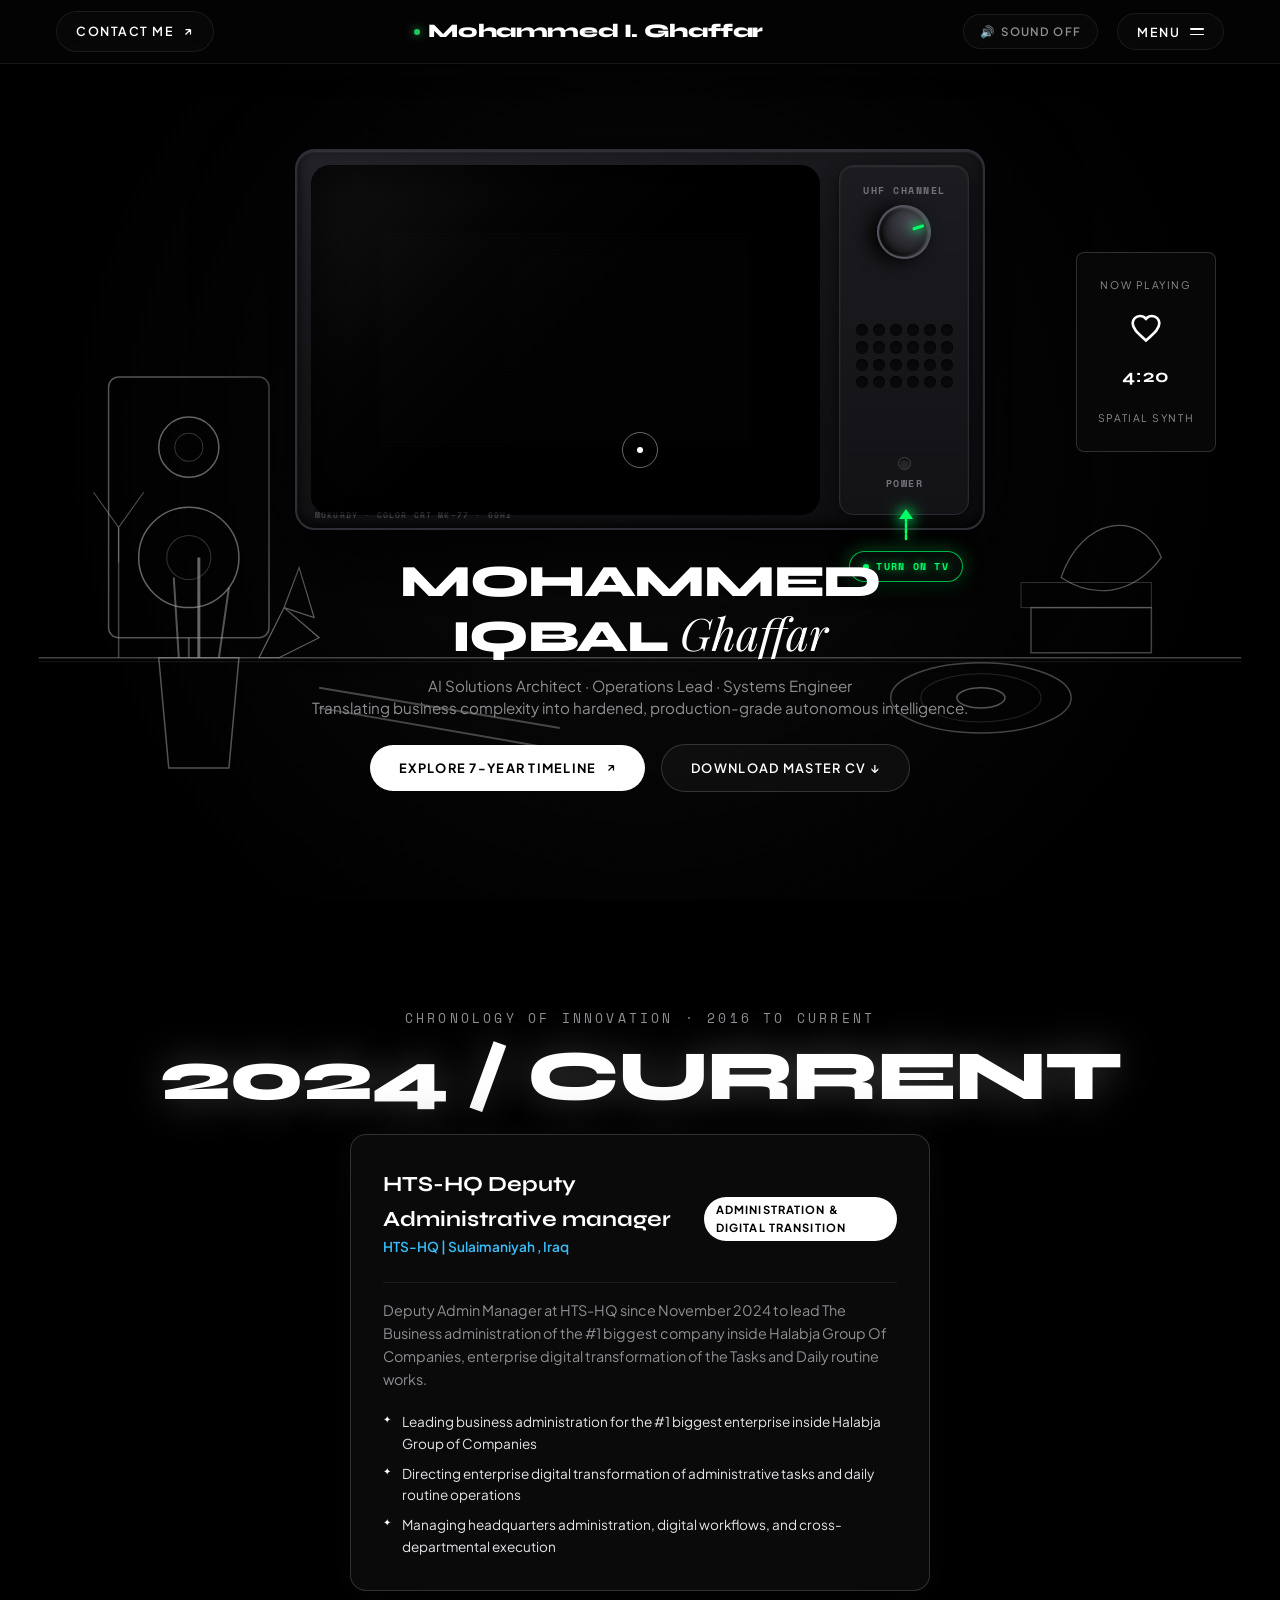
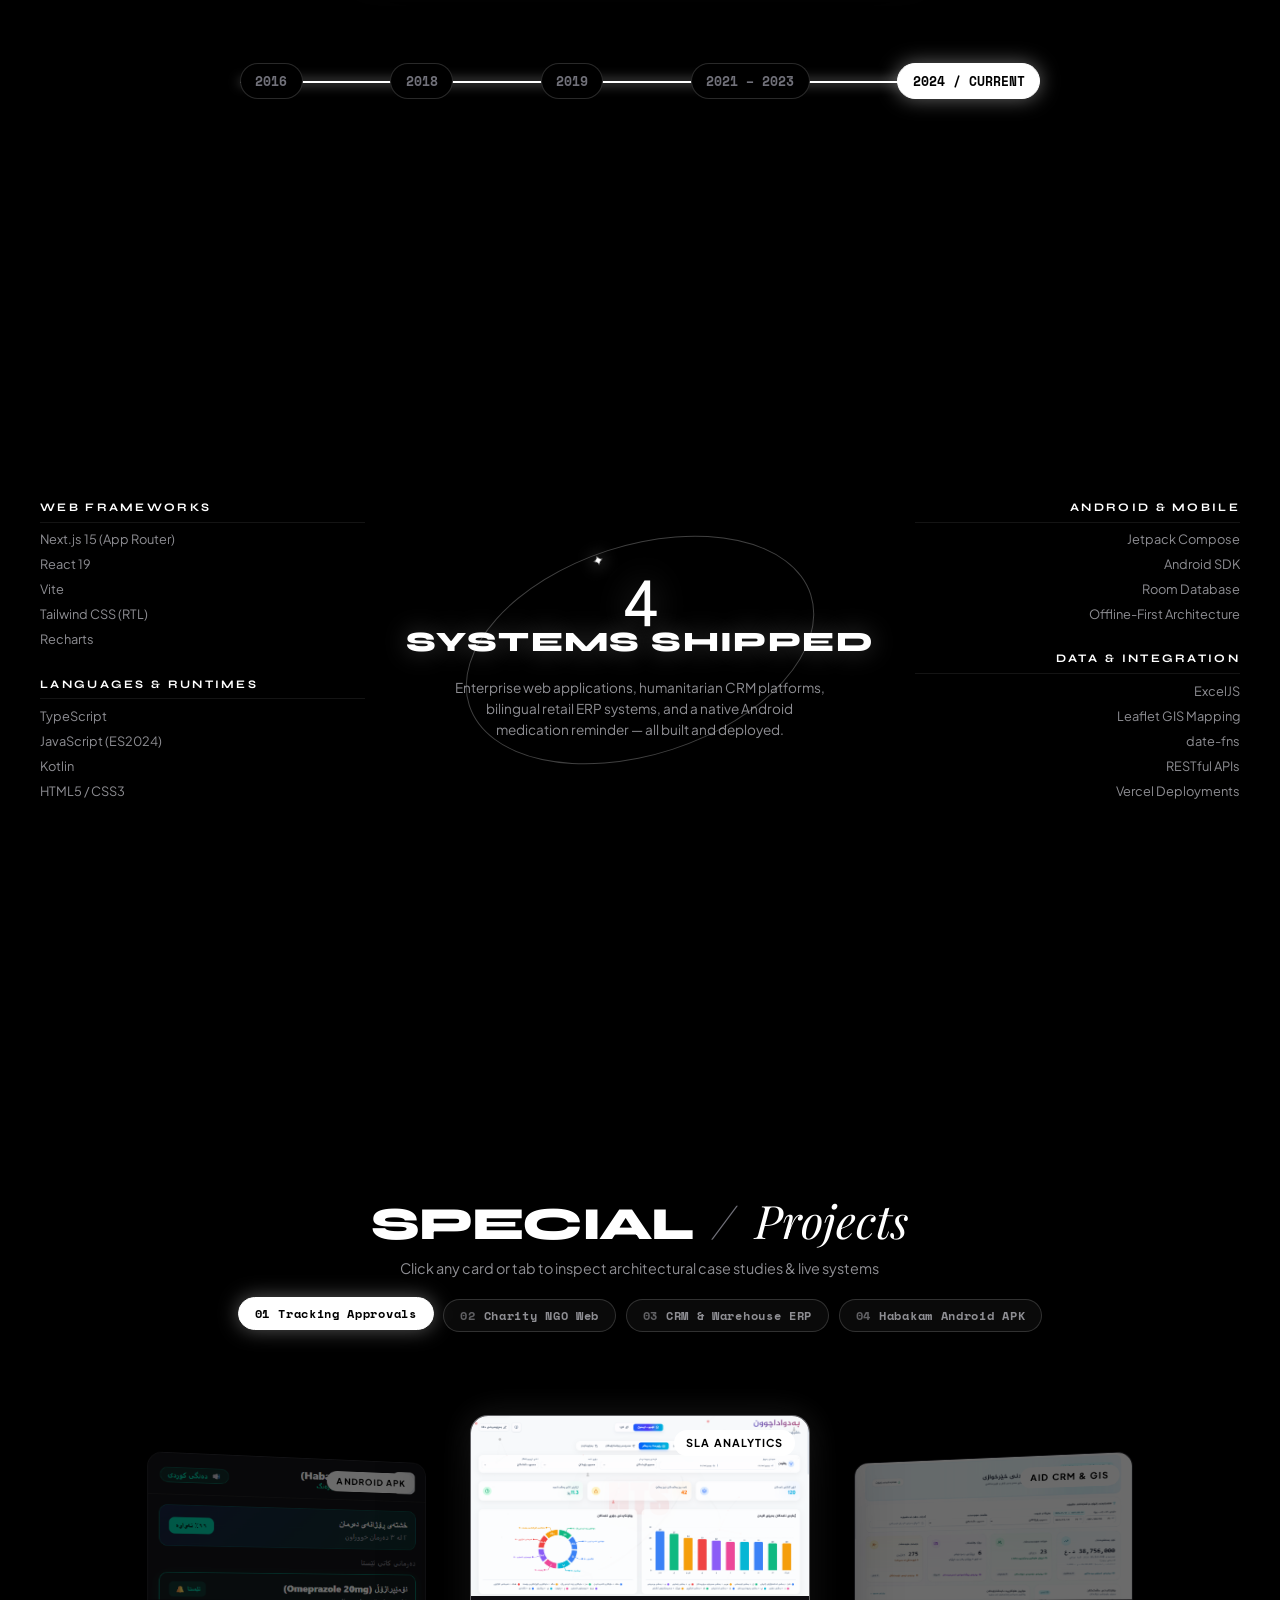
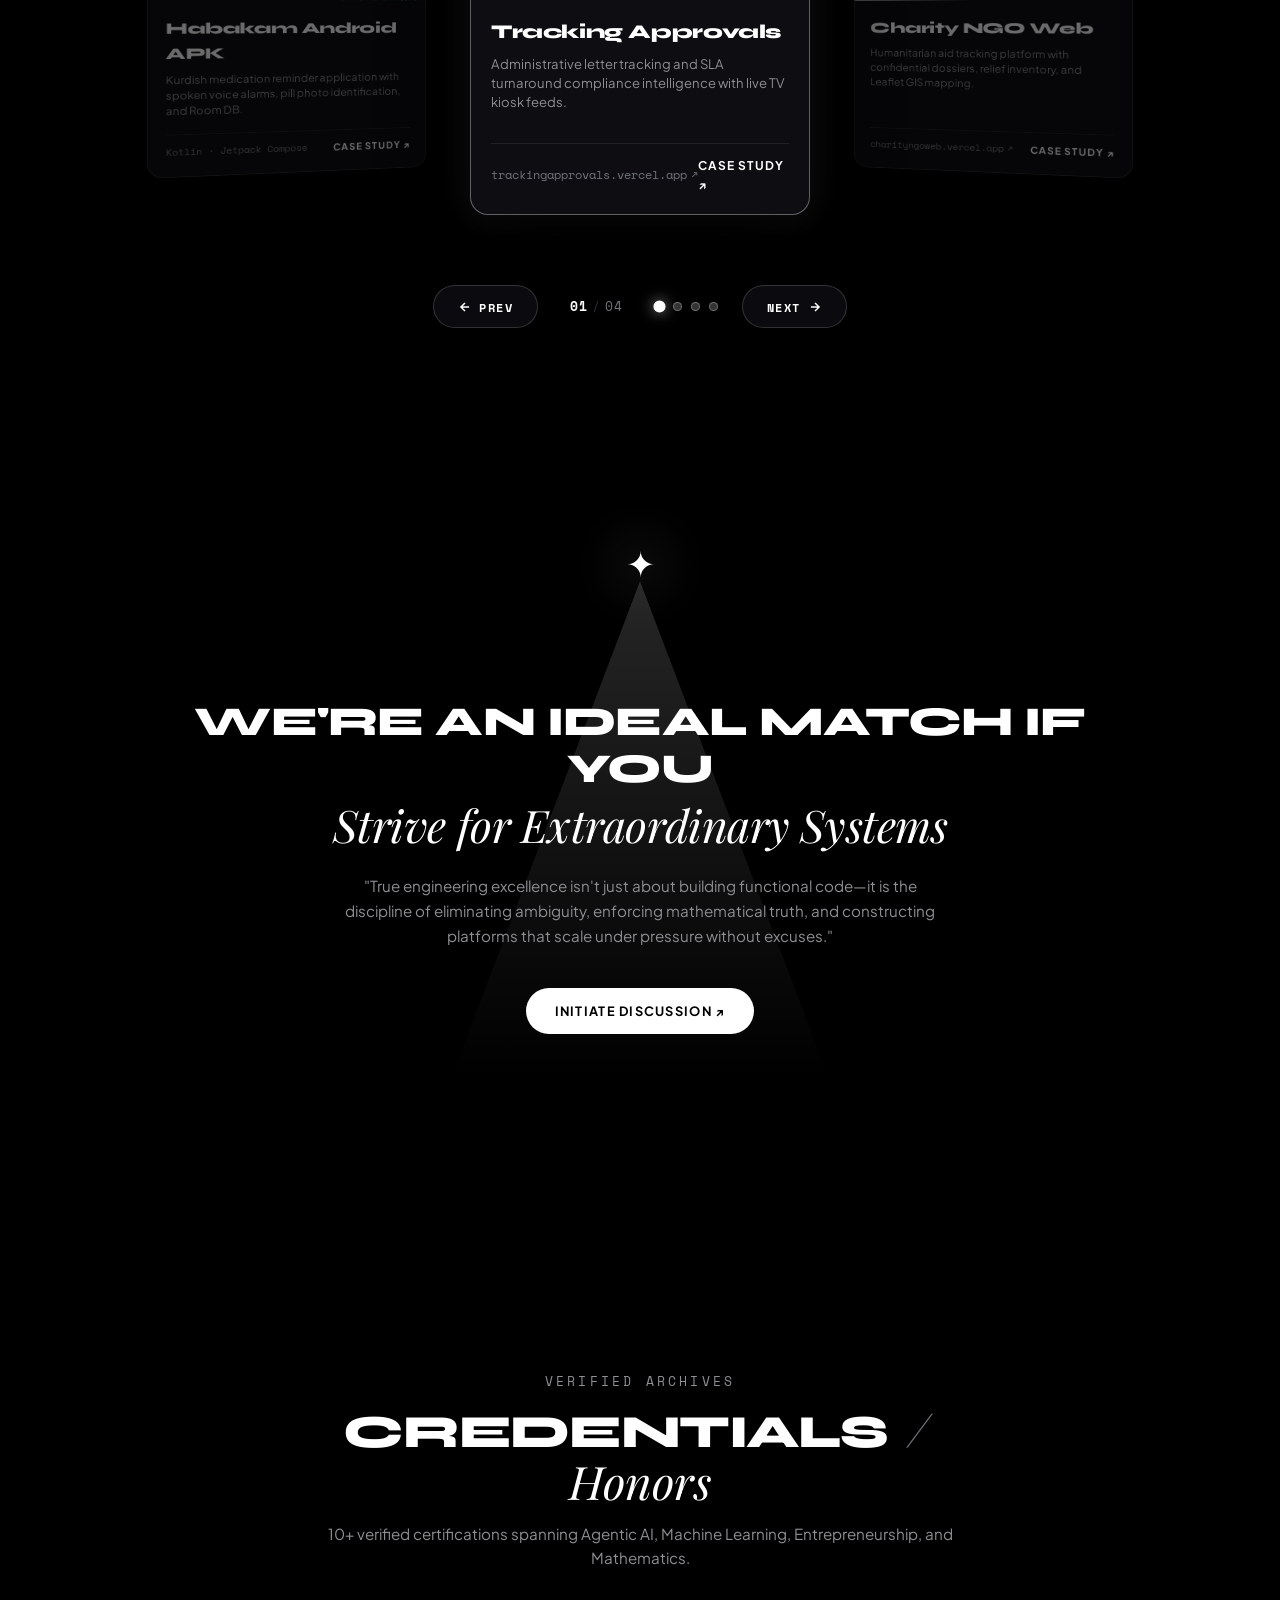
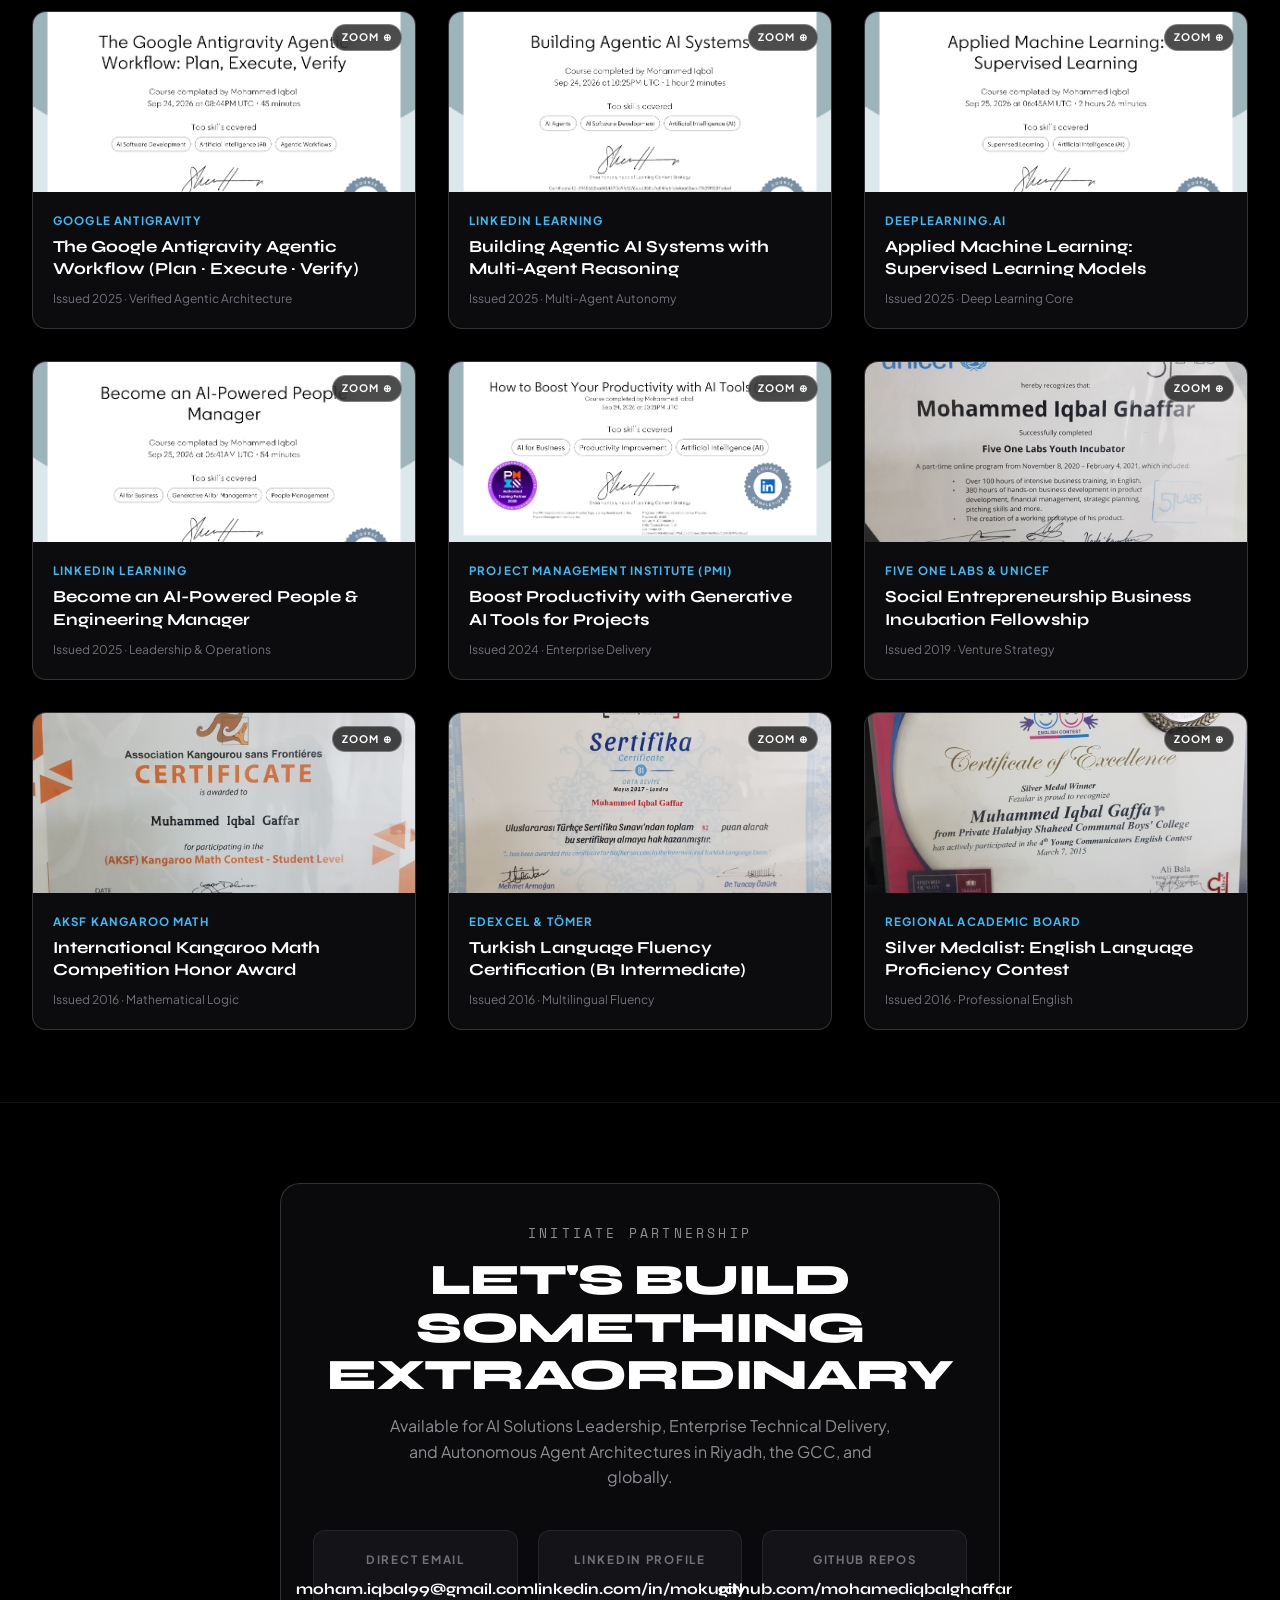
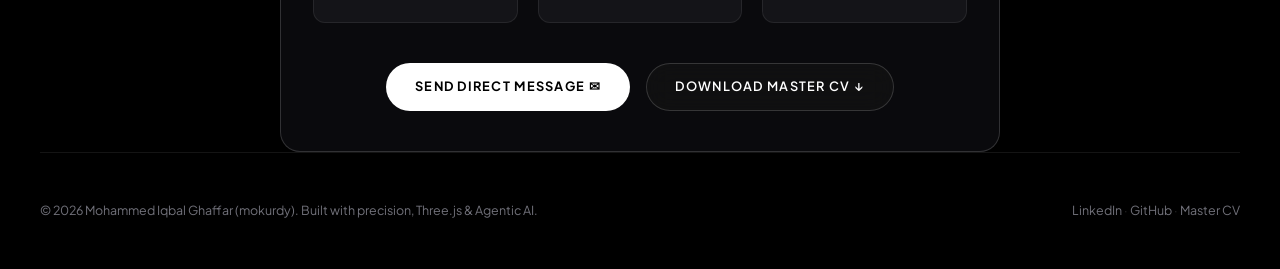
==== index.html @ 2274ead9 "feat(core): optimize WebGL performance, retro CRT feedback, accessibility and gesture ergonomics" ====
<!DOCTYPE html>
<html lang="en">
<head>
  <meta charset="UTF-8">
  <meta name="viewport" content="width=device-width, initial-scale=1.0, viewport-fit=cover">
  <title>Mohammed Iqbal Ghaffar — 7-Year Journey Portfolio</title>
  
  <!-- SEO & OpenGraph -->
  <meta name="description" content="Cinematic spatial portfolio of Mohammed Iqbal Ghaffar — AI Deployment Lead, Systems Architect & Operations Lead.">
  <meta property="og:title" content="Mohammed Iqbal Ghaffar — 7-Year Journey Portfolio">
  <meta property="og:description" content="Cinematic spatial portfolio inspired by Zajno's 7-Year Journey. Real-time 3D WebGL, Retro CRT showreel, and hyperspace timeline.">
  <meta property="og:url" content="https://mokurdy.vercel.app">
  <meta property="og:type" content="website">
  
  <!-- Google Fonts -->
  <link rel="preconnect" href="https://fonts.googleapis.com">
  <link rel="preconnect" href="https://fonts.gstatic.com" crossorigin>
  <link href="https://fonts.googleapis.com/css2?family=Cinzel:wght@400;600;700;900&family=Playfair+Display:ital,wght@0,400;0,700;1,400;1,700&family=Plus+Jakarta+Sans:wght@300;400;500;600;700;800&family=Space+Mono:wght@400;700&family=Syne:wght@400;600;700;800&display=swap" rel="stylesheet">

  <link rel="stylesheet" href="assets/css/style.css?v=4.0">
  
  <!-- Three.js & GSAP CDNs -->
  <script src="https://cdnjs.cloudflare.com/ajax/libs/three.js/r128/three.min.js"></script>
  <script src="https://cdnjs.cloudflare.com/ajax/libs/gsap/3.12.5/gsap.min.js"></script>
</head>
<body>

  <!-- Custom Fluid Magnetic Cursor -->
  <div class="cursor-dot"></div>
  <div class="cursor-follower"></div>

  <!-- Fixed 3-Point Floating Navigation Bar -->
  <nav class="site-nav" aria-label="Main Navigation">
    <div class="nav-left">
      <a href="#contact" class="contact-btn">
        <span>Contact Me</span>
        <svg width="12" height="12" viewBox="0 0 24 24" fill="none" stroke="currentColor" stroke-width="2.5"><path d="M7 17L17 7M17 7H7M17 7V17"/></svg>
      </a>
    </div>

    <div class="nav-center">
      <a href="#hero" class="brand-logo">
        <span class="brand-dot"></span>
        <span>Mohammed I. Ghaffar</span>
      </a>
    </div>

    <div class="nav-right">
      <button class="sound-toggle-btn" aria-label="Toggle Sound Effects" aria-pressed="false">
        <span class="sound-icon">🔊</span>
        <span class="sound-label">Sound Off</span>
      </button>

      <button class="menu-toggle-btn" aria-label="Open Navigation Menu" aria-haspopup="dialog" aria-expanded="false">
        <span>Menu</span>
        <div class="menu-bars">
          <div class="menu-bar"></div>
          <div class="menu-bar"></div>
        </div>
      </button>
    </div>
  </nav>

  <!-- Fullscreen Brutalist Navigation Drawer -->
  <div class="fullscreen-nav-drawer" id="nav-drawer" role="dialog" aria-modal="true" aria-label="Site Navigation Menu" aria-hidden="true">
    <div class="drawer-header">
      <div class="brand-logo">
        <span class="brand-dot"></span>
        <span>Mohammed I. Ghaffar / index</span>
      </div>
      <button class="drawer-close-btn" aria-label="Close Menu">Close ✕</button>
    </div>

    <ul class="drawer-links-list">
      <li class="drawer-link-item"><a href="#hero"><span class="num">01</span> Workspace Showreel</a></li>
      <li class="drawer-link-item"><a href="#journey"><span class="num">02</span> 7-Year Warp Timeline</a></li>
      <li class="drawer-link-item"><a href="#deployments"><span class="num">03</span> 4 Systems Shipped</a></li>
      <li class="drawer-link-item"><a href="#projects"><span class="num">04</span> Special Projects 3D</a></li>
      <li class="drawer-link-item"><a href="#philosophy"><span class="num">05</span> Architectural Philosophy</a></li>
      <li class="drawer-link-item"><a href="#certifications"><span class="num">06</span> Verified Credentials</a></li>
      <li class="drawer-link-item"><a href="#contact"><span class="num">07</span> Direct Reach</a></li>
    </ul>

    <div class="drawer-footer">
      <div>Sulaimaniyah (KRI) · Riyadh (KSA) · Global</div>
      <div class="drawer-socials">
        <a href="https://www.linkedin.com/in/mokurdy" target="_blank" rel="noopener">LinkedIn</a>
        <a href="https://github.com/mohamediqbalghaffar" target="_blank" rel="noopener">GitHub</a>
        <a href="assets/Mohammed_Iqbal_CV.pdf" download="Mohammed_Iqbal_CV.pdf">Master CV (PDF)</a>
      </div>
    </div>
  </div>


  <!-- ==========================================================================
       SCENE 1: THE RETRO CRT TV SHOWREEL WORKSPACE (HERO)
       ========================================================================== -->
  <section class="hero-scene" id="hero" data-guide-state="1">
    
    <!-- Fine White Wireframe Background Desk Line Art -->
    <svg class="desk-wireframe-svg" viewBox="0 0 1200 680" fill="none" xmlns="http://www.w3.org/2000/svg">
      <!-- Desk Horizon Line -->
      <line x1="0" y1="520" x2="1200" y2="520" stroke="rgba(255,255,255,0.4)" stroke-width="1.5"/>
      <line x1="0" y1="524" x2="1200" y2="524" stroke="rgba(255,255,255,0.15)" stroke-width="1"/>

      <!-- Studio Audio Monitor (Left) -->
      <rect x="70" y="240" width="160" height="260" rx="10" stroke="rgba(255,255,255,0.5)" stroke-width="1.5"/>
      <circle cx="150" cy="310" r="30" stroke="rgba(255,255,255,0.6)" stroke-width="1.5"/>
      <circle cx="150" cy="310" r="14" stroke="rgba(255,255,255,0.3)" stroke-width="1"/>
      <circle cx="150" cy="420" r="50" stroke="rgba(255,255,255,0.6)" stroke-width="1.5"/>
      <circle cx="150" cy="420" r="22" stroke="rgba(255,255,255,0.3)" stroke-width="1"/>
      <line x1="150" y1="500" x2="150" y2="520" stroke="rgba(255,255,255,0.4)" stroke-width="2"/>

      <!-- Pencil Cup with Rulers & Pens -->
      <path d="M120 520 L130 630 L190 630 L200 520 Z" stroke="rgba(255,255,255,0.5)" stroke-width="1.5"/>
      <line x1="140" y1="520" x2="135" y2="440" stroke="rgba(255,255,255,0.5)" stroke-width="2"/>
      <line x1="160" y1="520" x2="160" y2="420" stroke="rgba(255,255,255,0.6)" stroke-width="3"/>
      <line x1="180" y1="520" x2="190" y2="450" stroke="rgba(255,255,255,0.5)" stroke-width="2"/>

      <!-- Origami Bird (Paper Crane) -->
      <path d="M220 520 L245 470 L280 500 L240 520 Z M245 470 L260 430 L275 480 Z" stroke="rgba(255,255,255,0.6)" stroke-width="1.2"/>

      <!-- Mini Clean Wind Turbine -->
      <line x1="80" y1="520" x2="80" y2="390" stroke="rgba(255,255,255,0.4)" stroke-width="1.5"/>
      <line x1="80" y1="390" x2="55" y2="355" stroke="rgba(255,255,255,0.5)" stroke-width="1"/>
      <line x1="80" y1="390" x2="105" y2="355" stroke="rgba(255,255,255,0.5)" stroke-width="1"/>
      <line x1="80" y1="390" x2="80" y2="425" stroke="rgba(255,255,255,0.5)" stroke-width="1"/>

      <!-- Drumsticks / Precision Pencils across desk -->
      <line x1="280" y1="550" x2="520" y2="590" stroke="rgba(255,255,255,0.4)" stroke-width="2"/>
      <line x1="280" y1="570" x2="510" y2="610" stroke="rgba(255,255,255,0.4)" stroke-width="2"/>

      <!-- Vinyl Record (Right) -->
      <ellipse cx="940" cy="560" rx="90" ry="35" stroke="rgba(255,255,255,0.4)" stroke-width="1.5"/>
      <ellipse cx="940" cy="560" rx="60" ry="24" stroke="rgba(255,255,255,0.2)" stroke-width="1"/>
      <ellipse cx="940" cy="560" rx="24" ry="10" stroke="rgba(255,255,255,0.5)" stroke-width="1.5"/>

      <!-- Plant Leaves & Books -->
      <rect x="990" y="470" width="120" height="45" stroke="rgba(255,255,255,0.4)" stroke-width="1.5"/>
      <rect x="980" y="445" width="130" height="25" stroke="rgba(255,255,255,0.3)" stroke-width="1"/>
      <path d="M1020 440 C1040 380, 1100 370, 1120 420 C1090 460, 1050 460, 1020 440 Z" stroke="rgba(255,255,255,0.5)" stroke-width="1.2"/>
    </svg>

    <!-- Floating Audio Card with Heart & 4:20 Duration -->
    <div class="floating-player-card" role="button" tabindex="0" aria-label="Play spatial synth melody preview" title="Click to play synthesized audio">
      <div class="player-label">NOW PLAYING</div>
      <svg class="player-heart-icon" viewBox="0 0 24 24" stroke-width="2"><path d="M12 21.35l-1.45-1.32C5.4 15.36 2 12.28 2 8.5 2 5.42 4.42 3 7.5 3c1.74 0 3.41.81 4.5 2.09C13.09 3.81 14.76 3 16.5 3 19.58 3 22 5.42 22 8.5c0 3.78-3.4 6.86-8.55 11.54L12 21.35z"/></svg>
      <div class="player-time-tag">4:20</div>
      <div class="player-label">SPATIAL SYNTH</div>
    </div>

    <!-- Centerpiece Retro CRT Television Console -->
    <div class="crt-console-wrapper" role="region" aria-label="Retro CRT Television Showreel Console">
      
      <!-- Dedicated Guides Overlay (Positioned Absolute: zero flex layout interference) -->
      <div class="crt-guides-overlay">
        <!-- Animated Guide Arrow 1: Tell user to turn on TV -->
        <div class="crt-guide-arrow crt-guide-arrow-1 active" id="crt-guide-1" title="Click to Power On CRT TV">
          <div class="guide-badge">
            <span class="guide-pulse-dot"></span>
            <span class="guide-badge-text">TURN ON TV</span>
          </div>
          <svg class="guide-arrow-svg svg-arrow-power" width="34" height="36" viewBox="0 0 34 36" fill="none">
            <path class="arrow-stroke" d="M 17 32 L 17 8" stroke="#00ff66" stroke-width="2.5" stroke-linecap="round"/>
            <polygon class="arrow-head" points="10,12 17,2 24,12" fill="#00ff66"/>
          </svg>
        </div>

        <!-- Animated Guide Arrow 2: Tell user to change channels via UHF knob -->
        <div class="crt-guide-arrow crt-guide-arrow-2" id="crt-guide-2" title="Click to Change Channels">
          <div class="guide-badge">
            <span class="guide-pulse-dot"></span>
            <span class="guide-badge-text">CHANGE CHANNELS ↺</span>
          </div>
          <svg class="guide-arrow-svg svg-arrow-knob" width="60" height="46" viewBox="0 0 60 46" fill="none">
            <path class="arrow-stroke" d="M 10 10 C 28 8, 44 16, 44 32" stroke="#00ff66" stroke-width="2.5" stroke-linecap="round"/>
            <polygon class="arrow-head" points="37,30 44,42 51,30" fill="#00ff66"/>
          </svg>
        </div>
      </div>

      <!-- CRT Tube Screen (Initially shut down) -->
      <div class="crt-tube-container power-off">
        <div class="crt-scanlines"></div>
        <div class="crt-glare"></div>
        <div class="crt-vignette"></div>

        <div class="crt-screen-content" id="crt-content" inert aria-hidden="true">
          <!-- Initially prepared with Channel 01 (Tracking Approvals) when powered on -->
          <div class="crt-project-slide">
            <div class="crt-channel-badge"><span class="crt-live-dot"></span>CH 01</div>
            <div class="crt-tagline">Correspondence Tracking · 2024 – Present</div>
            <h2 class="crt-project-title">Tracking Approvals</h2>
            <p class="crt-project-snippet">Enterprise administrative correspondence monitoring and SLA compliance dashboard with live department comparison, presentation mode, and TV kiosk feeds.</p>
            <div class="crt-badge-row">
              <span class="crt-badge">Next.js</span>
              <span class="crt-badge">TypeScript</span>
              <span class="crt-badge">Tailwind CSS</span>
              <span class="crt-badge">Recharts</span>
            </div>
            <button class="crt-action-btn" data-project="tracking-approvals">
              <span>Inspect Architecture</span>
              <svg width="12" height="12" viewBox="0 0 24 24" fill="none" stroke="currentColor" stroke-width="3"><path d="M5 12h14M12 5l7 7-7 7"/></svg>
            </button>
          </div>
        </div>
      </div>

      <!-- CRT Side Physical Panel with Rotary Knobs & Speaker -->
      <div class="crt-side-panel">
        
        <div class="knob-section" role="button" tabindex="0" aria-disabled="true" aria-label="UHF channel dial (turn the TV on first)">
          <div class="knob-label">UHF CHANNEL</div>
          <div class="rotary-knob" title="Click to rotate knob & switch channel">
            <div class="knob-marker"></div>
          </div>
        </div>

        <div class="speaker-grille">
          <div class="speaker-hole"></div><div class="speaker-hole"></div><div class="speaker-hole"></div><div class="speaker-hole"></div><div class="speaker-hole"></div><div class="speaker-hole"></div>
          <div class="speaker-hole"></div><div class="speaker-hole"></div><div class="speaker-hole"></div><div class="speaker-hole"></div><div class="speaker-hole"></div><div class="speaker-hole"></div>
          <div class="speaker-hole"></div><div class="speaker-hole"></div><div class="speaker-hole"></div><div class="speaker-hole"></div><div class="speaker-hole"></div><div class="speaker-hole"></div>
          <div class="speaker-hole"></div><div class="speaker-hole"></div><div class="speaker-hole"></div><div class="speaker-hole"></div><div class="speaker-hole"></div><div class="speaker-hole"></div>
        </div>

        <div class="power-toggle-btn guide-pulse" role="button" tabindex="0" aria-pressed="false" aria-label="CRT TV power" title="Toggle CRT Power">
          <div class="power-switch-led off"></div>
          <div class="knob-label">POWER</div>
        </div>

      </div>

      <div class="crt-model-badge">MOKURDY · COLOR CRT MK-77 · 60Hz</div>

    </div>

    <!-- Animated Guide Arrow 3: Informs user on left side (desktop) or below TV (mobile/tablet) to explore -->
    <div class="hero-scroll-guide" id="crt-guide-3">
      <div class="scroll-guide-card">
        <div class="guide-card-header">
          <span class="guide-pulse-dot"></span>
          <span class="guide-card-tag">SYSTEM READY · CH 00</span>
        </div>
        <div class="guide-card-title">SCROLL DOWN TO EXPLORE</div>
        <div class="guide-card-desc">or choose one of the buttons below</div>
        <div class="guide-card-shortcuts">
          <a href="#journey" class="guide-pill-link">Explore Timeline ↗</a>
          <a href="assets/Mohammed_Iqbal_CV.pdf" download class="guide-pill-link">Master CV ↓</a>
        </div>
      </div>
      
      <div class="scroll-guide-arrow-container" title="Click to scroll down">
        <svg class="scroll-down-svg" width="40" height="150" viewBox="0 0 40 150" fill="none">
          <line class="flowing-arrow-line" x1="20" y1="6" x2="20" y2="124" stroke="#00ff66" stroke-width="3" stroke-linecap="round" stroke-dasharray="8 6"/>
          <polygon class="arrow-head-down" points="8,120 20,144 32,120" fill="#00ff66"/>
        </svg>
      </div>
    </div>

    <!-- Hero Bottom Typographic Statements & CTAs -->
    <div class="hero-footer-content">
      <h1 class="hero-primary-statement">
        Mohammed Iqbal <span class="editorial-serif">Ghaffar</span>
      </h1>
      <p class="hero-subtitle">
        AI Solutions Architect · Operations Lead · Systems Engineer<br>
        Translating business complexity into hardened, production-grade autonomous intelligence.
      </p>

      <div class="hero-actions-row">
        <a href="#journey" class="pill-btn-white">
          <span>Explore 7-Year Timeline</span>
          <svg width="12" height="12" viewBox="0 0 24 24" fill="none" stroke="currentColor" stroke-width="2.5"><path d="M7 17L17 7M17 7H7M17 7V17"/></svg>
        </a>
        <a href="assets/Mohammed_Iqbal_CV.pdf" download="Mohammed_Iqbal_CV.pdf" class="pill-btn-glass">
          <span>Download Master CV ↓</span>
        </a>
      </div>
    </div>

  </section>


  <!-- ==========================================================================
       SCENE 2: HYPERSPACE WARP SPEED TIMELINE (2016 -> CURRENT)
       ========================================================================== -->
  <section class="hyperspace-journey-section" id="journey">
    
    <!-- Three.js Real-Time 3D Starfield Warp Tunnel -->
    <canvas id="warp-tunnel-canvas"></canvas>

    <div class="warp-content-container">
      <div class="warp-tagline">CHRONOLOGY OF INNOVATION · 2016 TO CURRENT</div>
      
      <!-- Monumental Year Display -->
      <div class="monumental-year-display">2024 / CURRENT</div>

      <!-- Floating 3D Milestone Card -->
      <div class="milestone-3d-card">
        <div class="milestone-header-row">
          <div>
            <h3 class="milestone-role-title">HTS-HQ Deputy Administrative manager</h3>
            <div class="milestone-company-tag">HTS-HQ | Sulaimaniyah , Iraq</div>
          </div>
          <span class="milestone-category-pill">Administration & Digital Transition</span>
        </div>

        <p class="milestone-desc">
          Deputy Admin Manager at HTS-HQ since November 2024 to lead The Business administration of the #1 biggest company inside Halabja Group Of Companies, enterprise digital transformation of the Tasks and Daily routine works.
        </p>

        <ul class="milestone-highlights-list">
          <li>Leading business administration for the #1 biggest enterprise inside Halabja Group of Companies</li>
          <li>Directing enterprise digital transformation of administrative tasks and daily routine operations</li>
          <li>Managing headquarters administration, digital workflows, and cross-departmental execution</li>
        </ul>
      </div>

      <!-- Timeline Year Scrubber Bar -->
      <div class="timeline-scrubber-bar" role="tablist" aria-label="Career Milestones Timeline">
        <div class="timeline-progress-line"></div>
        <button class="year-node-btn" role="tab" aria-selected="false" aria-pressed="false" data-year="2016">2016</button>
        <button class="year-node-btn" role="tab" aria-selected="false" aria-pressed="false" data-year="2018">2018</button>
        <button class="year-node-btn" role="tab" aria-selected="false" aria-pressed="false" data-year="2019">2019</button>
        <button class="year-node-btn" role="tab" aria-selected="false" aria-pressed="false" data-year="2021-2023">2021 – 2023</button>
        <button class="year-node-btn active" role="tab" aria-selected="true" aria-pressed="true" data-year="2024/current">2024 / CURRENT</button>
      </div>

    </div>

  </section>


  <!-- ==========================================================================
       SCENE 3: "4 SYSTEMS SHIPPED" MONOLITH & ROSTER
       ========================================================================== -->
  <section class="monolith-stats-section" id="deployments">
    
    <!-- Three.js 3D Molten Obsidian Sculpture Canvas -->
    <canvas id="monolith-canvas"></canvas>

    <div class="monolith-layout-grid">
      
      <!-- Left Peripheral Skill / Architecture Columns -->
      <div class="peripheral-column left-col">
        <div>
          <div class="peripheral-sublist-title">WEB FRAMEWORKS</div>
          <ul class="peripheral-items-list">
            <li>Next.js 15 (App Router)</li>
            <li>React 19</li>
            <li>Vite</li>
            <li>Tailwind CSS (RTL)</li>
            <li>Recharts</li>
          </ul>
        </div>

        <div>
          <div class="peripheral-sublist-title">LANGUAGES & RUNTIMES</div>
          <ul class="peripheral-items-list">
            <li>TypeScript</li>
            <li>JavaScript (ES2024)</li>
            <li>Kotlin</li>
            <li>HTML5 / CSS3</li>
          </ul>
        </div>
      </div>

      <!-- Center Monolith Massive Typography & Orbital Ring -->
      <div class="monolith-center-focal">
        <div class="orbital-ring-container">
          <div class="orbital-ellipse">
            <span class="orbital-star">✦</span>
          </div>
        </div>

        <div class="monolith-number">4</div>
        <div class="monolith-label">SYSTEMS SHIPPED</div>
        <p class="monolith-caption">
          Enterprise web applications, humanitarian CRM platforms, bilingual retail ERP systems, and a native Android medication reminder — all built and deployed.
        </p>
      </div>

      <!-- Right Peripheral Enterprise & Operations Columns -->
      <div class="peripheral-column right-col">
        <div>
          <div class="peripheral-sublist-title">ANDROID & MOBILE</div>
          <ul class="peripheral-items-list">
            <li>Jetpack Compose</li>
            <li>Android SDK</li>
            <li>Room Database</li>
            <li>Offline-First Architecture</li>
          </ul>
        </div>

        <div>
          <div class="peripheral-sublist-title">DATA & INTEGRATION</div>
          <ul class="peripheral-items-list">
            <li>ExcelJS</li>
            <li>Leaflet GIS Mapping</li>
            <li>date-fns</li>
            <li>RESTful APIs</li>
            <li>Vercel Deployments</li>
          </ul>
        </div>
      </div>

    </div>

  </section>


  <!-- ==========================================================================
       SCENE 4: "SPECIAL PROJECTS" & 3D CYLINDRICAL CAROUSEL
       ========================================================================== -->
  <section class="special-projects-section" id="projects">
    
    <div class="special-projects-header">
      <h2 class="editorial-headline-split">
        SPECIAL <span class="slash">/</span> <span class="serif-italic">Projects</span>
      </h2>
      <p style="color: var(--text-secondary); margin-top: 0.5rem; font-size: 0.9rem;">
        Click any card or tab to inspect architectural case studies & live systems
      </p>

      <!-- Project Quick Selector Tabs -->
      <div class="project-pill-nav" role="tablist" aria-label="Special Projects Navigation">
        <button class="project-tab-btn active" role="tab" aria-selected="true" data-index="0">
          <span class="tab-index">01</span>
          <span class="tab-title">Tracking Approvals</span>
        </button>
        <button class="project-tab-btn" role="tab" aria-selected="false" data-index="1">
          <span class="tab-index">02</span>
          <span class="tab-title">Charity NGO Web</span>
        </button>
        <button class="project-tab-btn" role="tab" aria-selected="false" data-index="2">
          <span class="tab-index">03</span>
          <span class="tab-title">CRM & Warehouse ERP</span>
        </button>
        <button class="project-tab-btn" role="tab" aria-selected="false" data-index="3">
          <span class="tab-index">04</span>
          <span class="tab-title">Habakam Android APK</span>
        </button>
      </div>
    </div>

    <!-- 3D Stage Container -->
    <div class="carousel-stage-container">
      
      <!-- Central Morphing Fluid Sphere Canvas -->
      <canvas id="sphere-canvas"></canvas>

      <div class="carousel-rotator" role="region" aria-roledescription="carousel" aria-label="Projects 3D Coverflow">
        
        <!-- Card 1: Tracking Approvals -->
        <div class="carousel-project-card" role="group" aria-roledescription="slide" aria-label="Project 1 of 4: Tracking Approvals" data-project="tracking-approvals">
          <div class="card-image-wrap">
            <span class="card-pill-tag">SLA ANALYTICS</span>
            <img src="assets/images/projects/tracking_dashboard.png" alt="Tracking Approvals Platform">
          </div>
          <div class="card-body-content">
            <div>
              <h3 class="card-title">Tracking Approvals</h3>
              <p class="card-snippet">Administrative letter tracking and SLA turnaround compliance intelligence with live TV kiosk feeds.</p>
            </div>
            <div class="card-footer-meta">
              <a href="https://trackingapprovals.vercel.app" target="_blank" rel="noopener" class="card-link" onclick="event.stopPropagation()">
                <span>trackingapprovals.vercel.app</span>
                <span class="card-external-arrow">↗</span>
              </a>
              <span class="card-view-indicator">Case Study ↗</span>
            </div>
          </div>
        </div>

        <!-- Card 2: Charity NGO Web -->
        <div class="carousel-project-card" role="group" aria-roledescription="slide" aria-label="Project 2 of 4: Charity NGO Web" data-project="charity-ngo">
          <div class="card-image-wrap">
            <span class="card-pill-tag">AID CRM & GIS</span>
            <img src="assets/images/projects/charity_dashboard.png" alt="Charity NGO Platform">
          </div>
          <div class="card-body-content">
            <div>
              <h3 class="card-title">Charity NGO Web</h3>
              <p class="card-snippet">Humanitarian aid tracking platform with confidential dossiers, relief inventory, and Leaflet GIS mapping.</p>
            </div>
            <div class="card-footer-meta">
              <a href="https://charityngoweb.vercel.app" target="_blank" rel="noopener" class="card-link" onclick="event.stopPropagation()">
                <span>charityngoweb.vercel.app</span>
                <span class="card-external-arrow">↗</span>
              </a>
              <span class="card-view-indicator">Case Study ↗</span>
            </div>
          </div>
        </div>

        <!-- Card 3: CRM & Warehouse ERP -->
        <div class="carousel-project-card" role="group" aria-roledescription="slide" aria-label="Project 3 of 4: CRM & Warehouse ERP" data-project="crm-erp">
          <div class="card-image-wrap">
            <span class="card-pill-tag">COMMERCE ERP</span>
            <img src="assets/images/projects/crm_dashboard.png" alt="CRM & Warehouse ERP">
          </div>
          <div class="card-body-content">
            <div>
              <h3 class="card-title">CRM & Warehouse ERP</h3>
              <p class="card-snippet">Bilingual Kurdish/English bedding & retail ERP with multi-branch stock transfers and thermal POS receipts.</p>
            </div>
            <div class="card-footer-meta">
              <a href="https://crmwebapp-xi.vercel.app" target="_blank" rel="noopener" class="card-link" onclick="event.stopPropagation()">
                <span>crmwebapp-xi.vercel.app</span>
                <span class="card-external-arrow">↗</span>
              </a>
              <span class="card-view-indicator">Case Study ↗</span>
            </div>
          </div>
        </div>

        <!-- Card 4: Habakam Android APK -->
        <div class="carousel-project-card" role="group" aria-roledescription="slide" aria-label="Project 4 of 4: Habakam Android APK" data-project="habakam">
          <div class="card-image-wrap">
            <span class="card-pill-tag">ANDROID APK</span>
            <img src="assets/images/projects/habakam_app_screen.png" alt="Habakam Kurdish Medication Reminder APK" style="object-fit: cover; object-position: top center;">
          </div>
          <div class="card-body-content">
            <div>
              <h3 class="card-title">Habakam Android APK</h3>
              <p class="card-snippet">Kurdish medication reminder application with spoken voice alarms, pill photo identification, and Room DB.</p>
            </div>
            <div class="card-footer-meta">
              <span class="card-link non-link">
                <span>Kotlin · Jetpack Compose</span>
              </span>
              <span class="card-view-indicator">Case Study ↗</span>
            </div>
          </div>
        </div>

      </div>

    </div>

    <!-- Carousel Controls -->
    <div class="carousel-nav-controls">
      <button class="carousel-nav-btn prev" id="carousel-prev" aria-label="Previous Project">
        <svg width="14" height="14" viewBox="0 0 24 24" fill="none" stroke="currentColor" stroke-width="2.5"><path d="M19 12H5M12 19l-7-7 7-7"/></svg>
        <span>PREV</span>
      </button>

      <div class="carousel-counter-wrap">
        <span class="carousel-counter-current">01</span>
        <span class="carousel-counter-divider">/</span>
        <span class="carousel-counter-total">04</span>
      </div>

      <div class="carousel-dots" role="tablist" aria-label="Project slide selector dots">
        <span class="carousel-dot active" role="tab" tabindex="0" aria-label="Project 1: Tracking Approvals" data-index="0" title="Tracking Approvals"></span>
        <span class="carousel-dot" role="tab" tabindex="0" aria-label="Project 2: Charity NGO Web" data-index="1" title="Charity NGO Web"></span>
        <span class="carousel-dot" role="tab" tabindex="0" aria-label="Project 3: CRM & Warehouse ERP" data-index="2" title="CRM & Warehouse ERP"></span>
        <span class="carousel-dot" role="tab" tabindex="0" aria-label="Project 4: Habakam Android APK" data-index="3" title="Habakam Android APK"></span>
      </div>

      <button class="carousel-nav-btn next" id="carousel-next" aria-label="Next Project">
        <span>NEXT</span>
        <svg width="14" height="14" viewBox="0 0 24 24" fill="none" stroke="currentColor" stroke-width="2.5"><path d="M5 12h14M12 5l7 7-7 7"/></svg>
      </button>
    </div>

  </section>


  <!-- ==========================================================================
       SCENE 5: EDITORIAL CASE STUDY DRAWER (FULLSCREEN MODAL)
       ========================================================================== -->
  <div class="case-study-drawer" id="case-drawer" role="dialog" aria-modal="true" aria-label="Project Case Study Details">
    <div class="case-drawer-container">
      
      <button class="drawer-back-btn" onclick="window.closeProjectDrawer()" aria-label="Close case study and return to projects">
        ← Back to Projects
      </button>

      <div class="case-study-hero">
        <span class="case-pill-badge">ANDROID APK & HEALTHCARE</span>
        <h2 class="case-study-title">Habakam — Android Medication Reminder APK</h2>
        
        <div class="case-meta-grid">
          <!-- Filled dynamically via JS -->
        </div>

        <div class="case-narrative-content">
          <!-- Filled dynamically via JS -->
        </div>

        <div class="case-gallery-grid">
          <!-- Filled dynamically via JS -->
        </div>
      </div>

    </div>
  </div>


  <!-- ==========================================================================
       SCENE 6: DUNE HORIZON & EDITORIAL STATEMENTS
       ========================================================================== -->
  <section class="dune-philosophy-section" id="philosophy">
    
    <!-- Vertical Starburst Light Beams -->
    <div class="starburst-beam-origin">
      <div class="starburst-glimmer-star">✦</div>
      <div class="starburst-vertical-cone"></div>
    </div>

    <!-- 3D Dune Terrain Horizon Canvas -->
    <canvas id="terrain-canvas"></canvas>

    <div class="philosophy-typography-deck">
      <h2 class="deck-lead-sans">WE'RE AN IDEAL MATCH IF YOU</h2>
      <span class="deck-lead-serif">Strive for Extraordinary Systems</span>
      <p class="deck-body-quote">
        "True engineering excellence isn't just about building functional code—it is the discipline of eliminating ambiguity, enforcing mathematical truth, and constructing platforms that scale under pressure without excuses."
      </p>

      <div style="display: flex; justify-content: center; gap: 1rem;">
        <a href="#contact" class="pill-btn-white">Initiate Discussion ↗</a>
      </div>
    </div>

  </section>


  <!-- ==========================================================================
       SCENE 7: CERTIFICATIONS VAULT (HOLOGRAPHIC 3D TOKENS)
       ========================================================================== -->
  <section class="certifications-section" id="certifications">
    
    <div class="cert-section-header">
      <div class="warp-tagline">VERIFIED ARCHIVES</div>
      <h2 class="editorial-headline-split">
        CREDENTIALS <span class="slash">/</span> <span class="serif-italic">Honors</span>
      </h2>
      <p style="color: var(--text-secondary); margin-top: 0.8rem; font-size: 0.95rem;">
        10+ verified certifications spanning Agentic AI, Machine Learning, Entrepreneurship, and Mathematics.
      </p>
    </div>

    <div class="cert-grid-layout">
      
      <!-- Cert 1: Google Antigravity Agentic AI -->
      <div class="cert-token-card" role="button" tabindex="0" aria-label="View Google Antigravity Agentic Workflow Certificate" data-highres="assets/certificates/cert_07_google_antigravity_agentic_workflows.png">
        <div class="cert-thumbnail-box">
          <img src="assets/certificates/cert_07_google_antigravity_agentic_workflows.png" alt="Google Antigravity Agentic AI Certificate" loading="lazy">
          <span class="cert-zoom-pill">Zoom ⊕</span>
        </div>
        <div class="cert-body-box">
          <div class="cert-issuer-tag">Google Antigravity</div>
          <h3 class="cert-name">The Google Antigravity Agentic Workflow (Plan · Execute · Verify)</h3>
          <div class="cert-date-meta">Issued 2025 · Verified Agentic Architecture</div>
        </div>
      </div>

      <!-- Cert 2: Building Agentic AI Systems -->
      <div class="cert-token-card" role="button" tabindex="0" aria-label="View Building Agentic AI Systems Certificate" data-highres="assets/certificates/cert_06_building_agentic_ai_systems.png">
        <div class="cert-thumbnail-box">
          <img src="assets/certificates/cert_06_building_agentic_ai_systems.png" alt="Building Agentic AI Systems Certificate" loading="lazy">
          <span class="cert-zoom-pill">Zoom ⊕</span>
        </div>
        <div class="cert-body-box">
          <div class="cert-issuer-tag">LinkedIn Learning</div>
          <h3 class="cert-name">Building Agentic AI Systems with Multi-Agent Reasoning</h3>
          <div class="cert-date-meta">Issued 2025 · Multi-Agent Autonomy</div>
        </div>
      </div>

      <!-- Cert 3: Applied Machine Learning -->
      <div class="cert-token-card" role="button" tabindex="0" aria-label="View Applied Machine Learning Certificate" data-highres="assets/certificates/cert_08_applied_machine_learning.png">
        <div class="cert-thumbnail-box">
          <img src="assets/certificates/cert_08_applied_machine_learning.png" alt="Applied Machine Learning Certificate" loading="lazy">
          <span class="cert-zoom-pill">Zoom ⊕</span>
        </div>
        <div class="cert-body-box">
          <div class="cert-issuer-tag">DeepLearning.AI</div>
          <h3 class="cert-name">Applied Machine Learning: Supervised Learning Models</h3>
          <div class="cert-date-meta">Issued 2025 · Deep Learning Core</div>
        </div>
      </div>

      <!-- Cert 4: AI-Powered People Manager -->
      <div class="cert-token-card" role="button" tabindex="0" aria-label="View Become an AI-Powered People & Engineering Manager Certificate" data-highres="assets/certificates/cert_09_ai_powered_people_manager.png">
        <div class="cert-thumbnail-box">
          <img src="assets/certificates/cert_09_ai_powered_people_manager.png" alt="AI-Powered People Manager Certificate" loading="lazy">
          <span class="cert-zoom-pill">Zoom ⊕</span>
        </div>
        <div class="cert-body-box">
          <div class="cert-issuer-tag">LinkedIn Learning</div>
          <h3 class="cert-name">Become an AI-Powered People & Engineering Manager</h3>
          <div class="cert-date-meta">Issued 2025 · Leadership & Operations</div>
        </div>
      </div>

      <!-- Cert 5: PMI Productivity AI -->
      <div class="cert-token-card" role="button" tabindex="0" aria-label="View Boost Productivity with Generative AI Tools for Projects Certificate" data-highres="assets/certificates/cert_10_productivity_ai_tools_pmi.png">
        <div class="cert-thumbnail-box">
          <img src="assets/certificates/cert_10_productivity_ai_tools_pmi.png" alt="PMI AI Productivity Certificate" loading="lazy">
          <span class="cert-zoom-pill">Zoom ⊕</span>
        </div>
        <div class="cert-body-box">
          <div class="cert-issuer-tag">Project Management Institute (PMI)</div>
          <h3 class="cert-name">Boost Productivity with Generative AI Tools for Projects</h3>
          <div class="cert-date-meta">Issued 2024 · Enterprise Delivery</div>
        </div>
      </div>

      <!-- Cert 6: Five One Labs & UNICEF -->
      <div class="cert-token-card" role="button" tabindex="0" aria-label="View Social Entrepreneurship Business Incubation Fellowship Certificate" data-highres="assets/certificates/cert_01_entrepreneurship_51labs_unicef.jpg">
        <div class="cert-thumbnail-box">
          <img src="assets/certificates/cert_01_entrepreneurship_51labs_unicef.jpg" alt="Social Entrepreneurship Fellowship Certificate" loading="lazy">
          <span class="cert-zoom-pill">Zoom ⊕</span>
        </div>
        <div class="cert-body-box">
          <div class="cert-issuer-tag">Five One Labs & UNICEF</div>
          <h3 class="cert-name">Social Entrepreneurship Business Incubation Fellowship</h3>
          <div class="cert-date-meta">Issued 2019 · Venture Strategy</div>
        </div>
      </div>

      <!-- Cert 7: Kangaroo Math Competition -->
      <div class="cert-token-card" role="button" tabindex="0" aria-label="View International Kangaroo Math Competition Honor Award" data-highres="assets/certificates/cert_05_math_contest_aksf.jpg">
        <div class="cert-thumbnail-box">
          <img src="assets/certificates/cert_05_math_contest_aksf.jpg" alt="Math Contest Honor Award Certificate" loading="lazy">
          <span class="cert-zoom-pill">Zoom ⊕</span>
        </div>
        <div class="cert-body-box">
          <div class="cert-issuer-tag">AKSF Kangaroo Math</div>
          <h3 class="cert-name">International Kangaroo Math Competition Honor Award</h3>
          <div class="cert-date-meta">Issued 2016 · Mathematical Logic</div>
        </div>
      </div>

      <!-- Cert 8: Turkish Language Fluency -->
      <div class="cert-token-card" role="button" tabindex="0" aria-label="View Turkish Language Fluency Certification" data-highres="assets/certificates/cert_03_turkish_language_b1_edexcel.jpg">
        <div class="cert-thumbnail-box">
          <img src="assets/certificates/cert_03_turkish_language_b1_edexcel.jpg" alt="Turkish Language Fluency Certificate" loading="lazy">
          <span class="cert-zoom-pill">Zoom ⊕</span>
        </div>
        <div class="cert-body-box">
          <div class="cert-issuer-tag">Edexcel & TÖMER</div>
          <h3 class="cert-name">Turkish Language Fluency Certification (B1 Intermediate)</h3>
          <div class="cert-date-meta">Issued 2016 · Multilingual Fluency</div>
        </div>
      </div>

      <!-- Cert 9: English Contest Silver Medal -->
      <div class="cert-token-card" role="button" tabindex="0" aria-label="View English Language Proficiency Contest Silver Medal Award" data-highres="assets/certificates/cert_02_english_contest_silver_medal.jpg">
        <div class="cert-thumbnail-box">
          <img src="assets/certificates/cert_02_english_contest_silver_medal.jpg" alt="English Medal Award Certificate" loading="lazy">
          <span class="cert-zoom-pill">Zoom ⊕</span>
        </div>
        <div class="cert-body-box">
          <div class="cert-issuer-tag">Regional Academic Board</div>
          <h3 class="cert-name">Silver Medalist: English Language Proficiency Contest</h3>
          <div class="cert-date-meta">Issued 2016 · Professional English</div>
        </div>
      </div>

    </div>

  </section>

  <!-- Lightbox Zoom Modal -->
  <div class="lightbox-modal" role="dialog" aria-modal="true" aria-label="Certificate Image Zoom Modal">
    <div class="lightbox-dialog">
      <button class="lightbox-close-btn" aria-label="Close certificate preview">Close ✕</button>
      <div class="lightbox-img-wrap">
        <img src="" alt="Certificate Preview">
      </div>
      <div class="lightbox-caption-text"></div>
    </div>
  </div>


  <!-- ==========================================================================
       SCENE 8: CONTACT TERMINAL & FOOTER
       ========================================================================== -->
  <section class="contact-footer-section" id="contact">
    
    <div class="contact-card-box">
      <div class="warp-tagline">INITIATE PARTNERSHIP</div>
      <h2 class="contact-title-monument">Let's Build Something Extraordinary</h2>
      <p style="color: var(--text-secondary); max-width: 500px; margin: 0 auto; line-height: 1.6;">
        Available for AI Solutions Leadership, Enterprise Technical Delivery, and Autonomous Agent Architectures in Riyadh, the GCC, and globally.
      </p>

      <div class="contact-channels-grid">
        <a href="mailto:moham.iqbal99@gmail.com" class="channel-link-card">
          <div class="channel-label">Direct Email</div>
          <div class="channel-val">moham.iqbal99@gmail.com</div>
        </a>

        <a href="https://www.linkedin.com/in/mokurdy" target="_blank" rel="noopener" class="channel-link-card">
          <div class="channel-label">LinkedIn Profile</div>
          <div class="channel-val">linkedin.com/in/mokurdy</div>
        </a>

        <a href="https://github.com/mohamediqbalghaffar" target="_blank" rel="noopener" class="channel-link-card">
          <div class="channel-label">GitHub Repos</div>
          <div class="channel-val">github.com/mohamediqbalghaffar</div>
        </a>
      </div>

      <div style="display: flex; justify-content: center; gap: 1rem; flex-wrap: wrap;">
        <a href="mailto:moham.iqbal99@gmail.com?subject=Executive%20Opportunity%20-%20Mohammed%20Iqbal" class="pill-btn-white">
          <span>Send Direct Message ✉</span>
        </a>
        <a href="assets/Mohammed_Iqbal_CV.pdf" download="Mohammed_Iqbal_CV.pdf" class="pill-btn-glass">
          <span>Download Master CV ↓</span>
        </a>
      </div>
    </div>

    <footer class="site-bottom-footer">
      <div>
        © 2026 Mohammed Iqbal Ghaffar (mokurdy). Built with precision, Three.js & Agentic AI.
      </div>
      <div class="footer-socials">
        <a href="https://www.linkedin.com/in/mokurdy" target="_blank" rel="noopener">LinkedIn</a>
        <span style="color: var(--border-medium);">·</span>
        <a href="https://github.com/mohamediqbalghaffar" target="_blank" rel="noopener">GitHub</a>
        <span style="color: var(--border-medium);">·</span>
        <a href="assets/Mohammed_Iqbal_CV.pdf" download="Mohammed_Iqbal_CV.pdf">Master CV</a>
      </div>
    </footer>

  </section>

  <!-- Core Interactive Script -->
  <script src="assets/js/main.js?v=4.0"></script>

</body>
</html>
---- assets/css/style.css ----
/* ==========================================================================
   MOKURDY PORTFOLIO — ZAJNO "7-YEAR JOURNEY" INSPIRED DESIGN SYSTEM
   Visual Philosophy: Cinematic Spatial Storytelling · OLED Pitch Black Void
   Wireframe Skeuomorphism · Retro CRT Showreel · Hyperspace Warp Speed
   ========================================================================== */

/* --- CSS Variables & Design Tokens --- */
:root {
  --bg-void: #000000;
  --bg-deep: #050505;
  --bg-surface: #0a0a0a;
  --bg-card: rgba(18, 18, 18, 0.7);
  --bg-glass: rgba(25, 25, 25, 0.45);
  
  --text-primary: #ffffff;
  --text-secondary: #8e8e93;
  --text-muted: #71717a;
  --text-dim: #3f3f46;

  --accent-star: #ffffff;
  --accent-glow: rgba(255, 255, 255, 0.2);
  --accent-phosphor: #00ff66;
  --accent-cyan: #38bdf8;
  --accent-amber: #f59e0b;

  --border-subtle: rgba(255, 255, 255, 0.08);
  --border-medium: rgba(255, 255, 255, 0.16);
  --border-wire: rgba(255, 255, 255, 0.35);
  --border-bright: rgba(255, 255, 255, 0.85);

  --font-sans: 'Plus Jakarta Sans', -apple-system, BlinkMacSystemFont, sans-serif;
  --font-display: 'Syne', sans-serif;
  --font-serif: 'Playfair Display', Georgia, serif;
  --font-classic: 'Cinzel', serif;
  --font-mono: 'Space Mono', monospace, monospace;

  --ease-cinematic: cubic-bezier(0.16, 1, 0.3, 1);
  --ease-expo: cubic-bezier(0.87, 0, 0.13, 1);
  --ease-bounce: cubic-bezier(0.34, 1.56, 0.64, 1);

  /* --- Screen Ratio & Adaptive Layout Tokens --- */
  --app-aspect-ratio: 1.7778;
  --hero-scale-factor: 1;
  --screen-w: 100vw;
  --screen-h: 100vh;
  --dvh-100: 100dvh;
  --dvw-100: 100dvw;
}

/* --- Base & Reset --- */
*, *::before, *::after {
  box-sizing: border-box;
  margin: 0;
  padding: 0;
}

html {
  font-size: 16px;
  background-color: var(--bg-void);
  color: var(--text-primary);
  font-family: var(--font-sans);
  scroll-behavior: smooth;
  overflow-x: clip;
  -webkit-font-smoothing: antialiased;
  -moz-osx-font-smoothing: grayscale;
}

body {
  background-color: var(--bg-void);
  color: var(--text-primary);
  min-height: 100vh;
  min-height: 100dvh;
  overflow-x: clip;
  position: relative;
  line-height: 1.6;
}

::selection {
  background: #ffffff;
  color: #000000;
}

a {
  color: inherit;
  text-decoration: none;
  transition: opacity 0.25s ease, color 0.25s ease;
  touch-action: manipulation;
  -webkit-tap-highlight-color: transparent;
}

button {
  background: none;
  border: none;
  color: inherit;
  font-family: inherit;
  cursor: pointer;
  outline: none;
  touch-action: manipulation;
  -webkit-tap-highlight-color: transparent;
}

:focus-visible {
  outline: 2px solid var(--accent-phosphor);
  outline-offset: 3px;
}

button:focus-visible,
a:focus-visible,
[role="button"]:focus-visible,
.rotary-knob:focus-visible,
.year-node-btn:focus-visible,
.project-tab-btn:focus-visible,
.cert-token-card:focus-visible,
.carousel-dot:focus-visible {
  outline: 2px solid var(--accent-phosphor);
  outline-offset: 3px;
}

.project-tab-btn, .year-node-btn, .crt-action-btn, .power-toggle-btn, .rotary-knob, .carousel-nav-btn, .carousel-dot {
  touch-action: manipulation;
  -webkit-tap-highlight-color: transparent;
}

img, video {
  max-width: 100%;
  display: block;
}

/* --- Custom Magnetic Cursor --- */
.cursor-dot {
  position: fixed;
  top: 0;
  left: 0;
  width: 6px;
  height: 6px;
  background-color: #ffffff;
  border-radius: 50%;
  pointer-events: none;
  z-index: 99999;
  transform: translate(-50%, -50%);
  transition: width 0.2s ease, height 0.2s ease, background 0.2s ease, opacity 0.2s ease;
  mix-blend-mode: difference;
}

.cursor-follower {
  position: fixed;
  top: 0;
  left: 0;
  width: 36px;
  height: 36px;
  border: 1px solid rgba(255, 255, 255, 0.4);
  border-radius: 50%;
  pointer-events: none;
  z-index: 99998;
  transform: translate(-50%, -50%);
  transition: width 0.3s var(--ease-cinematic), height 0.3s var(--ease-cinematic), border-color 0.3s ease, background 0.3s ease;
  display: flex;
  align-items: center;
  justify-content: center;
  font-size: 9px;
  font-family: var(--font-display);
  font-weight: 700;
  letter-spacing: 0.1em;
  color: #000000;
}

.cursor-follower.hover-link {
  width: 54px;
  height: 54px;
  background: rgba(255, 255, 255, 0.95);
  border-color: transparent;
}

.cursor-follower.hover-view {
  width: 72px;
  height: 72px;
  background: #ffffff;
  color: #000000;
  border-color: transparent;
  box-shadow: 0 0 30px rgba(255, 255, 255, 0.4);
}

.cursor-follower.hover-view::after {
  content: 'VIEW ↗';
}

.cursor-follower.hover-drag {
  width: 76px;
  height: 76px;
  background: #ffffff;
  color: #000000;
  border-color: transparent;
}

.cursor-follower.hover-drag::after {
  content: 'DRAG';
}

@media (pointer: coarse), (max-width: 900px) {
  .cursor-dot, .cursor-follower {
    display: none !important;
  }
}

/* --- Fixed 3-Point Floating Navigation Bar --- */
.site-nav {
  position: fixed;
  top: 0;
  left: 0;
  width: 100%;
  height: 64px;
  padding: 0 3.5rem;
  display: flex;
  align-items: center;
  justify-content: space-between;
  z-index: 1000;
  pointer-events: auto;
  mix-blend-mode: normal;
  background: rgba(4, 4, 4, 0.94);
  backdrop-filter: blur(16px);
  -webkit-backdrop-filter: blur(16px);
  border-bottom: 1px solid rgba(255, 255, 255, 0.07);
  box-shadow: 0 4px 20px rgba(0, 0, 0, 0.7);
  transition: background 0.3s ease, border-color 0.3s ease, box-shadow 0.3s ease, height 0.3s ease;
}

.site-nav.scrolled {
  background: rgba(0, 0, 0, 0.98);
  border-bottom: 1px solid rgba(255, 255, 255, 0.1);
  box-shadow: 0 8px 30px rgba(0, 0, 0, 0.85);
}

.site-nav > * {
  pointer-events: auto;
}

.nav-left .contact-btn {
  font-family: var(--font-sans);
  font-size: 0.78rem;
  font-weight: 600;
  letter-spacing: 0.12em;
  text-transform: uppercase;
  color: var(--text-primary);
  display: flex;
  align-items: center;
  gap: 0.5rem;
  padding: 0.6rem 1.2rem;
  border-radius: 9999px;
  border: 1px solid var(--border-subtle);
  background: rgba(10, 10, 10, 0.6);
  backdrop-filter: blur(12px);
  transition: all 0.3s var(--ease-cinematic);
}

.nav-left .contact-btn:hover {
  border-color: var(--border-bright);
  background: #ffffff;
  color: #000000;
  box-shadow: 0 0 20px rgba(255, 255, 255, 0.3);
}

.nav-center .brand-logo {
  font-family: var(--font-display);
  font-size: 1.2rem;
  font-weight: 800;
  letter-spacing: -0.02em;
  color: #ffffff;
  display: flex;
  align-items: center;
  gap: 0.5rem;
  text-transform: none;
}

.brand-dot {
  width: 6px;
  height: 6px;
  background: #22c55e;
  border-radius: 50%;
  box-shadow: 0 0 10px #22c55e;
  animation: pulse-dot 2.5s infinite;
}

@keyframes pulse-dot {
  0%, 100% { opacity: 1; transform: scale(1); }
  50% { opacity: 0.4; transform: scale(0.8); }
}

.nav-right {
  display: flex;
  align-items: center;
  gap: 1.2rem;
  pointer-events: auto !important;
  z-index: 1005;
}

.sound-toggle-btn {
  font-size: 0.72rem;
  font-weight: 600;
  letter-spacing: 0.1em;
  text-transform: uppercase;
  color: var(--text-secondary);
  display: flex;
  align-items: center;
  gap: 0.4rem;
  padding: 0.55rem 1rem;
  border-radius: 9999px;
  border: 1px solid var(--border-subtle);
  background: rgba(10, 10, 10, 0.75);
  backdrop-filter: blur(12px);
  cursor: pointer !important;
  pointer-events: auto !important;
  transition: all 0.3s ease;
  user-select: none;
}

.sound-toggle-btn:hover {
  color: #ffffff;
  border-color: var(--border-medium);
}

.sound-toggle-btn.active {
  color: var(--accent-phosphor);
  border-color: rgba(0, 255, 102, 0.4);
}

.menu-toggle-btn {
  font-family: var(--font-sans);
  font-size: 0.78rem;
  font-weight: 600;
  letter-spacing: 0.12em;
  text-transform: uppercase;
  color: var(--text-primary);
  display: flex;
  align-items: center;
  gap: 0.6rem;
  padding: 0.6rem 1.2rem;
  border-radius: 9999px;
  border: 1px solid var(--border-subtle);
  background: rgba(10, 10, 10, 0.75);
  backdrop-filter: blur(12px);
  cursor: pointer !important;
  pointer-events: auto !important;
  transition: all 0.3s var(--ease-cinematic);
  user-select: none;
}

.menu-toggle-btn:hover {
  border-color: var(--border-bright);
  background: #ffffff;
  color: #000000;
}

.menu-bars {
  display: flex;
  flex-direction: column;
  gap: 4px;
  width: 14px;
  pointer-events: none;
}

.menu-bar {
  height: 1.5px;
  background: currentColor;
  width: 100%;
  border-radius: 2px;
  transition: transform 0.3s ease;
}

/* --- Fullscreen Brutalist Navigation Drawer --- */
.fullscreen-nav-drawer {
  position: fixed;
  top: 0;
  left: 0;
  width: 100%;
  height: 100vh;
  background: rgba(5, 5, 5, 0.98);
  backdrop-filter: blur(24px);
  z-index: 10000;
  display: flex;
  flex-direction: column;
  justify-content: space-between;
  padding: 4rem 6rem;
  opacity: 0;
  pointer-events: none;
  transform: translateY(-20px);
  transition: opacity 0.4s var(--ease-cinematic), transform 0.4s var(--ease-cinematic);
}

.fullscreen-nav-drawer.open {
  opacity: 1;
  pointer-events: auto;
  transform: translateY(0);
}

.drawer-header {
  display: flex;
  justify-content: space-between;
  align-items: center;
}

.drawer-close-btn {
  font-size: 0.85rem;
  font-weight: 700;
  letter-spacing: 0.15em;
  text-transform: uppercase;
  padding: 0.8rem 1.8rem;
  background: #ffffff;
  color: #000000;
  border-radius: 9999px;
  cursor: pointer !important;
  pointer-events: auto !important;
  transition: transform 0.3s ease, box-shadow 0.3s ease;
}

.drawer-close-btn:hover {
  transform: scale(1.05);
  box-shadow: 0 0 25px rgba(255, 255, 255, 0.5);
}

.drawer-links-list {
  list-style: none;
  display: flex;
  flex-direction: column;
  gap: 1rem;
}

.drawer-link-item a {
  font-family: var(--font-display);
  font-size: clamp(1.6rem, 3.8vw, 3.2rem);
  font-weight: 800;
  text-transform: uppercase;
  letter-spacing: -0.02em;
  color: var(--text-secondary);
  display: flex;
  align-items: baseline;
  gap: 1.5rem;
  transition: all 0.4s var(--ease-cinematic);
}

.drawer-link-item a span.num {
  font-family: var(--font-mono);
  font-size: 1.1rem;
  font-weight: 400;
  color: var(--text-muted);
}

.drawer-link-item a:hover {
  color: #ffffff;
  transform: translateX(25px);
}

.drawer-footer {
  display: flex;
  justify-content: space-between;
  border-top: 1px solid var(--border-subtle);
  padding-top: 2rem;
  font-size: 0.85rem;
  color: var(--text-secondary);
}

.drawer-socials {
  display: flex;
  gap: 2rem;
}

.drawer-socials a:hover {
  color: #ffffff;
}

/* ==========================================================================
   SCENE 1: THE RETRO CRT TV SHOWREEL WORKSPACE (HERO)
   ========================================================================== */
.hero-scene {
  position: relative;
  min-height: 100vh;
  min-height: 100dvh;
  width: 100%;
  display: flex;
  flex-direction: column;
  align-items: center;
  justify-content: center;
  padding: clamp(3.2rem, 5vh, 4.8rem) clamp(1rem, 2.5vw, 1.5rem) clamp(0.75rem, 2vh, 1.8rem);
  overflow-x: clip;
  background: radial-gradient(circle at 50% 50%, rgba(20, 20, 20, 0.6) 0%, rgba(0, 0, 0, 1) 75%);
}

/* SVG Line Art Background Desk */
.desk-wireframe-svg {
  position: absolute;
  top: 50%;
  left: 50%;
  transform: translate(-50%, -46%);
  width: min(1300px, 94vw);
  height: auto;
  pointer-events: none;
  z-index: 1;
  opacity: 0.65;
  stroke: rgba(255, 255, 255, 0.4);
}

/* Floating Audio Player Card (Right of Desk) */
.floating-player-card {
  position: absolute;
  right: max(4vw, 5%);
  top: 28%;
  width: 140px;
  height: 200px;
  border: 1px solid var(--border-medium);
  border-radius: 8px;
  background: rgba(10, 10, 10, 0.7);
  backdrop-filter: blur(12px);
  display: flex;
  flex-direction: column;
  align-items: center;
  justify-content: space-between;
  padding: 1.5rem 1rem;
  z-index: 10;
  transition: all 0.4s var(--ease-cinematic);
  cursor: pointer;
}

.floating-player-card:hover {
  border-color: var(--border-bright);
  transform: translateY(-6px);
  box-shadow: 0 10px 30px rgba(0, 0, 0, 0.8), 0 0 20px rgba(255, 255, 255, 0.1);
}

.player-heart-icon {
  width: 32px;
  height: 32px;
  stroke: #ffffff;
  fill: transparent;
  transition: all 0.3s ease;
}

.floating-player-card:hover .player-heart-icon {
  fill: #ef4444;
  stroke: #ef4444;
  transform: scale(1.15);
}

.floating-player-card.playing {
  border-color: #00ff66;
  box-shadow: 0 10px 30px rgba(0, 0, 0, 0.8), 0 0 25px rgba(0, 255, 102, 0.45);
}

.floating-player-card.playing .player-heart-icon {
  fill: #ef4444;
  stroke: #ef4444;
  animation: player-heart-pulse 0.65s ease-in-out infinite;
}

@keyframes player-heart-pulse {
  0%, 100% { transform: scale(1); }
  50% { transform: scale(1.3); }
}

.player-time-tag {
  font-family: var(--font-display);
  font-size: 1.15rem;
  font-weight: 700;
  letter-spacing: 0.05em;
  color: #ffffff;
}

.player-label {
  font-size: 0.65rem;
  letter-spacing: 0.15em;
  text-transform: uppercase;
  color: var(--text-secondary);
}

/* ==========================================================================
   RETRO CRT TELEVISION CONSOLE & PHYSICAL CONTROLS
   ========================================================================== */

/* Retro CRT Monitor Main Container */
.crt-console-wrapper {
  position: relative;
  z-index: 5;
  width: min(690px, 90vw);
  background: linear-gradient(165deg, #222228 0%, #151518 40%, #0d0d10 100%);
  border-radius: 20px;
  padding: clamp(0.85rem, 1.5vh, 1.25rem);
  border: 2px solid #2e2e36;
  box-shadow: 
    0 35px 90px rgba(0, 0, 0, 0.95),
    inset 0 1px 2px rgba(255, 255, 255, 0.15),
    inset 0 -4px 12px rgba(0, 0, 0, 0.9);
  display: flex;
  gap: clamp(0.75rem, 1.5vw, 1.2rem);
  margin-top: clamp(0.25rem, 1vh, 0.5rem);
  margin-bottom: clamp(0.6rem, 1.5vh, 1.25rem);
  transform: scale(var(--hero-scale-factor, 1));
  transform-origin: center center;
  transition: transform 0.3s var(--ease-cinematic);
}

/* Dedicated Guides Overlay (Zero impact on flex layout) */
.crt-guides-overlay {
  position: absolute;
  inset: 0;
  pointer-events: none;
  z-index: 85;
}

/* CRT Model Plate / Vintage Brand Tag */
.crt-model-badge {
  position: absolute;
  bottom: 6px;
  left: 18px;
  font-family: var(--font-mono);
  font-size: 0.52rem;
  font-weight: 700;
  color: #404048;
  letter-spacing: 0.14em;
  pointer-events: none;
  user-select: none;
}

/* CRT Screen Frame & Glass Tube */
.crt-tube-container {
  flex: 1 1 auto;
  min-width: 0;
  position: relative;
  background: radial-gradient(ellipse at 40% 20%, rgba(255, 255, 255, 0.04) 0%, transparent 60%), #040406;
  border-radius: 20px;
  overflow: hidden;
  box-shadow: 
    inset 0 0 50px rgba(0, 0, 0, 0.98),
    inset 0 1px 3px rgba(255, 255, 255, 0.12),
    0 0 20px rgba(0, 0, 0, 0.5);
  aspect-ratio: 4 / 3;
  max-height: min(350px, 40vh);
  display: flex;
  align-items: center;
  justify-content: center;
}

/* CRT Curved Glass Glare & Scanlines */
.crt-scanlines {
  position: absolute;
  inset: 0;
  background: linear-gradient(
    rgba(18, 16, 16, 0) 50%, 
    rgba(0, 0, 0, 0.35) 50%
  ), linear-gradient(
    90deg,
    rgba(255, 0, 0, 0.03),
    rgba(0, 255, 0, 0.01),
    rgba(0, 0, 255, 0.03)
  );
  background-size: 100% 4px, 6px 100%;
  pointer-events: none;
  z-index: 8;
  opacity: 0.85;
}

.crt-glare {
  position: absolute;
  inset: 0;
  background: linear-gradient(
    135deg,
    rgba(255, 255, 255, 0.08) 0%,
    rgba(255, 255, 255, 0.02) 28%,
    transparent 50%,
    rgba(0, 0, 0, 0.25) 100%
  );
  pointer-events: none;
  z-index: 9;
  border-radius: inherit;
}

.crt-vignette {
  position: absolute;
  inset: 0;
  box-shadow: inset 0 0 60px rgba(0, 0, 0, 0.92);
  pointer-events: none;
  z-index: 10;
  border-radius: inherit;
}

.crt-screen-content {
  position: relative;
  width: 100%;
  height: 100%;
  display: flex;
  flex-direction: column;
  align-items: center;
  justify-content: center;
  padding: 1rem 1.25rem;
  text-align: center;
  transition: opacity 0.25s ease, transform 0.35s cubic-bezier(0.16, 1, 0.3, 1), filter 0.2s ease;
  z-index: 12;
}

/* CRT Channel Glitch / Static State */
.crt-tube-container.static-burst .crt-screen-content {
  filter: contrast(200%) brightness(150%) blur(1px);
  background: repeating-radial-gradient(#fff, #000 10%, #fff 20%);
  background-size: 10px 10px;
  animation: static-flicker 0.15s steps(2) infinite;
}

@keyframes static-flicker {
  0% { opacity: 0.9; transform: translate(1px, -1px); }
  50% { opacity: 0.6; transform: translate(-2px, 2px); }
  100% { opacity: 1; transform: translate(0, 0); }
}

/* Enhanced CRT Tube Screen Power-Off State */
.crt-tube-container.power-off {
  background: #020203;
  box-shadow: inset 0 0 55px rgba(0, 0, 0, 1), inset 0 0 15px rgba(0, 0, 0, 0.9);
}

.crt-tube-container.power-off .crt-scanlines {
  opacity: 0.08;
}

.crt-tube-container.power-off .crt-screen-content {
  transform: scaleY(0.005) scaleX(0.01);
  opacity: 0;
  pointer-events: none;
  transition: transform 0.35s cubic-bezier(0.4, 0, 0.2, 1), opacity 0.3s ease;
}

/* Phosphor beam line & point collapse / bloom */
.crt-tube-container::after {
  content: '';
  position: absolute;
  top: 50%;
  left: 50%;
  width: 100%;
  height: 2px;
  background: #ffffff;
  box-shadow: 0 0 16px #00ff66, 0 0 35px #ffffff;
  transform: translate(-50%, -50%) scale(0);
  opacity: 0;
  pointer-events: none;
  z-index: 25;
}

.crt-tube-container.powering-off::after {
  animation: crt-beam-collapse 0.55s cubic-bezier(0.2, 0.8, 0.25, 1) forwards;
}

.crt-tube-container.powering-on::after {
  animation: crt-beam-bloom 0.65s cubic-bezier(0.16, 1, 0.3, 1) forwards;
}

@keyframes crt-beam-collapse {
  0% {
    opacity: 0;
    transform: translate(-50%, -50%) scaleX(1) scaleY(140);
  }
  25% {
    opacity: 1;
    transform: translate(-50%, -50%) scaleX(1) scaleY(1);
    background: #ffffff;
  }
  65% {
    opacity: 1;
    transform: translate(-50%, -50%) scaleX(0.03) scaleY(2.5);
    box-shadow: 0 0 18px #00ff66, 0 0 30px #ffffff;
  }
  100% {
    opacity: 0;
    transform: translate(-50%, -50%) scale(0);
  }
}

@keyframes crt-beam-bloom {
  0% {
    opacity: 1;
    transform: translate(-50%, -50%) scale(0);
  }
  30% {
    opacity: 1;
    transform: translate(-50%, -50%) scaleX(0.04) scaleY(3);
    box-shadow: 0 0 25px #00ff66, 0 0 45px #ffffff;
  }
  60% {
    opacity: 0.95;
    transform: translate(-50%, -50%) scaleX(1) scaleY(1.2);
  }
  100% {
    opacity: 0;
    transform: translate(-50%, -50%) scaleX(1) scaleY(120);
  }
}

/* Content Elements Inside CRT */
.crt-channel-badge {
  position: absolute;
  top: 1rem;
  left: 1.25rem;
  font-family: var(--font-mono);
  font-size: 0.68rem;
  font-weight: 700;
  color: var(--accent-phosphor);
  letter-spacing: 0.12em;
  text-shadow: 0 0 10px rgba(0, 255, 102, 0.7);
  z-index: 15;
  display: flex;
  align-items: center;
  gap: 0.4rem;
}

.crt-channel-badge .crt-live-dot {
  width: 6px;
  height: 6px;
  border-radius: 50%;
  background: #00ff66;
  box-shadow: 0 0 8px #00ff66;
  display: inline-block;
  animation: guide-dot-beacon 1.1s ease-in-out infinite;
}

.crt-tagline {
  font-family: var(--font-display);
  font-size: 0.76rem;
  font-weight: 600;
  letter-spacing: 0.18em;
  text-transform: uppercase;
  color: #71717a;
  margin-bottom: 0.45rem;
  margin-top: 0.5rem;
}

.crt-project-title {
  font-family: var(--font-display);
  font-size: clamp(1.25rem, 2.2vw, 1.85rem);
  font-weight: 800;
  letter-spacing: -0.02em;
  color: #ffffff;
  line-height: 1.15;
  margin-bottom: 0.5rem;
  text-shadow: 0 0 16px rgba(255, 255, 255, 0.25);
  word-break: break-word;
}

.crt-project-snippet {
  font-size: clamp(0.72rem, 1.1vw, 0.82rem);
  color: #a1a1aa;
  max-width: 400px;
  line-height: 1.42;
  margin-bottom: 0.75rem;
}

.crt-badge-row {
  display: flex;
  gap: 0.4rem;
  flex-wrap: wrap;
  justify-content: center;
  margin-bottom: 0.85rem;
  max-width: 420px;
}

.crt-badge {
  font-family: var(--font-mono);
  font-size: 0.62rem;
  font-weight: 600;
  letter-spacing: 0.06em;
  text-transform: uppercase;
  padding: 0.22rem 0.55rem;
  background: rgba(255, 255, 255, 0.08);
  border: 1px solid rgba(255, 255, 255, 0.12);
  border-radius: 4px;
  color: #e4e4e7;
}

.crt-action-btn {
  display: inline-flex;
  align-items: center;
  gap: 0.45rem;
  font-family: var(--font-sans);
  font-size: 0.72rem;
  font-weight: 700;
  letter-spacing: 0.1em;
  text-transform: uppercase;
  background: #ffffff;
  color: #000000;
  padding: 0.48rem 1.15rem;
  border-radius: 9999px;
  transition: all 0.25s ease;
  cursor: pointer;
  box-shadow: 0 2px 10px rgba(0, 0, 0, 0.5);
}

.crt-action-btn:hover {
  transform: translateY(-2px) scale(1.04);
  box-shadow: 0 0 20px rgba(255, 255, 255, 0.7);
  background: #00ff66;
  color: #000000;
}

/* CRT Showreel Profile Slide (Channel 00) */
.crt-profile-slide {
  display: flex;
  align-items: center;
  justify-content: center;
  gap: 1.25rem;
  width: 100%;
  height: 100%;
  padding: 0.9rem 1.3rem;
  text-align: left;
  z-index: 12;
}

.crt-avatar-wrapper {
  position: relative;
  width: 110px;
  height: 152px;
  flex-shrink: 0;
  border-radius: 10px;
  overflow: hidden;
  background: #08080c;
  border: 1.5px solid rgba(0, 255, 102, 0.5);
  box-shadow: 0 0 20px rgba(0, 255, 102, 0.25), inset 0 0 12px rgba(0, 0, 0, 0.9);
}

.crt-avatar-img {
  width: 100%;
  height: 100%;
  object-fit: cover;
  object-position: center 10%;
  display: block;
}

.crt-avatar-scanline {
  position: absolute;
  top: 0;
  left: 0;
  width: 100%;
  height: 2px;
  background: rgba(0, 255, 102, 0.85);
  box-shadow: 0 0 8px #00ff66;
  opacity: 0.7;
  animation: crt-avatar-scan 2.6s linear infinite;
}

@keyframes crt-avatar-scan {
  0% { transform: translateY(0); opacity: 0.8; }
  50% { opacity: 0.2; }
  100% { transform: translateY(152px); opacity: 0.8; }
}

.crt-avatar-corner {
  position: absolute;
  width: 8px;
  height: 8px;
  border-color: #00ff66;
  pointer-events: none;
}
.crt-avatar-corner.tl { top: 3px; left: 3px; border-top: 1.5px solid #00ff66; border-left: 1.5px solid #00ff66; }
.crt-avatar-corner.tr { top: 3px; right: 3px; border-top: 1.5px solid #00ff66; border-right: 1.5px solid #00ff66; }
.crt-avatar-corner.bl { bottom: 3px; left: 3px; border-bottom: 1.5px solid #00ff66; border-left: 1.5px solid #00ff66; }
.crt-avatar-corner.br { bottom: 3px; right: 3px; border-bottom: 1.5px solid #00ff66; border-right: 1.5px solid #00ff66; }

.crt-profile-details {
  display: flex;
  flex-direction: column;
  align-items: flex-start;
  max-width: 280px;
}

.crt-profile-details .crt-tagline {
  margin-top: 0;
  margin-bottom: 0.25rem;
}

.crt-profile-title {
  font-family: var(--font-display);
  font-size: clamp(1.15rem, 1.8vw, 1.45rem);
  font-weight: 800;
  letter-spacing: -0.02em;
  color: #ffffff;
  line-height: 1.18;
  margin-bottom: 0.35rem;
}

.crt-profile-desc {
  font-size: 0.74rem;
  color: #a1a1aa;
  line-height: 1.38;
  margin-bottom: 0.65rem;
}

.crt-profile-details .crt-badge-row {
  justify-content: flex-start;
  margin-bottom: 0.75rem;
  gap: 0.3rem;
}

.crt-profile-details .crt-badge {
  font-size: 0.58rem;
  padding: 0.18rem 0.45rem;
}

.crt-project-slide {
  display: flex;
  flex-direction: column;
  align-items: center;
  justify-content: center;
  width: 100%;
  height: 100%;
  padding: 0.9rem 1.4rem;
  text-align: center;
  z-index: 12;
}

/* CRT Side Physical Panel with Rotary Knobs & Speaker */
.crt-side-panel {
  width: 130px;
  flex-shrink: 0;
  background: linear-gradient(180deg, #1b1b20 0%, #131316 100%);
  border-radius: 14px;
  padding: 1.1rem 0.75rem;
  border: 1px solid #2a2a32;
  box-shadow: inset 0 1px 2px rgba(255, 255, 255, 0.1), 0 4px 15px rgba(0, 0, 0, 0.6);
  display: flex;
  flex-direction: column;
  align-items: center;
  justify-content: space-between;
}

.knob-section {
  display: flex;
  flex-direction: column;
  align-items: center;
  gap: 0.35rem;
}

.knob-label {
  font-family: var(--font-mono);
  font-size: 0.62rem;
  font-weight: 700;
  letter-spacing: 0.15em;
  color: #71717a;
  text-transform: uppercase;
}

/* Rotary Dial Knob */
.rotary-knob {
  width: 54px;
  height: 54px;
  border-radius: 50%;
  background: radial-gradient(circle at 35% 30%, #484852, #18181b 75%);
  border: 2px solid #555562;
  box-shadow: 
    0 8px 18px rgba(0, 0, 0, 0.95), 
    inset 0 1px 3px rgba(255, 255, 255, 0.35),
    inset 0 -3px 6px rgba(0, 0, 0, 0.9);
  position: relative;
  cursor: pointer;
  transition: transform 0.3s cubic-bezier(0.34, 1.56, 0.64, 1);
}

.knob-marker {
  position: absolute;
  top: 4px;
  left: 50%;
  transform: translateX(-50%);
  width: 3px;
  height: 12px;
  background: #00ff66;
  border-radius: 2px;
  box-shadow: 0 0 8px #00ff66, 0 0 14px rgba(0, 255, 102, 0.8);
}

.rotary-knob.guide-pulse {
  border-color: #00ff66;
  animation: knob-guide-pulse 1.3s ease-in-out infinite;
}

@keyframes knob-guide-pulse {
  0%, 100% {
    box-shadow: 0 6px 14px rgba(0, 0, 0, 0.9), 0 0 12px rgba(0, 255, 102, 0.5);
    border-color: rgba(0, 255, 102, 0.7);
  }
  50% {
    box-shadow: 0 6px 14px rgba(0, 0, 0, 0.9), 0 0 26px rgba(0, 255, 102, 1), 0 0 40px rgba(0, 255, 102, 0.45);
    border-color: #00ff66;
  }
}

.speaker-grille {
  width: 100%;
  display: grid;
  grid-template-columns: repeat(6, 1fr);
  gap: 5px;
  padding: 0.6rem 0.2rem;
}

.speaker-hole {
  aspect-ratio: 1;
  background: #09090b;
  border-radius: 50%;
  box-shadow: inset 0 1px 2px rgba(0, 0, 0, 0.95);
}

.power-toggle-btn {
  display: flex;
  flex-direction: column;
  align-items: center;
  gap: 0.35rem;
  cursor: pointer;
  padding: 0.25rem 0.5rem;
  border-radius: 8px;
  transition: background 0.2s ease;
}

.power-toggle-btn:hover {
  background: rgba(255, 255, 255, 0.05);
}

.power-switch-led {
  width: 13px;
  height: 13px;
  border-radius: 50%;
  background: #00ff66;
  box-shadow: 0 0 12px #00ff66, 0 0 20px rgba(0, 255, 102, 0.6);
  border: 1.5px solid rgba(255, 255, 255, 0.2);
  transition: all 0.3s ease;
}

.power-switch-led.off {
  background: #27272a;
  border-color: #3f3f46;
  box-shadow: inset 0 1.5px 3px rgba(0, 0, 0, 0.9);
}

.power-toggle-btn.guide-pulse .power-switch-led {
  animation: power-beacon 1.2s ease-in-out infinite;
}

@keyframes power-beacon {
  0%, 100% {
    box-shadow: 0 0 6px #00ff66, 0 0 12px rgba(0, 255, 102, 0.4);
    transform: scale(1);
    background: #22c55e;
  }
  50% {
    box-shadow: 0 0 22px #00ff66, 0 0 35px rgba(0, 255, 102, 0.85);
    transform: scale(1.35);
    background: #00ff66;
  }
}

/* ==========================================================================
   ANIMATIONAL CRT INTERACTION GUIDES (STEPS 1, 2, 3)
   STRICT MUTUAL EXCLUSIVITY ENFORCED VIA [data-guide-state]
   ========================================================================== */

/* Base Guide Arrow Container */
.crt-guide-arrow {
  position: absolute;
  display: flex;
  align-items: center;
  gap: 0.5rem;
  z-index: 95;
  opacity: 0;
  visibility: hidden;
  pointer-events: none;
  transition: opacity 0.35s var(--ease-cinematic), transform 0.35s var(--ease-cinematic), visibility 0.35s;
}

.crt-guide-arrow.active {
  opacity: 1;
  visibility: visible;
  pointer-events: auto;
  cursor: pointer;
}

/* Guide 1: Points UP into Power Switch on Bottom-Right */
.crt-guide-arrow-1 {
  right: 20px;
  bottom: -54px;
  flex-direction: column-reverse;
  align-items: center;
}

.crt-guide-arrow-1.active {
  animation: guide-bounce-power 1.4s ease-in-out infinite;
}

@keyframes guide-bounce-power {
  0%, 100% { transform: translateY(0); }
  50% { transform: translateY(-7px); }
}

/* Guide 2: Points DOWN into UHF Rotary Knob on Top-Right */
.crt-guide-arrow-2 {
  right: 18px;
  top: -56px;
  flex-direction: column-reverse;
  align-items: flex-end;
}

.crt-guide-arrow-2.active {
  animation: guide-bounce-knob 1.4s ease-in-out infinite;
}

@keyframes guide-bounce-knob {
  0%, 100% { transform: translateY(0); }
  50% { transform: translateY(6px); }
}

/* Tooltip Badges */
.guide-badge {
  display: inline-flex;
  align-items: center;
  gap: 0.45rem;
  background: rgba(8, 14, 10, 0.95);
  border: 1px solid rgba(0, 255, 102, 0.7);
  border-radius: 9999px;
  padding: 0.38rem 0.82rem;
  box-shadow: 0 4px 20px rgba(0, 0, 0, 0.85), 0 0 18px rgba(0, 255, 102, 0.35);
  backdrop-filter: blur(12px);
  white-space: nowrap;
  user-select: none;
}

.guide-badge-text {
  font-family: var(--font-mono);
  font-size: 0.65rem;
  font-weight: 700;
  letter-spacing: 0.12em;
  color: #00ff66;
  text-shadow: 0 0 8px rgba(0, 255, 102, 0.75);
}

.guide-pulse-dot {
  width: 6px;
  height: 6px;
  border-radius: 50%;
  background: #00ff66;
  box-shadow: 0 0 8px #00ff66;
  animation: guide-dot-beacon 1.1s ease-in-out infinite;
}

@keyframes guide-dot-beacon {
  0%, 100% { transform: scale(1); opacity: 1; }
  50% { transform: scale(1.4); opacity: 0.5; }
}

/* SVG Arrows Glowing Path & Head */
.guide-arrow-svg {
  filter: drop-shadow(0 0 8px rgba(0, 255, 102, 0.8));
  overflow: visible;
}

.guide-arrow-svg .arrow-stroke {
  stroke-dasharray: 4 2;
  animation: guide-stroke-flow 0.8s linear infinite;
}

@keyframes guide-stroke-flow {
  to { stroke-dashoffset: -12; }
}

.guide-arrow-svg .arrow-head {
  filter: drop-shadow(0 0 6px rgba(0, 255, 102, 0.9));
}

/* ==========================================================================
   GUIDE 3: SCROLL DOWN & CTA NAVIGATOR (ADAPTIVE DESKTOP & MOBILE)
   ========================================================================== */
.hero-scroll-guide {
  position: absolute;
  left: max(1.5rem, calc(50% - 345px - 245px));
  top: 48%;
  transform: translateY(-50%);
  display: flex;
  flex-direction: column;
  align-items: center;
  gap: 0.85rem;
  z-index: 60;
  opacity: 0;
  visibility: hidden;
  pointer-events: none;
  transition: opacity 0.5s var(--ease-cinematic), transform 0.5s var(--ease-cinematic), visibility 0.5s;
}

.hero-scroll-guide.active {
  opacity: 1;
  visibility: visible;
  pointer-events: auto;
  transform: translateY(-50%);
  animation: guide-float-card 3.2s ease-in-out infinite alternate;
}

@keyframes guide-float-card {
  0% { transform: translateY(-50%) translate3d(0, 0, 0); }
  100% { transform: translateY(-50%) translate3d(0, -8px, 0); }
}

.hero-scroll-guide.scrolled-hidden {
  opacity: 0 !important;
  visibility: hidden !important;
  pointer-events: none !important;
  transform: translateY(-60%) !important;
}

.scroll-guide-card {
  width: 220px;
  background: rgba(10, 14, 12, 0.94);
  border: 1px solid rgba(0, 255, 102, 0.5);
  border-radius: 14px;
  padding: 1rem 1.15rem;
  backdrop-filter: blur(16px);
  box-shadow: 0 18px 40px rgba(0, 0, 0, 0.9), 0 0 25px rgba(0, 255, 102, 0.2);
  display: flex;
  flex-direction: column;
  gap: 0.4rem;
  text-align: left;
}

.guide-card-header {
  display: flex;
  align-items: center;
  gap: 0.45rem;
}

.guide-card-tag {
  font-family: var(--font-mono);
  font-size: 0.62rem;
  font-weight: 700;
  letter-spacing: 0.14em;
  color: #00ff66;
  text-transform: uppercase;
  text-shadow: 0 0 6px rgba(0, 255, 102, 0.5);
}

.guide-card-title {
  font-family: var(--font-display);
  font-size: 0.96rem;
  font-weight: 800;
  letter-spacing: -0.01em;
  color: #ffffff;
  line-height: 1.25;
}

.guide-card-desc {
  font-size: 0.74rem;
  color: #a1a1aa;
  line-height: 1.35;
}

.guide-card-shortcuts {
  display: flex;
  gap: 0.5rem;
  margin-top: 0.35rem;
}

.guide-pill-link {
  font-family: var(--font-mono);
  font-size: 0.65rem;
  font-weight: 600;
  color: #ffffff;
  background: rgba(255, 255, 255, 0.08);
  border: 1px solid rgba(255, 255, 255, 0.2);
  border-radius: 9999px;
  padding: 0.28rem 0.65rem;
  text-decoration: none;
  transition: all 0.25s ease;
}

.guide-pill-link:hover {
  background: rgba(0, 255, 102, 0.25);
  border-color: #00ff66;
  color: #00ff66;
  box-shadow: 0 0 10px rgba(0, 255, 102, 0.4);
}

.scroll-guide-arrow-container {
  cursor: pointer;
  display: flex;
  flex-direction: column;
  align-items: center;
  animation: scroll-arrow-float 1.8s ease-in-out infinite;
}

@keyframes scroll-arrow-float {
  0%, 100% { transform: translateY(0); }
  50% { transform: translateY(12px); }
}

.scroll-down-svg {
  height: clamp(55px, 11vh, 110px);
  width: auto;
  filter: drop-shadow(0 0 10px rgba(0, 255, 102, 0.8));
  overflow: visible;
}

.scroll-down-svg .flowing-arrow-line {
  animation: arrow-dash-flow 1s linear infinite;
}

@keyframes arrow-dash-flow {
  to { stroke-dashoffset: -28; }
}

.scroll-down-svg .arrow-head-down {
  filter: drop-shadow(0 0 12px rgba(0, 255, 102, 0.95));
}

/* Strict Mutual Exclusivity via Parent [data-guide-state] */
.hero-scene[data-guide-state="1"] #crt-guide-1 {
  display: flex !important;
  opacity: 1 !important;
  visibility: visible !important;
  pointer-events: auto !important;
}
.hero-scene[data-guide-state="1"] #crt-guide-2,
.hero-scene[data-guide-state="1"] #crt-guide-3 {
  display: none !important;
  opacity: 0 !important;
  visibility: hidden !important;
  pointer-events: none !important;
}

.hero-scene[data-guide-state="2"] #crt-guide-2 {
  display: flex !important;
  opacity: 1 !important;
  visibility: visible !important;
  pointer-events: auto !important;
}
.hero-scene[data-guide-state="2"] #crt-guide-1,
.hero-scene[data-guide-state="2"] #crt-guide-3 {
  display: none !important;
  opacity: 0 !important;
  visibility: hidden !important;
  pointer-events: none !important;
}

.hero-scene[data-guide-state="3"] #crt-guide-3 {
  display: flex !important;
  opacity: 1 !important;
  visibility: visible !important;
  pointer-events: auto !important;
}
.hero-scene[data-guide-state="3"] #crt-guide-1,
.hero-scene[data-guide-state="3"] #crt-guide-2 {
  display: none !important;
  opacity: 0 !important;
  visibility: hidden !important;
  pointer-events: none !important;
}

.hero-scene[data-guide-state="0"] #crt-guide-1,
.hero-scene[data-guide-state="0"] #crt-guide-2,
.hero-scene[data-guide-state="0"] #crt-guide-3 {
  display: none !important;
  opacity: 0 !important;
  visibility: hidden !important;
  pointer-events: none !important;
}

/* Step 3 CTA Button Pulse Highlight */
.hero-scene[data-guide-state="3"] .hero-actions-row .pill-btn-white {
  box-shadow: 0 0 25px rgba(255, 255, 255, 0.7), 0 0 40px rgba(0, 255, 102, 0.35);
  animation: cta-attention 2s infinite ease-in-out;
}

@keyframes cta-attention {
  0%, 100% { transform: scale(1); }
  50% { transform: scale(1.035); }
}

/* Responsive Overrides for CRT Console and Guides (Laptop: 1024px - 1240px) */
@media (max-width: 1240px) and (min-width: 1024px) {
  .crt-console-wrapper {
    width: 580px;
  }
  .crt-tube-container {
    max-height: 310px;
  }
  .crt-side-panel {
    width: 110px;
    padding: 0.9rem 0.65rem;
  }
  .hero-scroll-guide {
    left: 1.25rem;
    top: 48%;
    transform: translateY(-50%) scale(0.9);
    transform-origin: left center;
  }
  .scroll-guide-card {
    width: 195px;
    padding: 0.85rem 0.95rem;
  }
}

/* Responsive Overrides for CRT Console and Guides (Tablet: 681px - 1023px) */
@media (max-width: 1023px) and (min-width: 681px) {
  .crt-console-wrapper {
    width: min(580px, 90vw);
  }
  .crt-tube-container {
    max-height: 295px;
  }
  .floating-player-card {
    display: none;
  }
  .hero-scroll-guide {
    position: static;
    left: auto;
    top: auto;
    transform: none;
    margin: 0.6rem auto 0;
    z-index: 50;
  }
  .hero-scroll-guide.active {
    transform: none;
    animation: none;
  }
  .scroll-guide-card {
    width: min(380px, 90vw);
    padding: 0.75rem 1.1rem;
    align-items: center;
    text-align: center;
    border-radius: 12px;
  }
  .guide-card-shortcuts {
    justify-content: center;
  }
  .scroll-down-svg {
    height: 44px;
    width: 24px;
  }
}

/* Hero Headline & CTA Actions below CRT */
.hero-footer-content {
  position: relative;
  z-index: 10;
  text-align: center;
  margin-top: clamp(0.4rem, 1.4vh, 0.75rem);
  max-width: 680px;
  transform: scale(var(--hero-scale-factor, 1));
  transform-origin: center top;
  transition: transform 0.3s var(--ease-cinematic);
}

.hero-primary-statement {
  font-family: var(--font-display);
  font-size: clamp(1.8rem, 3.5vw, 2.8rem);
  font-weight: 800;
  letter-spacing: -0.03em;
  text-transform: uppercase;
  color: #ffffff;
  line-height: 1.15;
  margin-bottom: 0.75rem;
}

.hero-primary-statement span.editorial-serif {
  font-family: var(--font-serif);
  font-style: italic;
  font-weight: 400;
  text-transform: capitalize;
  letter-spacing: 0;
  color: #ffffff;
}

.hero-subtitle {
  font-size: 0.95rem;
  color: var(--text-secondary);
  line-height: 1.5;
  margin-bottom: 1.5rem;
}

.hero-actions-row {
  display: flex;
  align-items: center;
  justify-content: center;
  gap: 1rem;
  flex-wrap: wrap;
}

.pill-btn-white {
  display: inline-flex;
  align-items: center;
  gap: 0.5rem;
  font-family: var(--font-sans);
  font-size: 0.8rem;
  font-weight: 700;
  letter-spacing: 0.1em;
  text-transform: uppercase;
  background: #ffffff;
  color: #000000;
  padding: 0.8rem 1.8rem;
  border-radius: 9999px;
  transition: all 0.3s var(--ease-cinematic);
}

.pill-btn-white:hover {
  transform: scale(1.05);
  box-shadow: 0 0 30px rgba(255, 255, 255, 0.4);
}

.pill-btn-glass {
  display: inline-flex;
  align-items: center;
  gap: 0.5rem;
  font-family: var(--font-sans);
  font-size: 0.8rem;
  font-weight: 600;
  letter-spacing: 0.1em;
  text-transform: uppercase;
  background: rgba(20, 20, 20, 0.6);
  color: #ffffff;
  border: 1px solid var(--border-medium);
  padding: 0.8rem 1.8rem;
  border-radius: 9999px;
  backdrop-filter: blur(12px);
  transition: all 0.3s var(--ease-cinematic);
}

.pill-btn-glass:hover {
  border-color: #ffffff;
  background: rgba(40, 40, 40, 0.8);
}

/* ==========================================================================
   SCENE 2: HYPERSPACE WARP SPEED TIMELINE (2016 -> 2026)
   ========================================================================== */
.hyperspace-journey-section {
  position: relative;
  min-height: 100vh;
  width: 100%;
  background: #000000;
  overflow: hidden;
  padding: 4rem 2rem 2.5rem;
  display: flex;
  flex-direction: column;
  align-items: center;
  justify-content: center;
  touch-action: pan-y;
}

/* Canvas for Real-Time 3D Starfield Warp Tunnel */
#warp-tunnel-canvas {
  position: absolute;
  inset: 0;
  width: 100%;
  height: 100%;
  pointer-events: none;
  z-index: 1;
}

.warp-content-container {
  position: relative;
  z-index: 10;
  width: 100%;
  max-width: 1100px;
  display: flex;
  flex-direction: column;
  align-items: center;
  text-align: center;
}

.warp-tagline {
  font-family: var(--font-mono);
  font-size: 0.8rem;
  letter-spacing: 0.25em;
  text-transform: uppercase;
  color: var(--text-secondary);
  margin-bottom: 0.75rem;
}

/* Monumental Year Typography */
.monumental-year-display {
  font-family: var(--font-display);
  font-size: clamp(2.4rem, 5.5vw, 4.8rem);
  font-weight: 800;
  letter-spacing: -0.03em;
  line-height: 1;
  color: #ffffff;
  text-shadow: 0 0 40px rgba(255, 255, 255, 0.25);
  margin-bottom: 1.4rem;
  transition: transform 0.5s var(--ease-cinematic), opacity 0.5s ease;
  user-select: none;
  white-space: nowrap;
}

/* Floating 3D Milestone Card */
.milestone-3d-card {
  width: min(580px, 90vw);
  background: rgba(12, 12, 14, 0.85);
  border: 1px solid var(--border-medium);
  border-radius: 16px;
  padding: 2rem;
  backdrop-filter: blur(20px);
  box-shadow: 0 20px 60px rgba(0, 0, 0, 0.9), 0 0 30px rgba(255, 255, 255, 0.05);
  text-align: left;
  transform-style: preserve-3d;
  transition: transform 0.4s var(--ease-cinematic), opacity 0.22s ease, border-color 0.3s ease, box-shadow 0.3s ease;
  touch-action: pan-y;
}

.milestone-3d-card.is-updating {
  opacity: 0.32;
  transform: scale(0.985);
}

.milestone-header-row {
  display: flex;
  justify-content: space-between;
  align-items: center;
  margin-bottom: 1rem;
  border-bottom: 1px solid var(--border-subtle);
  padding-bottom: 0.75rem;
}

.milestone-role-title {
  font-family: var(--font-display);
  font-size: 1.35rem;
  font-weight: 700;
  color: #ffffff;
}

.milestone-category-pill {
  font-size: 0.7rem;
  font-weight: 700;
  letter-spacing: 0.1em;
  text-transform: uppercase;
  background: #ffffff;
  color: #000000;
  padding: 0.25rem 0.75rem;
  border-radius: 9999px;
}

.milestone-company-tag {
  font-size: 0.85rem;
  color: var(--accent-cyan);
  font-weight: 600;
  margin-bottom: 0.75rem;
}

.milestone-desc {
  font-size: 0.9rem;
  color: var(--text-secondary);
  line-height: 1.6;
  margin-bottom: 1.25rem;
}

.milestone-highlights-list {
  list-style: none;
  display: flex;
  flex-direction: column;
  gap: 0.5rem;
  font-size: 0.85rem;
  color: #e4e4e7;
}

.milestone-highlights-list li {
  position: relative;
  padding-left: 1.2rem;
}

.milestone-highlights-list li::before {
  content: '✦';
  position: absolute;
  left: 0;
  font-size: 0.65rem;
  color: #ffffff;
}

/* Timeline Interactive Year Scrubber */
.timeline-scrubber-bar {
  margin-top: 3.5rem;
  width: min(800px, 92vw);
  display: flex;
  align-items: center;
  justify-content: space-between;
  position: relative;
  padding: 1rem 0;
}

.timeline-scrubber-bar::before {
  content: '';
  position: absolute;
  top: 50%;
  left: 0;
  width: 100%;
  height: 1px;
  background: var(--border-medium);
  z-index: 1;
}

.timeline-progress-line {
  position: absolute;
  top: 50%;
  left: 0;
  height: 2px;
  background: #ffffff;
  box-shadow: 0 0 12px #ffffff;
  z-index: 2;
  transition: width 0.4s var(--ease-cinematic);
}

.year-node-btn {
  position: relative;
  z-index: 5;
  background: #000000;
  border: 1px solid var(--border-medium);
  color: var(--text-muted);
  font-family: var(--font-mono);
  font-size: 0.82rem;
  font-weight: 600;
  padding: 0.45rem 0.9rem;
  border-radius: 9999px;
  transition: all 0.3s ease;
  cursor: pointer;
}

.year-node-btn:hover {
  color: #ffffff;
  border-color: var(--border-bright);
}

.year-node-btn.active {
  background: #ffffff;
  color: #000000;
  border-color: #ffffff;
  font-weight: 700;
  box-shadow: 0 0 20px rgba(255, 255, 255, 0.4);
}

@media (max-width: 768px) {
  .hyperspace-journey-section {
    padding: 5.5rem 1rem 3rem;
    overflow-x: clip;
  }
  .monumental-year-display {
    font-size: clamp(1.4rem, 6.2vw, 2.1rem);
    margin-bottom: 0.85rem;
  }
  .milestone-header-row {
    flex-direction: column;
    align-items: flex-start;
    gap: 0.6rem;
  }
  .milestone-3d-card {
    padding: 1.4rem 1.1rem;
    width: min(520px, 94vw);
  }
  .milestone-role-title {
    font-size: 1.15rem;
  }
  .milestone-desc {
    font-size: 0.82rem;
  }
  .milestone-highlights-list {
    font-size: 0.78rem;
  }
  .timeline-scrubber-bar {
    margin-top: 2rem;
    gap: 0.5rem;
    width: 100%;
    max-width: 100vw;
    padding: 0.75rem 1rem;
    overflow-x: auto;
    scrollbar-width: none;
    -webkit-overflow-scrolling: touch;
    scroll-snap-type: x mandatory;
    scroll-padding: 0 1rem;
    justify-content: flex-start;
  }
  .timeline-scrubber-bar::before,
  .timeline-progress-line {
    display: none;
  }
  .timeline-scrubber-bar::-webkit-scrollbar {
    display: none;
  }
  .year-node-btn {
    font-size: 0.75rem;
    padding: 0.55rem 0.9rem;
    min-height: 44px;
    display: inline-flex;
    align-items: center;
    justify-content: center;
    flex-shrink: 0;
    white-space: nowrap;
    scroll-snap-align: center;
  }
}

/* ==========================================================================
   SCENE 3: "100+ DEPLOYMENTS" MONOLITH & ROSTER
   ========================================================================== */
.monolith-stats-section {
  position: relative;
  min-height: 100vh;
  width: 100%;
  background: #000000;
  overflow: hidden;
  padding: 4rem 2.5rem;
  display: flex;
  align-items: center;
  justify-content: center;
}

/* 3D Molten Sculpture Canvas */
#monolith-canvas {
  position: absolute;
  top: 50%;
  left: 50%;
  transform: translate(-50%, -50%);
  width: 500px;
  height: 650px;
  pointer-events: none;
  z-index: 2;
  opacity: 0.85;
}

.monolith-layout-grid {
  position: relative;
  z-index: 5;
  width: 100%;
  max-width: 1300px;
  display: grid;
  grid-template-columns: 1fr 1.5fr 1fr;
  align-items: center;
  gap: 2rem;
}

/* Left & Right Staggered Competency/Client Columns */
.peripheral-column {
  display: flex;
  flex-direction: column;
  gap: 1.5rem;
  font-size: 0.8rem;
  color: var(--text-secondary);
  line-height: 1.65;
}

.peripheral-column.left-col {
  text-align: left;
}

.peripheral-column.right-col {
  text-align: right;
}

.peripheral-sublist-title {
  font-family: var(--font-display);
  font-size: 0.72rem;
  font-weight: 700;
  letter-spacing: 0.2em;
  text-transform: uppercase;
  color: #ffffff;
  margin-bottom: 0.4rem;
  border-bottom: 1px solid var(--border-subtle);
  padding-bottom: 0.3rem;
}

.peripheral-items-list {
  list-style: none;
  display: flex;
  flex-direction: column;
  gap: 0.25rem;
}

.peripheral-items-list li {
  transition: color 0.2s ease, transform 0.2s ease;
}

.peripheral-items-list li:hover {
  color: #ffffff;
  transform: translateX(4px);
}

.peripheral-column.right-col .peripheral-items-list li:hover {
  transform: translateX(-4px);
}

/* Center Monolith Massive Typography */
.monolith-center-focal {
  position: relative;
  display: flex;
  flex-direction: column;
  align-items: center;
  text-align: center;
}

/* Orbital Vector Ring */
.orbital-ring-container {
  position: absolute;
  top: 50%;
  left: 50%;
  transform: translate(-50%, -50%);
  width: 360px;
  height: 210px;
  pointer-events: none;
  z-index: 1;
}

.orbital-ellipse {
  width: 100%;
  height: 100%;
  border: 1px solid rgba(255, 255, 255, 0.25);
  border-radius: 50%;
  transform: rotate(-18deg);
  animation: orbit-spin 20s linear infinite;
  position: relative;
}

.orbital-star {
  position: absolute;
  top: -6px;
  left: 45%;
  font-size: 14px;
  color: #ffffff;
  filter: drop-shadow(0 0 8px #ffffff);
}

@keyframes orbit-spin {
  0% { transform: rotate(-18deg); }
  100% { transform: rotate(342deg); }
}

.monolith-number {
  font-family: var(--font-display);
  font-size: clamp(3rem, 5.5vw, 5rem);
  font-weight: 300;
  letter-spacing: -0.04em;
  color: #ffffff;
  line-height: 0.95;
  text-shadow: 0 0 35px rgba(255, 255, 255, 0.2);
}

.monolith-label {
  font-family: var(--font-display);
  font-size: clamp(1.1rem, 2.2vw, 2.2rem);
  font-weight: 800;
  letter-spacing: 0.05em;
  text-transform: uppercase;
  color: #ffffff;
  line-height: 1.1;
  text-shadow: 0 0 25px rgba(255, 255, 255, 0.25);
}

.monolith-caption {
  margin-top: 1.2rem;
  font-size: 0.85rem;
  color: var(--text-secondary);
  max-width: 380px;
  line-height: 1.55;
}

/* ==========================================================================
   SCENE 4: "SPECIAL PROJECTS" & 3D CYLINDRICAL CAROUSEL
   ========================================================================== */
.special-projects-section {
  position: relative;
  min-height: 100vh;
  width: 100%;
  background: #000000;
  overflow: hidden;
  padding: 4rem 2rem 2.5rem;
  display: flex;
  flex-direction: column;
  align-items: center;
  justify-content: center;
}

.special-projects-header {
  text-align: center;
  margin-bottom: 1.5rem;
  position: relative;
  z-index: 10;
}

.editorial-headline-split {
  font-family: var(--font-display);
  font-size: clamp(1.8rem, 3.6vw, 3.2rem);
  font-weight: 800;
  letter-spacing: -0.03em;
  text-transform: uppercase;
  line-height: 1.05;
  color: #ffffff;
}

.editorial-headline-split span.slash {
  font-family: var(--font-serif);
  font-style: italic;
  font-weight: 300;
  color: var(--text-muted);
  margin: 0 0.5rem;
}

.editorial-headline-split span.serif-italic {
  font-family: var(--font-serif);
  font-style: italic;
  font-weight: 400;
  text-transform: capitalize;
  letter-spacing: 0;
}

/* Project Quick Selector Tabs */
.project-pill-nav {
  display: flex;
  align-items: center;
  justify-content: center;
  gap: 0.6rem;
  margin-top: 1.2rem;
  margin-bottom: 1.5rem;
  flex-wrap: wrap;
  z-index: 20;
  position: relative;
  max-width: 900px;
  padding: 0 1rem;
}

.project-tab-btn {
  display: inline-flex;
  align-items: center;
  gap: 0.5rem;
  padding: 0.45rem 1rem;
  border-radius: 9999px;
  background: rgba(255, 255, 255, 0.04);
  border: 1px solid var(--border-medium);
  color: var(--text-secondary);
  font-family: var(--font-mono);
  font-size: 0.72rem;
  font-weight: 600;
  letter-spacing: 0.06em;
  cursor: pointer;
  transition: all 0.25s ease;
  backdrop-filter: blur(8px);
}

.project-tab-btn:hover {
  background: rgba(255, 255, 255, 0.08);
  border-color: rgba(255, 255, 255, 0.4);
  color: #ffffff;
  transform: translateY(-2px);
}

.project-tab-btn.active {
  background: #ffffff;
  border-color: #ffffff;
  color: #000000;
  font-weight: 700;
  box-shadow: 0 0 20px rgba(255, 255, 255, 0.35);
  transform: translateY(-2px);
}

.project-tab-btn .tab-index {
  opacity: 0.65;
}

.project-tab-btn.active .tab-index {
  opacity: 1;
}

/* 3D Carousel Stage */
.carousel-stage-container {
  position: relative;
  width: 100%;
  max-width: 1100px;
  height: 470px;
  perspective: 1200px;
  display: flex;
  align-items: center;
  justify-content: center;
  z-index: 10;
  margin: 0 auto;
  touch-action: pan-y;
}

/* Central Morphing Fluid Sphere Canvas */
#sphere-canvas {
  position: absolute;
  top: 50%;
  left: 50%;
  transform: translate(-50%, -50%);
  width: 360px;
  height: 360px;
  pointer-events: none;
  z-index: 1;
  opacity: 0.75;
}

.carousel-rotator {
  position: relative;
  width: 100%;
  height: 100%;
  transform-style: preserve-3d;
  display: flex;
  align-items: center;
  justify-content: center;
  z-index: 10;
}

.carousel-project-card {
  position: absolute;
  top: 50%;
  left: 50%;
  width: min(340px, 82vw);
  height: 400px;
  margin-left: calc(min(340px, 82vw) / -2);
  margin-top: -200px;
  background: #0d0d12;
  border: 1px solid rgba(255, 255, 255, 0.12);
  border-radius: 18px;
  overflow: hidden;
  box-shadow: 0 25px 60px rgba(0, 0, 0, 0.95);
  cursor: pointer;
  transform-style: preserve-3d;
  backface-visibility: hidden;
  -webkit-backface-visibility: hidden;
  transition: transform 0.6s cubic-bezier(0.16, 1, 0.3, 1),
              opacity 0.5s ease,
              filter 0.5s ease,
              border-color 0.3s ease,
              box-shadow 0.3s ease;
  display: flex;
  flex-direction: column;
}

.carousel-project-card.is-active {
  border-color: rgba(255, 255, 255, 0.35);
  box-shadow: 0 30px 80px rgba(0, 0, 0, 0.9), 0 0 35px rgba(255, 255, 255, 0.12);
}

.carousel-project-card.is-active:hover {
  border-color: #ffffff;
  box-shadow: 0 35px 90px rgba(0, 0, 0, 0.95), 0 0 45px rgba(255, 255, 255, 0.22);
}

.carousel-project-card:not(.is-active):hover {
  filter: brightness(0.85) !important;
  border-color: rgba(255, 255, 255, 0.25);
}

.card-image-wrap {
  width: 100%;
  height: 180px;
  background: #141418;
  position: relative;
  overflow: hidden;
}

.card-image-wrap img {
  width: 100%;
  height: 100%;
  object-fit: cover;
  transition: transform 0.6s var(--ease-cinematic);
}

.carousel-project-card:hover .card-image-wrap img {
  transform: scale(1.06);
}

.card-pill-tag {
  position: absolute;
  top: 0.85rem;
  right: 0.85rem;
  background: #ffffff;
  color: #000000;
  font-size: 0.68rem;
  font-weight: 700;
  letter-spacing: 0.1em;
  text-transform: uppercase;
  padding: 0.28rem 0.75rem;
  border-radius: 9999px;
  z-index: 5;
}

.card-body-content {
  padding: 1.25rem;
  flex: 1;
  display: flex;
  flex-direction: column;
  justify-content: space-between;
}

.card-title {
  font-family: var(--font-display);
  font-size: 1.22rem;
  font-weight: 800;
  letter-spacing: -0.02em;
  color: #ffffff;
  margin-bottom: 0.4rem;
}

.card-snippet {
  font-size: 0.82rem;
  color: var(--text-secondary);
  line-height: 1.45;
}

.card-footer-meta {
  display: flex;
  justify-content: space-between;
  align-items: center;
  border-top: 1px solid var(--border-subtle);
  padding-top: 0.75rem;
  font-size: 0.75rem;
  color: var(--text-muted);
}

.card-link {
  color: var(--text-muted);
  text-decoration: none;
  display: inline-flex;
  align-items: center;
  gap: 0.25rem;
  transition: color 0.2s ease;
  font-family: var(--font-mono);
  font-size: 0.72rem;
}

.card-link:hover {
  color: #00ff66;
}

.card-link.non-link {
  cursor: default;
}

.card-link.non-link:hover {
  color: var(--text-muted);
}

.card-view-indicator {
  color: #ffffff;
  font-weight: 700;
  letter-spacing: 0.08em;
  text-transform: uppercase;
  display: flex;
  align-items: center;
  gap: 0.25rem;
}

/* Carousel Controls */
.carousel-nav-controls {
  display: flex;
  align-items: center;
  justify-content: center;
  gap: 1.5rem;
  margin-top: 2.2rem;
  position: relative;
  z-index: 150;
  pointer-events: auto;
}

.carousel-nav-btn {
  display: inline-flex;
  align-items: center;
  gap: 0.45rem;
  padding: 0.7rem 1.5rem;
  border-radius: 9999px;
  border: 1px solid var(--border-medium);
  background: rgba(14, 14, 18, 0.85);
  color: #ffffff;
  font-family: var(--font-mono);
  font-size: 0.76rem;
  font-weight: 700;
  letter-spacing: 0.12em;
  cursor: pointer !important;
  pointer-events: auto !important;
  transition: all 0.25s ease;
  backdrop-filter: blur(12px);
  user-select: none;
}

.carousel-nav-btn:hover {
  background: #ffffff;
  color: #000000;
  border-color: #ffffff;
  transform: translateY(-2px);
  box-shadow: 0 0 20px rgba(255, 255, 255, 0.3);
}

.carousel-counter-wrap {
  display: flex;
  align-items: center;
  gap: 0.25rem;
  font-family: var(--font-mono);
  font-size: 0.82rem;
  color: var(--text-muted);
  letter-spacing: 0.08em;
  padding: 0 0.5rem;
}

.carousel-counter-current {
  color: #ffffff;
  font-weight: 700;
}

.carousel-counter-divider {
  opacity: 0.4;
}

/* Dot indicators */
.carousel-dots {
  display: flex;
  align-items: center;
  gap: 0.55rem;
}

.carousel-dot {
  width: 9px;
  height: 9px;
  border-radius: 50%;
  background: rgba(255, 255, 255, 0.2);
  border: 1px solid rgba(255, 255, 255, 0.3);
  cursor: pointer;
  transition: all 0.3s ease;
}

.carousel-dot:hover {
  background: rgba(255, 255, 255, 0.5);
  transform: scale(1.2);
}

.carousel-dot.active {
  background: #ffffff;
  border-color: #ffffff;
  transform: scale(1.35);
  box-shadow: 0 0 10px rgba(255, 255, 255, 0.6);
}

@media (max-width: 768px) {
  .special-projects-section {
    padding: 4rem 1rem 2.5rem;
    overflow-x: clip;
  }
  .editorial-headline-split {
    font-size: clamp(1.6rem, 6.5vw, 2.4rem);
  }
  .project-pill-nav {
    flex-wrap: nowrap;
    overflow-x: auto;
    width: 100%;
    max-width: 100vw;
    padding: 0.5rem 1rem;
    justify-content: flex-start;
    scrollbar-width: none;
    -webkit-overflow-scrolling: touch;
    scroll-snap-type: x mandatory;
    scroll-padding: 0 1rem;
    margin-top: 1rem;
    margin-bottom: 1.2rem;
  }
  .project-pill-nav::-webkit-scrollbar {
    display: none;
  }
  .project-tab-btn {
    flex-shrink: 0;
    scroll-snap-align: center;
    min-height: 44px;
    padding: 0.5rem 0.95rem;
    font-size: 0.74rem;
  }
  .carousel-stage-container {
    height: 410px;
    width: 100%;
    perspective: 800px;
  }
  #sphere-canvas {
    width: 280px;
    height: 280px;
  }
  .carousel-project-card {
    width: min(310px, 84vw);
    height: 380px;
    margin-left: calc(min(310px, 84vw) / -2);
    margin-top: -190px;
    border-radius: 16px;
  }
  .card-image-wrap {
    height: 160px;
  }
  .card-body-content {
    padding: 1rem;
  }
  .card-title {
    font-size: 1.05rem;
  }
  .card-snippet {
    font-size: 0.76rem;
    line-height: 1.4;
    display: -webkit-box;
    -webkit-line-clamp: 2;
    -webkit-box-orient: vertical;
    overflow: hidden;
  }
  .card-footer-meta {
    font-size: 0.72rem;
  }
  .carousel-nav-controls {
    margin-top: 1.2rem;
    gap: 0.8rem;
  }
  .carousel-nav-btn {
    min-height: 44px;
    padding: 0.6rem 1.2rem;
    font-size: 0.72rem;
  }
}

/* ==========================================================================
   SCENE 5: EDITORIAL CASE STUDY DRAWER (FULLSCREEN MODAL)
   ========================================================================== */
.case-study-drawer {
  position: fixed;
  inset: 0;
  background: #000000;
  z-index: 3000;
  overflow-y: auto;
  opacity: 0;
  pointer-events: none;
  transform: translateY(40px);
  transition: opacity 0.5s var(--ease-cinematic), transform 0.5s var(--ease-cinematic);
  padding: 4rem 2rem;
}

.case-study-drawer.open {
  opacity: 1;
  pointer-events: auto;
  transform: translateY(0);
}

.case-drawer-container {
  max-width: 1080px;
  margin: 0 auto;
  position: relative;
}

.drawer-back-btn {
  position: sticky;
  top: 2rem;
  display: inline-flex;
  align-items: center;
  gap: 0.5rem;
  font-family: var(--font-sans);
  font-size: 0.78rem;
  font-weight: 700;
  letter-spacing: 0.12em;
  text-transform: uppercase;
  background: #ffffff;
  color: #000000;
  padding: 0.7rem 1.6rem;
  border-radius: 9999px;
  z-index: 100;
  margin-bottom: 3rem;
  transition: transform 0.25s ease, box-shadow 0.25s ease;
}

.drawer-back-btn:hover {
  transform: scale(1.06);
  box-shadow: 0 0 25px rgba(255, 255, 255, 0.4);
}

.case-study-hero {
  margin-bottom: 3.5rem;
}

.case-pill-badge {
  display: inline-block;
  font-size: 0.75rem;
  font-weight: 700;
  letter-spacing: 0.12em;
  text-transform: uppercase;
  color: var(--accent-cyan);
  margin-bottom: 1rem;
}

.case-study-title {
  font-family: var(--font-display);
  font-size: clamp(2.5rem, 5.5vw, 4.5rem);
  font-weight: 800;
  letter-spacing: -0.03em;
  color: #ffffff;
  line-height: 1.1;
  margin-bottom: 1.5rem;
}

.case-meta-grid {
  display: grid;
  grid-template-columns: repeat(auto-fit, minmax(180px, 1fr));
  gap: 1.5rem;
  border-top: 1px solid var(--border-medium);
  border-bottom: 1px solid var(--border-medium);
  padding: 1.5rem 0;
  margin-bottom: 3rem;
}

.case-meta-item .meta-heading {
  font-size: 0.72rem;
  font-weight: 700;
  letter-spacing: 0.15em;
  text-transform: uppercase;
  color: var(--text-muted);
  margin-bottom: 0.35rem;
}

.case-meta-item .meta-val {
  font-size: 0.95rem;
  font-weight: 600;
  color: #ffffff;
}

.case-narrative-content {
  font-size: 1.15rem;
  line-height: 1.8;
  color: #d4d4d8;
  margin-bottom: 3.5rem;
}

.case-narrative-content p {
  margin-bottom: 1.8rem;
}

.case-narrative-content h3 {
  font-family: var(--font-display);
  font-size: 1.8rem;
  font-weight: 700;
  color: #ffffff;
  margin: 2.5rem 0 1rem;
}

.case-gallery-grid {
  display: grid;
  grid-template-columns: repeat(2, 1fr);
  gap: 1.5rem;
  margin-top: 2rem;
}

.case-gallery-item {
  border-radius: 12px;
  overflow: hidden;
  background: #111114;
  border: 1px solid var(--border-subtle);
}

.case-gallery-item.full-width {
  grid-column: 1 / -1;
}

.case-gallery-item img {
  width: 100%;
  height: auto;
  object-fit: cover;
}

/* ==========================================================================
   SCENE 6: DUNE HORIZON & EDITORIAL STATEMENTS
   ========================================================================== */
.dune-philosophy-section {
  position: relative;
  min-height: 100vh;
  width: 100%;
  background: #000000;
  overflow: hidden;
  padding: 5rem 2rem 3rem;
  display: flex;
  flex-direction: column;
  align-items: center;
  justify-content: center;
  text-align: center;
}

/* Vertical Starburst Light Beams */
.starburst-beam-origin {
  position: absolute;
  top: 15%;
  left: 50%;
  transform: translateX(-50%);
  display: flex;
  flex-direction: column;
  align-items: center;
  z-index: 1;
}

.starburst-glimmer-star {
  font-size: 2.2rem;
  color: #ffffff;
  filter: drop-shadow(0 0 25px rgba(255, 255, 255, 0.9));
  animation: pulse-star 3s infinite ease-in-out;
}

@keyframes pulse-star {
  0%, 100% { transform: scale(1); filter: drop-shadow(0 0 20px rgba(255, 255, 255, 0.7)); }
  50% { transform: scale(1.2); filter: drop-shadow(0 0 40px rgba(255, 255, 255, 1)); }
}

.starburst-vertical-cone {
  width: 380px;
  height: 500px;
  background: linear-gradient(180deg, rgba(255, 255, 255, 0.15) 0%, rgba(255, 255, 255, 0) 100%);
  clip-path: polygon(50% 0%, 0% 100%, 100% 100%);
  margin-top: -10px;
}

/* 3D Lunar / Dune Terrain Horizon Canvas */
#terrain-canvas {
  position: absolute;
  bottom: 0;
  left: 0;
  width: 100%;
  height: 380px;
  pointer-events: none;
  z-index: 2;
}

.philosophy-typography-deck {
  position: relative;
  z-index: 10;
  max-width: 960px;
}

.deck-lead-sans {
  font-family: var(--font-display);
  font-size: clamp(1.6rem, 3.2vw, 2.6rem);
  font-weight: 800;
  letter-spacing: -0.02em;
  text-transform: uppercase;
  color: #ffffff;
  line-height: 1.15;
  margin-bottom: 0.4rem;
}

.deck-lead-serif {
  font-family: var(--font-serif);
  font-size: clamp(1.8rem, 3.5vw, 3rem);
  font-weight: 400;
  font-style: italic;
  letter-spacing: -0.01em;
  color: #ffffff;
  line-height: 1.15;
  margin-bottom: 1.4rem;
  display: block;
}

.deck-body-quote {
  font-size: 0.95rem;
  color: var(--text-secondary);
  max-width: 600px;
  margin: 0 auto 2.5rem;
  line-height: 1.65;
}

/* ==========================================================================
   SCENE 7: CERTIFICATIONS VAULT (HOLOGRAPHIC 3D TOKENS)
   ========================================================================== */
.certifications-section {
  position: relative;
  min-height: 100vh;
  width: 100%;
  background: #000000;
  padding: 4.5rem 2rem;
  display: flex;
  flex-direction: column;
  align-items: center;
}

.cert-section-header {
  text-align: center;
  max-width: 700px;
  margin-bottom: 2.5rem;
}

.cert-grid-layout {
  display: grid;
  grid-template-columns: repeat(auto-fill, minmax(320px, 1fr));
  gap: 2rem;
  width: 100%;
  max-width: 1300px;
}

.cert-token-card {
  background: #0c0c0e;
  border: 1px solid var(--border-medium);
  border-radius: 14px;
  overflow: hidden;
  cursor: pointer;
  transform-style: preserve-3d;
  transition: border-color 0.3s ease, transform 0.4s var(--ease-cinematic), box-shadow 0.3s ease;
  position: relative;
}

.cert-token-card:hover {
  border-color: #ffffff;
  box-shadow: 0 20px 40px rgba(0, 0, 0, 0.9), 0 0 25px rgba(255, 255, 255, 0.12);
}

.cert-thumbnail-box {
  width: 100%;
  height: 180px;
  background: #141416;
  position: relative;
  overflow: hidden;
}

.cert-thumbnail-box img {
  width: 100%;
  height: 100%;
  object-fit: cover;
  transition: transform 0.5s ease;
}

.cert-token-card:hover .cert-thumbnail-box img {
  transform: scale(1.06);
}

.cert-zoom-pill {
  position: absolute;
  top: 0.8rem;
  right: 0.8rem;
  background: rgba(0, 0, 0, 0.7);
  border: 1px solid rgba(255, 255, 255, 0.3);
  color: #ffffff;
  font-size: 0.65rem;
  font-weight: 700;
  letter-spacing: 0.1em;
  text-transform: uppercase;
  padding: 0.25rem 0.6rem;
  border-radius: 9999px;
  backdrop-filter: blur(8px);
}

.cert-body-box {
  padding: 1.25rem;
}

.cert-issuer-tag {
  font-size: 0.72rem;
  font-weight: 700;
  letter-spacing: 0.1em;
  text-transform: uppercase;
  color: var(--accent-cyan);
  margin-bottom: 0.35rem;
}

.cert-name {
  font-family: var(--font-display);
  font-size: 1.05rem;
  font-weight: 700;
  color: #ffffff;
  line-height: 1.35;
  margin-bottom: 0.5rem;
}

.cert-date-meta {
  font-size: 0.75rem;
  color: var(--text-muted);
}

/* Lightbox Modal */
.lightbox-modal {
  position: fixed;
  inset: 0;
  background: rgba(0, 0, 0, 0.96);
  backdrop-filter: blur(20px);
  z-index: 5000;
  display: flex;
  align-items: center;
  justify-content: center;
  padding: 2rem;
  opacity: 0;
  pointer-events: none;
  transition: opacity 0.3s ease;
}

.lightbox-modal.open {
  opacity: 1;
  pointer-events: auto;
}

.lightbox-dialog {
  max-width: 900px;
  width: 100%;
  max-height: 90vh;
  display: flex;
  flex-direction: column;
  align-items: center;
  position: relative;
}

.lightbox-close-btn {
  position: absolute;
  top: -3.5rem;
  right: 0;
  background: #ffffff;
  color: #000000;
  font-weight: 700;
  font-size: 0.75rem;
  letter-spacing: 0.1em;
  text-transform: uppercase;
  padding: 0.5rem 1.2rem;
  border-radius: 9999px;
}

.lightbox-img-wrap {
  width: 100%;
  max-height: 75vh;
  overflow: hidden;
  border-radius: 12px;
  border: 1px solid var(--border-medium);
  background: #0d0d10;
  display: flex;
  align-items: center;
  justify-content: center;
}

.lightbox-img-wrap img {
  max-height: 75vh;
  width: auto;
  object-fit: contain;
}

.lightbox-caption-text {
  margin-top: 1rem;
  font-size: 0.9rem;
  color: #a1a1aa;
  text-align: center;
}

/* ==========================================================================
   SCENE 8: CONTACT TERMINAL & FOOTER
   ========================================================================== */
.contact-footer-section {
  position: relative;
  min-height: 80vh;
  width: 100%;
  background: #000000;
  padding: 5rem 2rem 3rem;
  display: flex;
  flex-direction: column;
  align-items: center;
  justify-content: space-between;
  border-top: 1px solid var(--border-subtle);
}

.contact-card-box {
  width: min(720px, 92vw);
  background: #0a0a0d;
  border: 1px solid var(--border-medium);
  border-radius: 20px;
  padding: 2.5rem 2rem;
  text-align: center;
  box-shadow: 0 30px 80px rgba(0, 0, 0, 0.95);
}

.contact-title-monument {
  font-family: var(--font-display);
  font-size: clamp(1.8rem, 3.4vw, 2.8rem);
  font-weight: 800;
  letter-spacing: -0.03em;
  text-transform: uppercase;
  color: #ffffff;
  line-height: 1.1;
  margin-bottom: 0.8rem;
}

.contact-channels-grid {
  display: grid;
  grid-template-columns: repeat(auto-fit, minmax(200px, 1fr));
  gap: 1.25rem;
  margin: 2.5rem 0;
}

.channel-link-card {
  background: #141418;
  border: 1px solid var(--border-subtle);
  border-radius: 12px;
  padding: 1.25rem;
  display: flex;
  flex-direction: column;
  align-items: center;
  gap: 0.5rem;
  transition: all 0.3s ease;
}

.channel-link-card:hover {
  border-color: #ffffff;
  transform: translateY(-4px);
  background: #1c1c22;
}

.channel-label {
  font-size: 0.72rem;
  font-weight: 700;
  letter-spacing: 0.15em;
  text-transform: uppercase;
  color: var(--text-muted);
}

.channel-val {
  font-family: var(--font-display);
  font-size: 0.95rem;
  font-weight: 700;
  color: #ffffff;
}

.site-bottom-footer {
  width: 100%;
  max-width: 1200px;
  display: flex;
  justify-content: space-between;
  align-items: center;
  padding-top: 3rem;
  border-top: 1px solid var(--border-subtle);
  font-size: 0.78rem;
  color: var(--text-muted);
  flex-wrap: wrap;
  gap: 1rem;
}

.footer-social-links {
  display: flex;
  gap: 1.5rem;
}

.footer-social-links a:hover {
  color: #ffffff;
}

/* --- Responsive Breakpoints --- */
@media (max-width: 900px) {
  .floating-player-card {
    display: none;
  }
}

@media (max-width: 768px) {
  /* --- 1. Floating Top Navigation Bar --- */
  .site-nav {
    padding: 0 1rem;
    height: 60px;
    display: flex;
    justify-content: space-between;
    align-items: center;
    width: 100%;
  }

  .nav-left {
    display: none !important;
  }

  .nav-center {
    display: flex;
    align-items: center;
  }

  .nav-center .brand-logo {
    font-size: 0.95rem;
    font-weight: 700;
    white-space: nowrap;
    gap: 0.45rem;
  }

  .nav-right {
    display: flex;
    align-items: center;
    gap: 0.55rem;
  }

  .sound-toggle-btn {
    display: inline-flex !important;
    min-width: 44px;
    min-height: 44px;
    padding: 0;
    border-radius: 50%;
    align-items: center;
    justify-content: center;
    font-size: 1.1rem;
  }

  .sound-toggle-btn .sound-label {
    display: none;
  }

  .sound-toggle-btn .sound-icon {
    margin: 0;
    font-size: 1.1rem;
  }

  .menu-toggle-btn {
    min-height: 44px;
    padding: 0.5rem 1rem;
    font-size: 0.76rem;
    border-radius: 9999px;
    display: inline-flex;
    align-items: center;
    gap: 0.5rem;
  }

  /* --- 2. Fullscreen Brutalist Navigation Drawer --- */
  .fullscreen-nav-drawer {
    padding: max(2rem, env(safe-area-inset-top)) 1.25rem 2rem;
    overflow-y: auto;
  }

  .drawer-close-btn {
    min-height: 44px;
    padding: 0.5rem 1.1rem;
    font-size: 0.75rem;
  }

  .drawer-links-list {
    gap: 0.75rem;
    margin: 2rem 0;
  }

  .drawer-link-item a {
    font-size: clamp(1.15rem, 5vw, 1.75rem);
    gap: 0.75rem;
    white-space: normal;
    word-break: break-word;
  }

  .drawer-link-item a span.num {
    font-size: 0.82rem;
  }

  .drawer-footer {
    flex-direction: column;
    gap: 0.8rem;
    font-size: 0.76rem;
    padding-top: 1.5rem;
  }

  /* --- 3. Scene 1 Retro CRT TV Showreel & Hero --- */
  .hero-scene {
    padding: 4.8rem 1rem 2rem;
    min-height: auto;
    overflow-x: clip;
  }

  .crt-console-wrapper {
    flex-direction: column;
    padding: 0.75rem;
    margin-top: 0.5rem;
    margin-bottom: 3.5rem;
    width: 100%;
    max-width: 385px;
    border-radius: 18px;
  }

  .crt-model-badge {
    bottom: auto;
    top: 6px;
    left: 14px;
    font-size: 0.44rem;
    color: #52525b;
  }

  .crt-side-panel {
    width: 100%;
    flex-direction: row;
    justify-content: space-between;
    align-items: center;
    padding: 0.5rem 1rem;
    margin-top: 0.45rem;
  }

  .speaker-grille {
    display: none;
  }

  .knob-section {
    cursor: pointer;
    min-height: 44px;
    display: flex;
    flex-direction: row;
    align-items: center;
    gap: 0.6rem;
    padding: 0.25rem 0.5rem;
    border-radius: 8px;
  }

  .knob-section:active .rotary-knob {
    transform: scale(0.94);
  }

  .rotary-knob {
    width: 44px;
    height: 44px;
  }

  .power-toggle-btn {
    min-height: 44px;
    min-width: 80px;
    padding: 0.5rem 0.8rem;
    display: flex;
    flex-direction: row-reverse;
    align-items: center;
    justify-content: center;
    gap: 0.6rem;
    border-radius: 8px;
    cursor: pointer;
  }

  .power-toggle-btn:active {
    transform: scale(0.94);
    background: rgba(255, 255, 255, 0.12);
  }

  .power-switch-led {
    width: 13px;
    height: 13px;
  }

  .crt-tube-container {
    aspect-ratio: 16 / 11;
    max-height: 235px;
    border-radius: 14px;
  }

  .crt-project-slide {
    padding: 0.5rem 0.6rem;
  }

  .crt-channel-badge {
    top: 0.6rem;
    left: 0.8rem;
    font-size: 0.6rem;
  }

  .crt-tagline {
    font-size: 0.65rem;
    margin-top: 0.2rem;
    margin-bottom: 0.25rem;
  }

  .crt-project-title {
    font-size: clamp(1rem, 4.5vw, 1.3rem);
    margin-bottom: 0.25rem;
  }

  .crt-project-snippet {
    font-size: 0.68rem;
    line-height: 1.32;
    margin-bottom: 0.35rem;
    max-width: 320px;
    display: -webkit-box;
    -webkit-line-clamp: 2;
    -webkit-box-orient: vertical;
    overflow: hidden;
  }

  .crt-badge-row {
    gap: 0.25rem;
    margin-bottom: 0.4rem;
  }

  .crt-badge {
    font-size: 0.52rem;
    padding: 0.15rem 0.35rem;
  }

  .crt-action-btn {
    padding: 0.35rem 0.85rem;
    font-size: 0.68rem;
    min-height: 38px;
  }

  .crt-profile-slide {
    padding: 0.5rem 0.6rem;
    gap: 0.8rem;
  }

  .crt-avatar-wrapper {
    width: 85px;
    height: 115px;
  }

  .crt-profile-title {
    font-size: 1rem;
    margin-bottom: 0.2rem;
  }

  .crt-profile-desc {
    font-size: 0.65rem;
    line-height: 1.3;
    margin-bottom: 0.35rem;
    display: -webkit-box;
    -webkit-line-clamp: 2;
    -webkit-box-orient: vertical;
    overflow: hidden;
  }

  .crt-guide-arrow-1 {
    right: 14px;
    bottom: -44px;
    flex-direction: column-reverse;
    align-items: center;
  }

  .crt-guide-arrow-2 {
    right: auto;
    left: 14px;
    top: auto;
    bottom: -44px;
    flex-direction: column-reverse;
    align-items: center;
  }

  .crt-guide-arrow-2 .svg-arrow-knob {
    transform: rotate(180deg) scaleX(-1);
    width: 38px;
    height: 32px;
  }

  .hero-scroll-guide {
    position: static !important;
    left: auto !important;
    top: auto !important;
    bottom: auto !important;
    transform: none !important;
    margin: 0.5rem auto 0 !important;
    z-index: 50;
    align-items: center;
  }

  .hero-scroll-guide.active {
    transform: none !important;
    animation: none !important;
  }

  .scroll-guide-card {
    width: min(340px, 94vw);
    padding: 0.65rem 0.9rem;
    align-items: center;
    text-align: center;
    border-radius: 12px;
  }

  .guide-card-title {
    font-size: 0.85rem;
  }

  .guide-card-desc {
    font-size: 0.68rem;
  }

  .guide-card-shortcuts {
    justify-content: center;
    margin-top: 0.25rem;
  }

  .scroll-guide-arrow-container {
    margin-top: 0.25rem;
  }

  .scroll-down-svg {
    height: 36px;
    width: 20px;
  }

  .hero-footer-content {
    margin-top: 1.5rem;
    width: 100%;
    max-width: 100%;
  }

  .hero-primary-statement {
    font-size: clamp(1.6rem, 6.2vw, 2.3rem);
    line-height: 1.18;
    margin-bottom: 0.75rem;
  }

  .hero-subtitle {
    font-size: 0.82rem;
    line-height: 1.5;
    margin-bottom: 1.25rem;
  }

  .hero-actions-row {
    flex-direction: column;
    width: 100%;
    max-width: 320px;
    margin: 0 auto;
    gap: 0.75rem;
  }

  .hero-actions-row .pill-btn-white,
  .hero-actions-row .pill-btn-glass {
    width: 100%;
    justify-content: center;
    min-height: 48px;
    font-size: 0.78rem;
  }

  /* --- 4. Scene 3 "4 Systems Shipped" Monolith Grid --- */
  .monolith-stats-section {
    padding: 4rem 1.25rem;
    min-height: auto;
    overflow-x: clip;
  }

  .monolith-layout-grid {
    display: flex;
    flex-direction: column;
    align-items: center;
    gap: 2rem;
    width: 100%;
    max-width: 100%;
  }

  .monolith-center-focal {
    order: -1;
    width: 100%;
    margin-bottom: 0.5rem;
  }

  #monolith-canvas {
    width: min(340px, 92vw);
    height: 460px;
    max-width: 95vw;
  }

  .orbital-ring-container {
    width: min(290px, 80vw);
    height: 160px;
  }

  .monolith-number {
    font-size: clamp(3rem, 12vw, 4.5rem);
  }

  .monolith-label {
    font-size: clamp(1.2rem, 5vw, 1.8rem);
  }

  .monolith-caption {
    font-size: 0.82rem;
    max-width: 320px;
    margin-top: 0.85rem;
  }

  .peripheral-column.left-col,
  .peripheral-column.right-col {
    display: grid;
    grid-template-columns: 1fr 1fr;
    width: 100%;
    max-width: 440px;
    gap: 1.2rem;
    text-align: left;
  }

  .peripheral-sublist-title {
    font-size: 0.68rem;
    margin-bottom: 0.35rem;
  }

  .peripheral-items-list {
    font-size: 0.76rem;
    gap: 0.25rem;
  }

  /* --- 5. Scene 5 Editorial Case Study Drawer --- */
  .case-study-drawer {
    padding: 2rem 1.2rem;
    padding-top: max(2rem, env(safe-area-inset-top));
  }

  .drawer-back-btn {
    position: sticky;
    top: max(1rem, env(safe-area-inset-top));
    min-height: 44px;
    padding: 0.6rem 1.2rem;
    font-size: 0.75rem;
    margin-bottom: 1.8rem;
  }

  .case-study-title {
    font-size: clamp(1.4rem, 5.8vw, 2.2rem);
    word-break: break-word;
    line-height: 1.2;
    margin-bottom: 1.2rem;
  }

  .case-meta-grid {
    grid-template-columns: 1fr 1fr;
    gap: 1rem;
    padding: 1rem 0;
    margin-bottom: 2rem;
  }

  .case-narrative-content {
    font-size: 0.92rem;
    line-height: 1.6;
    margin-bottom: 2rem;
  }

  /* --- 6. Scene 6 Philosophy --- */
  .dune-philosophy-section {
    padding: 4rem 1.2rem;
  }

  .deck-lead-sans {
    font-size: 0.76rem;
  }

  .deck-lead-serif {
    font-size: clamp(1.5rem, 6vw, 2.4rem);
  }

  .deck-body-quote {
    font-size: 0.88rem;
    line-height: 1.6;
  }

  /* --- 7. Scene 7 Certifications Lightbox --- */
  .lightbox-modal {
    padding: 1rem;
  }

  .lightbox-close-btn {
    position: fixed;
    top: max(1.2rem, env(safe-area-inset-top));
    right: 1.2rem;
    z-index: 5010;
    min-height: 44px;
    min-width: 44px;
    padding: 0.5rem 1rem;
    font-size: 0.78rem;
    display: inline-flex;
    align-items: center;
    justify-content: center;
  }

  .lightbox-img-wrap {
    max-height: 65vh;
  }

  .lightbox-img-wrap img {
    max-height: 65vh;
  }

  /* --- 8. Scene 8 Contact & Footer --- */
  .contact-card-box {
    padding: 2rem 1.2rem;
    width: 100%;
  }

  .contact-title-monument {
    font-size: clamp(1.4rem, 5.8vw, 2.2rem);
    word-break: break-word;
  }

  .contact-channels-grid {
    grid-template-columns: 1fr;
    gap: 0.75rem;
    margin: 1.5rem 0;
  }

  .channel-link-card {
    padding: 1rem;
    min-height: 44px;
  }

  .channel-val {
    font-size: 0.85rem;
    word-break: break-all;
  }

  .site-bottom-footer {
    flex-direction: column;
    text-align: center;
    gap: 1rem;
    padding-top: 2rem;
  }
}

/* ==========================================================================
   SCREEN-RATIO INTERACTIVE LAYOUT ENGINE
   Dynamic aspect-ratio responsive architecture synced with ScreenRatioManager
   ========================================================================== */

/* --------------------------------------------------------------------------
   ZONE 1: ULTRA-WIDE PANORAMIC VIEWPORTS (aspect-ratio >= 21/9)
   -------------------------------------------------------------------------- */
@media (min-aspect-ratio: 21/9), [data-aspect-zone="ultrawide"] {
  .hero-scene {
    padding-left: clamp(2rem, 8vw, 8rem);
    padding-right: clamp(2rem, 8vw, 8rem);
  }

  .desk-wireframe-svg {
    max-width: min(1400px, 75vw);
  }

  .crt-console-wrapper {
    max-width: 760px;
  }

  .floating-player-card {
    right: max(6vw, calc(50% - 660px));
  }

  .hero-scroll-guide {
    left: max(5vw, calc(50% - 680px));
  }

  .warp-content-container,
  .monolith-layout-grid,
  .special-projects-section,
  .cert-grid-layout,
  .contact-card-box {
    max-width: 1400px;
  }
}

/* --------------------------------------------------------------------------
   ZONE 2: SHORT LANDSCAPE / LAPTOP HEIGHT CLEARANCE (Height <= 780px)
   Guarantees 1-fold hero visibility on 1366x768, 1440x900, & split windows
   -------------------------------------------------------------------------- */
@media (orientation: landscape) and (max-height: 780px), [data-aspect-zone="laptop-short"] {
  .site-nav {
    height: 52px;
    padding: 0 1.5rem;
  }

  .hero-scene {
    padding: 3.4rem 1.25rem 0.75rem;
    justify-content: center;
    min-height: 100vh;
    min-height: 100dvh;
  }

  .desk-wireframe-svg {
    transform: translate(-50%, -44%) scale(0.88);
    opacity: 0.5;
  }

  .floating-player-card {
    top: 20%;
    width: 115px;
    height: 155px;
    padding: 0.9rem 0.7rem;
  }

  .crt-console-wrapper {
    width: min(620px, 86vw);
    padding: 0.75rem 0.9rem;
    margin-top: 0.15rem;
    margin-bottom: 0.5rem;
  }

  .crt-tube-container {
    aspect-ratio: 4 / 3;
    max-height: min(260px, 36vh);
  }

  .crt-project-slide {
    padding: 0.45rem 0.75rem;
  }

  .crt-project-title {
    font-size: 1.12rem;
    margin-bottom: 0.2rem;
  }

  .crt-project-snippet {
    font-size: 0.72rem;
    line-height: 1.3;
    margin-bottom: 0.3rem;
    display: -webkit-box;
    -webkit-line-clamp: 2;
    -webkit-box-orient: vertical;
    overflow: hidden;
  }

  .crt-badge-row {
    margin-bottom: 0.3rem;
    gap: 0.25rem;
  }

  .crt-badge {
    font-size: 0.54rem;
    padding: 0.12rem 0.35rem;
  }

  .crt-action-btn {
    padding: 0.28rem 0.75rem;
    font-size: 0.65rem;
  }

  .crt-side-panel {
    width: 100px;
    padding: 0.65rem 0.5rem;
  }

  .rotary-knob {
    width: 38px;
    height: 38px;
  }

  .speaker-hole {
    width: 3px;
    height: 3px;
  }

  .hero-footer-content {
    margin-top: 0.3rem;
  }

  .hero-primary-statement {
    font-size: clamp(1.35rem, 2.7vw, 1.8rem);
    margin-bottom: 0.2rem;
  }

  .hero-subtitle {
    font-size: 0.76rem;
    line-height: 1.35;
    margin-bottom: 0.55rem;
  }

  .pill-btn-white, .pill-btn-glass {
    padding: 0.48rem 1.2rem;
    font-size: 0.7rem;
  }

  /* Scene 2: Hyperspace Timeline */
  .hyperspace-journey-section {
    padding: 3.5rem 1.5rem 1.5rem;
    min-height: 100vh;
    min-height: 100dvh;
  }

  .monumental-year-display {
    font-size: clamp(2.4rem, 5vh, 3.8rem);
    margin-bottom: 0.4rem;
  }

  .milestone-3d-card {
    padding: 1.1rem 1.4rem;
    max-height: 46vh;
    overflow-y: auto;
  }

  .milestone-role-title {
    font-size: 1.05rem;
  }

  .milestone-desc {
    font-size: 0.8rem;
    line-height: 1.38;
    margin-bottom: 0.5rem;
  }

  .milestone-highlights-list li {
    font-size: 0.76rem;
  }

  .timeline-scrubber-bar {
    margin-top: 1rem;
    padding: 0.35rem 0;
  }

  .year-node-btn {
    font-size: 0.72rem;
    padding: 0.3rem 0.65rem;
  }

  /* Scene 3: Monolith */
  .monolith-stats-section {
    padding: 3.5rem 1.5rem;
    min-height: 100vh;
    min-height: 100dvh;
  }

  .monolith-number {
    font-size: 3.6rem;
  }

  .monolith-label {
    font-size: 1.25rem;
  }

  .peripheral-column {
    font-size: 0.72rem;
    gap: 0.9rem;
  }

  /* Scene 4: Projects Carousel */
  .special-projects-section {
    padding: 3.5rem 1.5rem 1.5rem;
    min-height: 100vh;
    min-height: 100dvh;
  }

  .carousel-stage-container {
    height: 340px;
  }

  .carousel-project-card {
    height: 310px;
    margin-top: -155px;
  }

  .card-image-wrap {
    height: 140px;
  }

  .carousel-nav-controls {
    margin-top: 0.8rem;
  }

  /* Scene 6: Dune Horizon */
  .dune-philosophy-section {
    padding: 3.5rem 1.5rem 2rem;
    min-height: 100vh;
    min-height: 100dvh;
  }

  #terrain-canvas {
    height: 260px;
  }
}

/* --------------------------------------------------------------------------
   ZONE 3: TABLET & SQUARE DISPLAYS (aspect-ratio 0.85/1 to 4/3)
   -------------------------------------------------------------------------- */
@media (max-aspect-ratio: 4/3) and (min-aspect-ratio: 0.85/1), [data-aspect-zone="tablet-landscape"], [data-aspect-zone="square-tablet"] {
  .floating-player-card {
    display: none;
  }

  .crt-console-wrapper {
    width: min(650px, 92vw);
  }

  .monolith-layout-grid {
    grid-template-columns: 1fr;
    text-align: center;
    max-width: 680px;
    gap: 2.2rem;
  }

  .peripheral-column.left-col,
  .peripheral-column.right-col {
    text-align: center;
    align-items: center;
  }

  .peripheral-items-list {
    align-items: center;
  }

  .special-projects-section .carousel-stage-container {
    width: 96vw;
    max-width: 820px;
    height: 390px;
  }

  .carousel-project-card {
    width: min(310px, 75vw);
    height: 360px;
    margin-left: calc(min(310px, 75vw) / -2);
    margin-top: -180px;
  }

  .cert-grid-layout {
    grid-template-columns: repeat(auto-fit, minmax(280px, 1fr));
    gap: 1.5rem;
  }
}

/* --------------------------------------------------------------------------
   ZONE 4: ULTRA-SHORT LANDSCAPE (Phone rotated horizontally: max-height 500px)
   -------------------------------------------------------------------------- */
@media (orientation: landscape) and (max-height: 500px) {
  .site-nav {
    height: 44px;
    padding: 0 1rem;
  }

  .hero-scene {
    padding: 2.8rem 1rem 0.6rem;
  }

  .crt-console-wrapper {
    transform: scale(0.65);
    transform-origin: center center;
    margin-top: 0;
    margin-bottom: 0.2rem;
  }

  .hero-footer-content {
    transform: scale(0.70);
    transform-origin: center top;
    margin-top: 0;
  }

  .floating-player-card {
    display: none;
  }
}
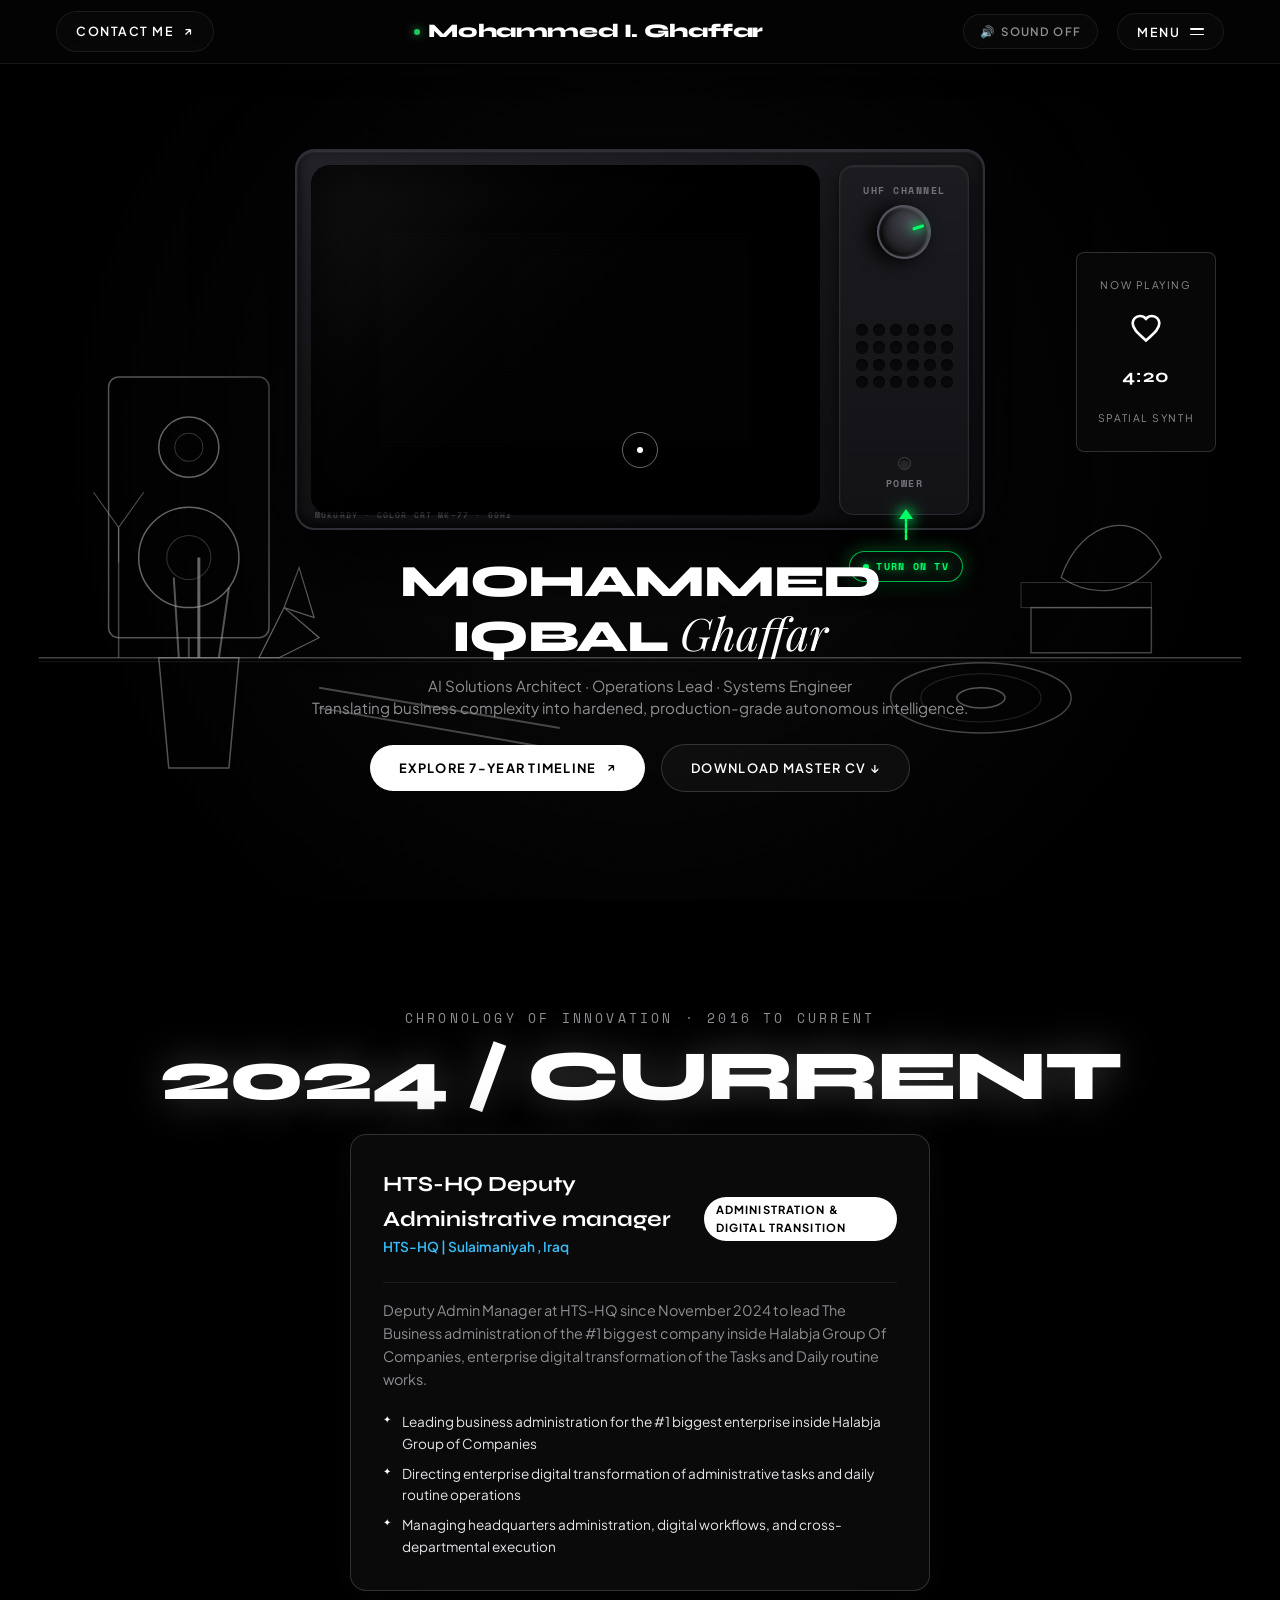
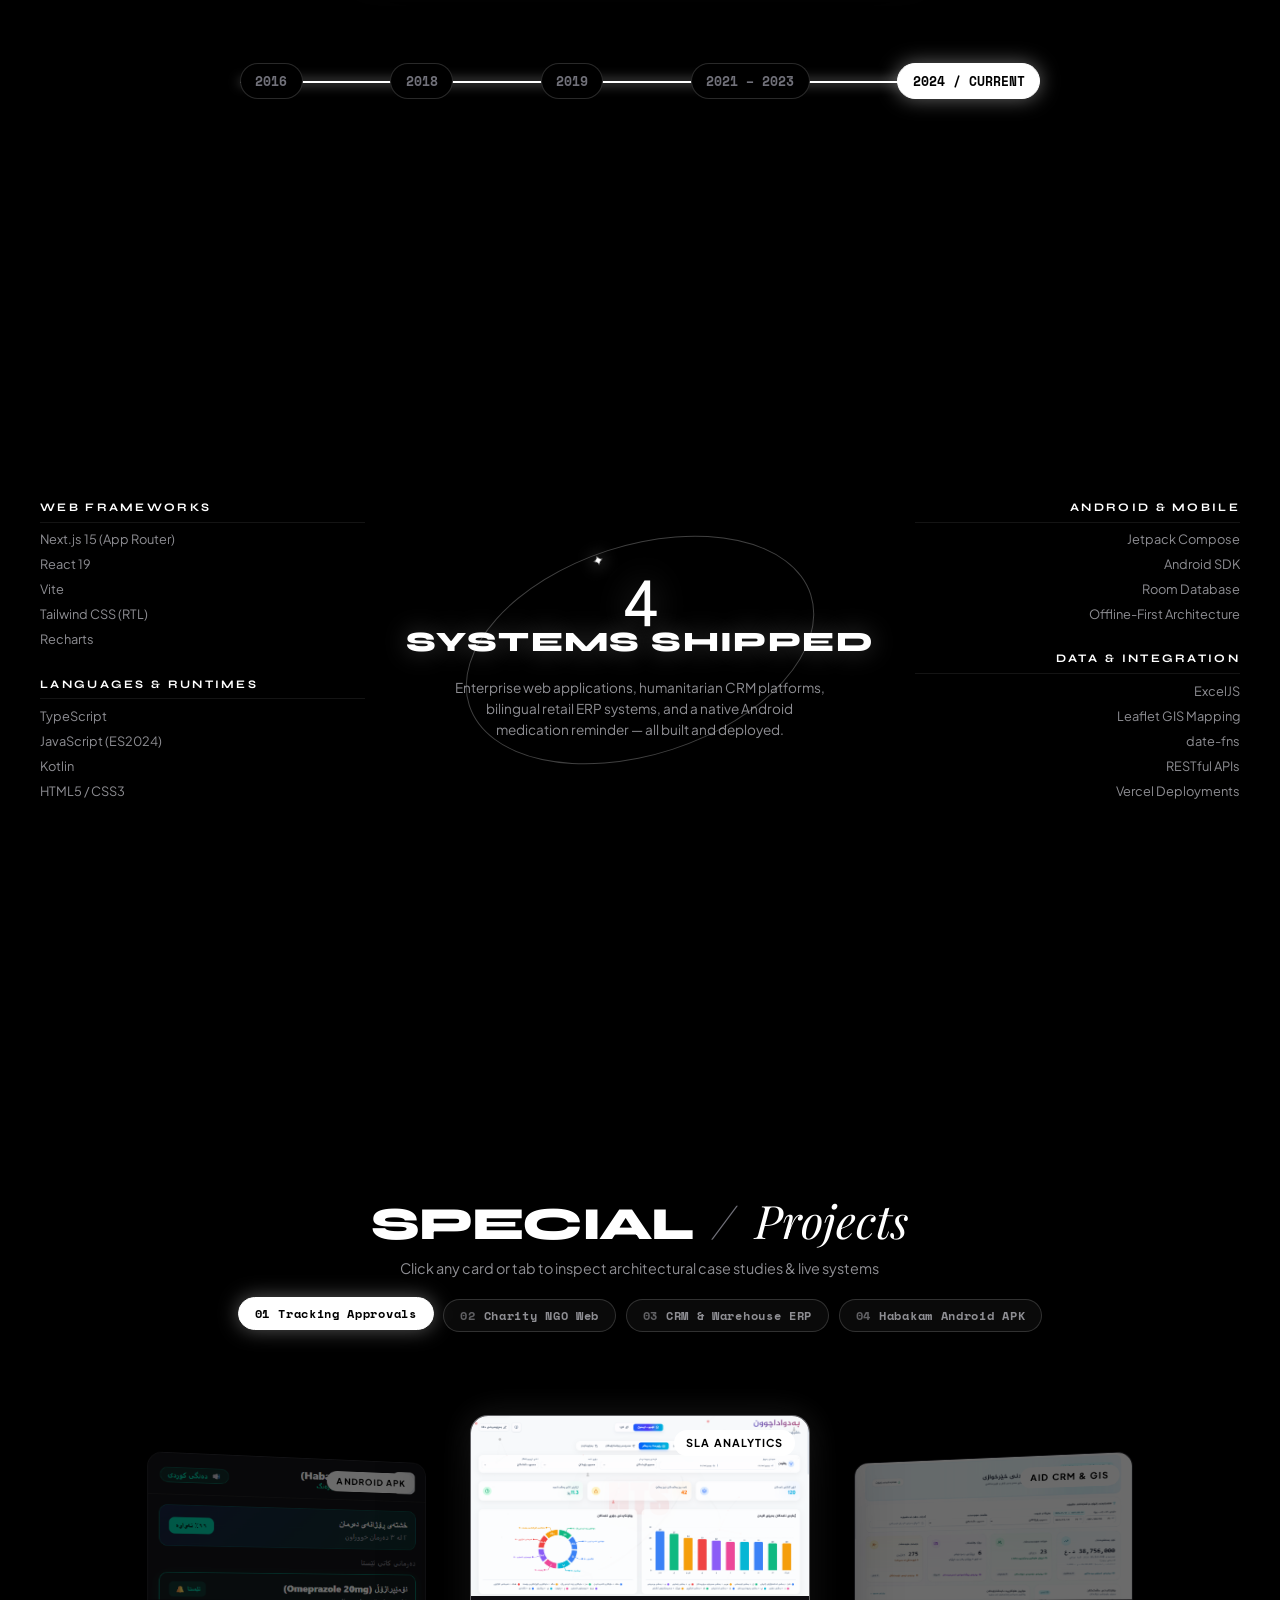
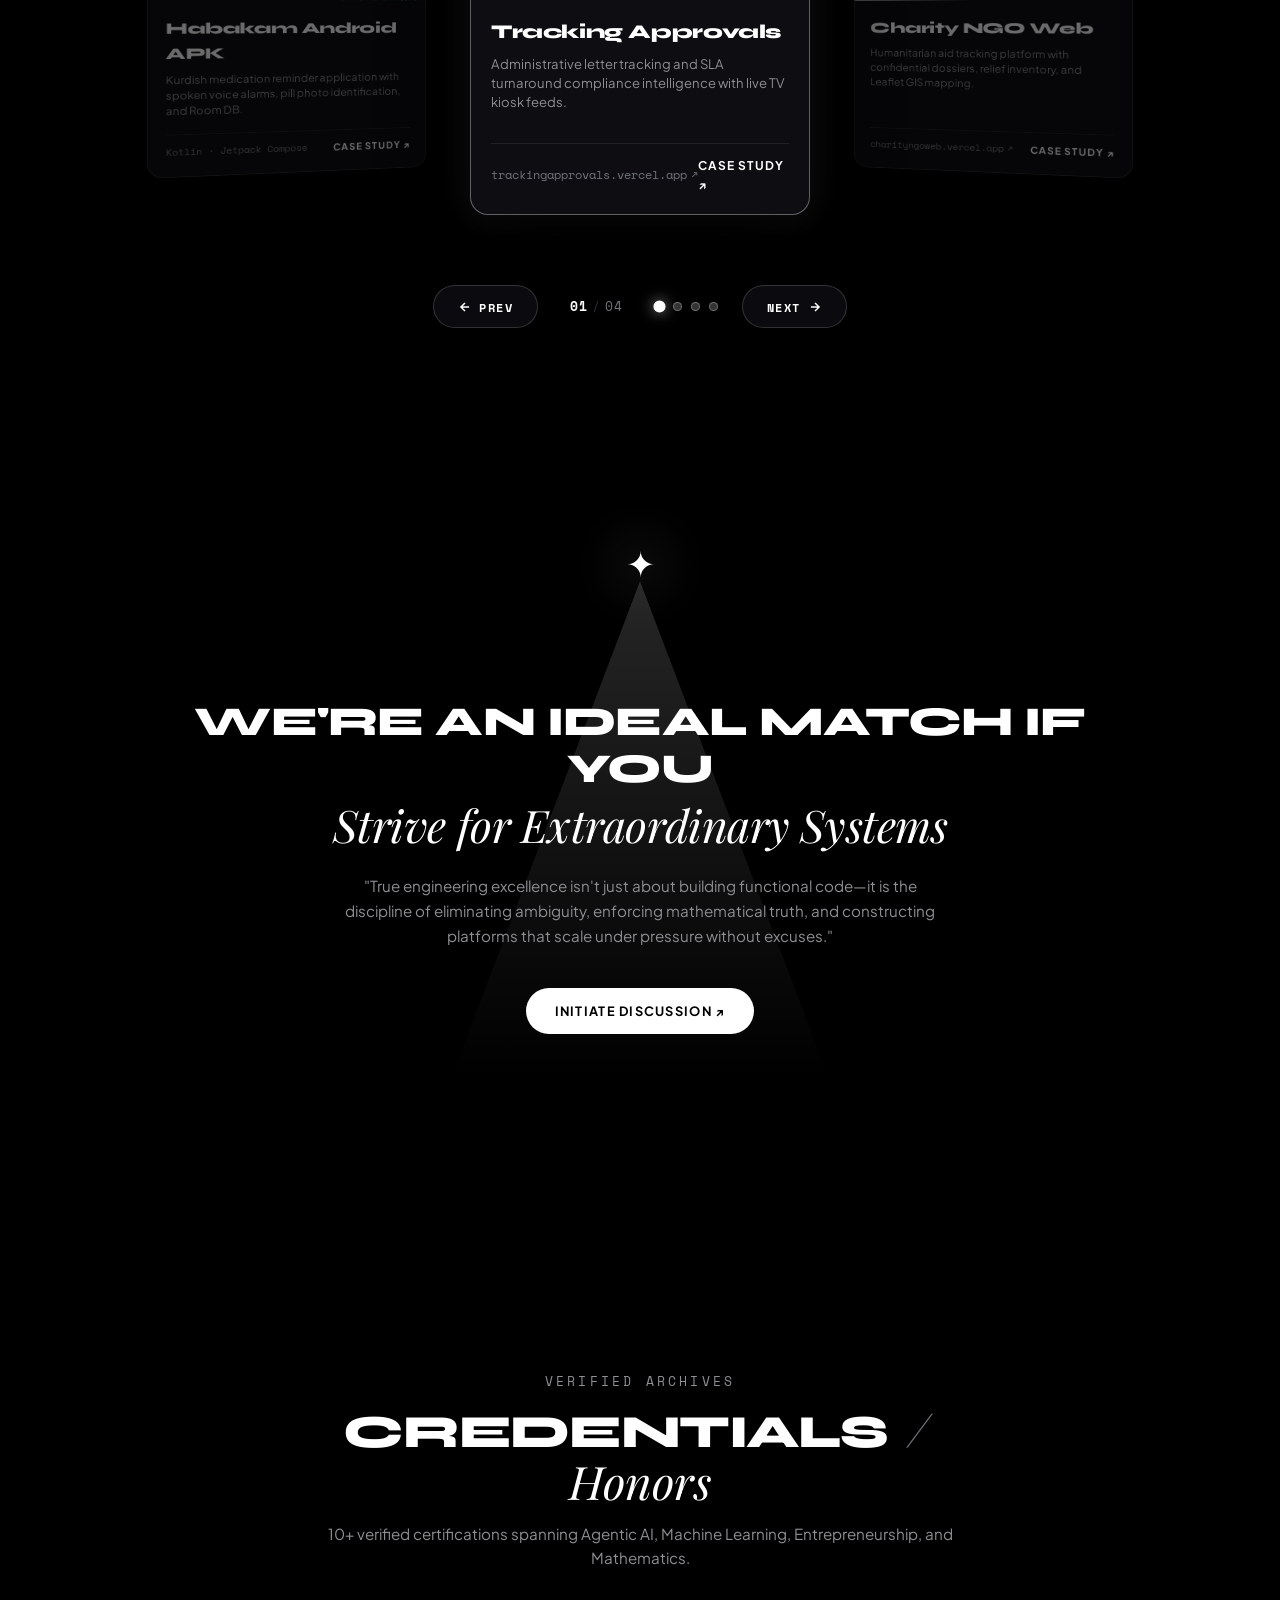
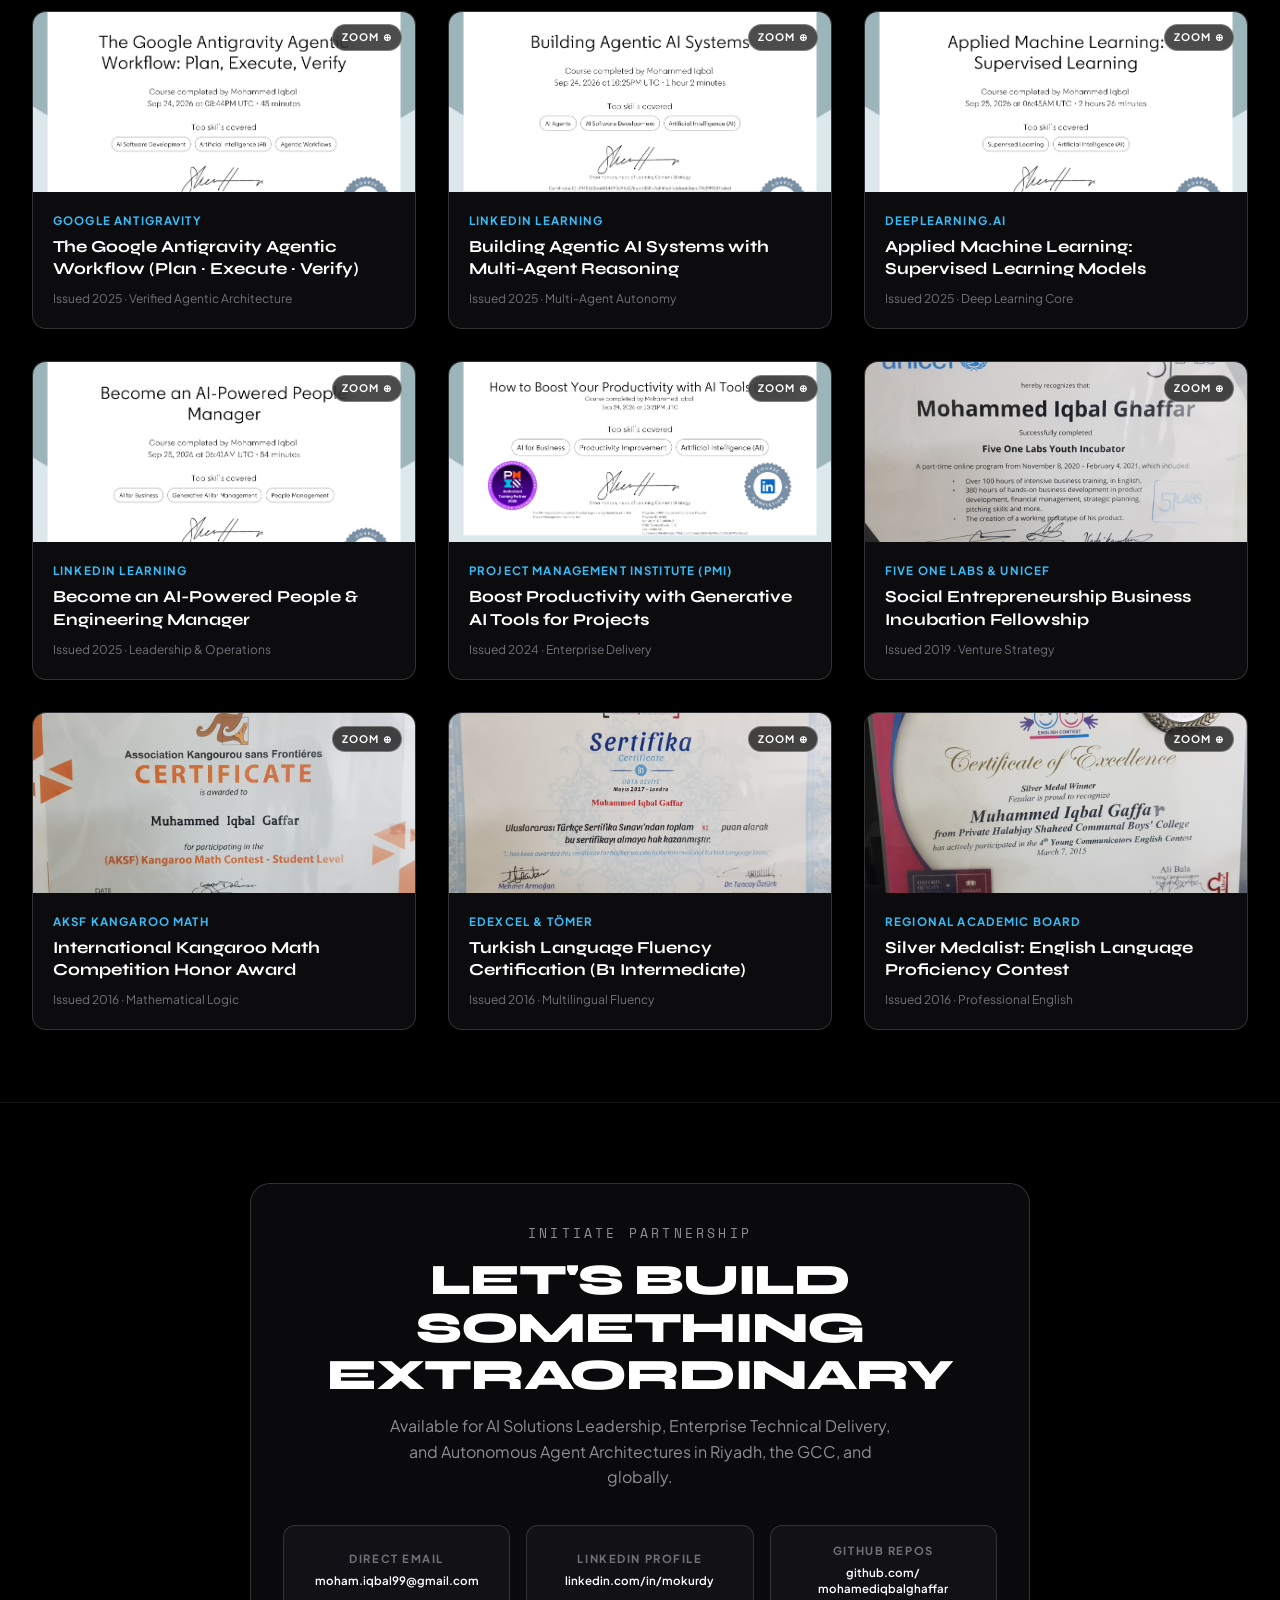
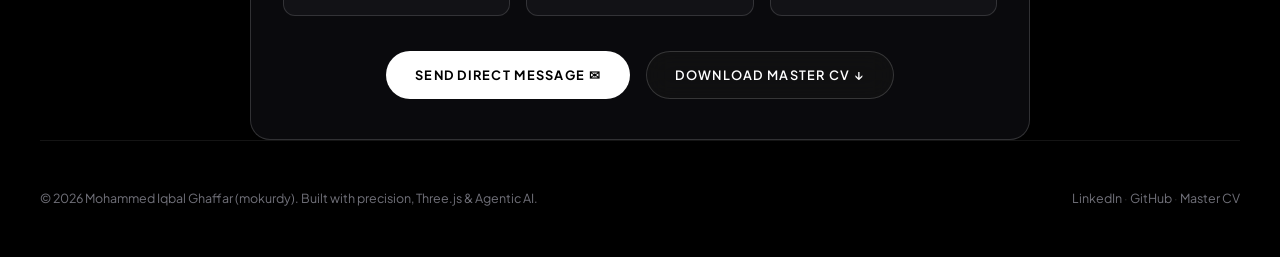
==== commit 62468179: "fix(contact): fix size, font, outline, and layout of contact channel texts and cards" ====
--- a/index.html
+++ b/index.html
@@ -17,7 +17,7 @@
   <link rel="preconnect" href="https://fonts.gstatic.com" crossorigin>
   <link href="https://fonts.googleapis.com/css2?family=Cinzel:wght@400;600;700;900&family=Playfair+Display:ital,wght@0,400;0,700;1,400;1,700&family=Plus+Jakarta+Sans:wght@300;400;500;600;700;800&family=Space+Mono:wght@400;700&family=Syne:wght@400;600;700;800&display=swap" rel="stylesheet">
 
-  <link rel="stylesheet" href="assets/css/style.css?v=4.0">
+  <link rel="stylesheet" href="assets/css/style.css?v=4.1">
   
   <!-- Three.js & GSAP CDNs -->
   <script src="https://cdnjs.cloudflare.com/ajax/libs/three.js/r128/three.min.js"></script>
@@ -790,19 +790,19 @@
       </p>
 
       <div class="contact-channels-grid">
-        <a href="mailto:moham.iqbal99@gmail.com" class="channel-link-card">
+        <a href="mailto:moham.iqbal99@gmail.com" class="channel-link-card" title="Direct Email: moham.iqbal99@gmail.com">
           <div class="channel-label">Direct Email</div>
-          <div class="channel-val">moham.iqbal99@gmail.com</div>
+          <div class="channel-val">moham.iqbal99<wbr>@gmail.com</div>
         </a>
 
-        <a href="https://www.linkedin.com/in/mokurdy" target="_blank" rel="noopener" class="channel-link-card">
+        <a href="https://www.linkedin.com/in/mokurdy" target="_blank" rel="noopener" class="channel-link-card" title="LinkedIn Profile: linkedin.com/in/mokurdy">
           <div class="channel-label">LinkedIn Profile</div>
-          <div class="channel-val">linkedin.com/in/mokurdy</div>
+          <div class="channel-val">linkedin.com/in/<wbr>mokurdy</div>
         </a>
 
-        <a href="https://github.com/mohamediqbalghaffar" target="_blank" rel="noopener" class="channel-link-card">
+        <a href="https://github.com/mohamediqbalghaffar" target="_blank" rel="noopener" class="channel-link-card" title="GitHub Repos: github.com/mohamediqbalghaffar">
           <div class="channel-label">GitHub Repos</div>
-          <div class="channel-val">github.com/mohamediqbalghaffar</div>
+          <div class="channel-val">github.com/<wbr>mohamediqbalghaffar</div>
         </a>
       </div>
 
--- a/assets/css/style.css
+++ b/assets/css/style.css
@@ -2941,7 +2941,7 @@
 }
 
 .contact-card-box {
-  width: min(720px, 92vw);
+  width: min(780px, 92vw);
   background: #0a0a0d;
   border: 1px solid var(--border-medium);
   border-radius: 20px;
@@ -2963,42 +2963,78 @@
 
 .contact-channels-grid {
   display: grid;
-  grid-template-columns: repeat(auto-fit, minmax(200px, 1fr));
-  gap: 1.25rem;
-  margin: 2.5rem 0;
+  grid-template-columns: repeat(3, 1fr);
+  gap: 1rem;
+  margin: 2.2rem 0;
+  width: 100%;
+}
+
+@media (max-width: 720px) {
+  .contact-channels-grid {
+    grid-template-columns: 1fr;
+    gap: 0.75rem;
+    margin: 1.5rem 0;
+  }
 }
 
 .channel-link-card {
-  background: #141418;
-  border: 1px solid var(--border-subtle);
+  background: #121216;
+  border: 1px solid rgba(255, 255, 255, 0.14);
   border-radius: 12px;
-  padding: 1.25rem;
+  padding: 1.15rem 0.85rem;
   display: flex;
   flex-direction: column;
   align-items: center;
-  gap: 0.5rem;
-  transition: all 0.3s ease;
+  justify-content: center;
+  gap: 0.45rem;
+  min-width: 0;
+  width: 100%;
+  box-sizing: border-box;
+  text-decoration: none;
+  overflow: hidden;
+  transition: border-color 0.25s ease, background 0.25s ease, transform 0.25s ease, box-shadow 0.25s ease;
 }
 
 .channel-link-card:hover {
-  border-color: #ffffff;
-  transform: translateY(-4px);
-  background: #1c1c22;
+  border-color: rgba(255, 255, 255, 0.45);
+  background: #1a1a22;
+  transform: translateY(-3px);
+  box-shadow: 0 8px 24px rgba(0, 0, 0, 0.5), 0 0 16px rgba(255, 255, 255, 0.04);
+}
+
+.channel-link-card:focus-visible {
+  outline: 2px solid var(--accent-phosphor);
+  outline-offset: 3px;
 }
 
 .channel-label {
-  font-size: 0.72rem;
+  font-family: var(--font-sans);
+  font-size: 0.7rem;
   font-weight: 700;
-  letter-spacing: 0.15em;
+  letter-spacing: 0.14em;
   text-transform: uppercase;
   color: var(--text-muted);
+  line-height: 1.2;
 }
 
 .channel-val {
-  font-family: var(--font-display);
-  font-size: 0.95rem;
-  font-weight: 700;
+  font-family: var(--font-sans);
+  font-size: clamp(0.72rem, 0.88vw, 0.82rem);
+  font-weight: 600;
   color: #ffffff;
+  max-width: 100%;
+  width: 100%;
+  text-align: center;
+  line-height: 1.35;
+  word-break: break-word;
+  overflow-wrap: break-word;
+  transition: color 0.2s ease;
+}
+
+.channel-link-card:hover .channel-val {
+  color: #ffffff;
+  text-decoration: underline;
+  text-underline-offset: 3px;
 }
 
 .site-bottom-footer {
@@ -3556,13 +3592,13 @@
   }
 
   .channel-link-card {
-    padding: 1rem;
-    min-height: 44px;
+    padding: 1rem 0.85rem;
+    min-height: 48px;
   }
 
   .channel-val {
-    font-size: 0.85rem;
-    word-break: break-all;
+    font-size: 0.82rem;
+    word-break: break-word;
   }
 
   .site-bottom-footer {
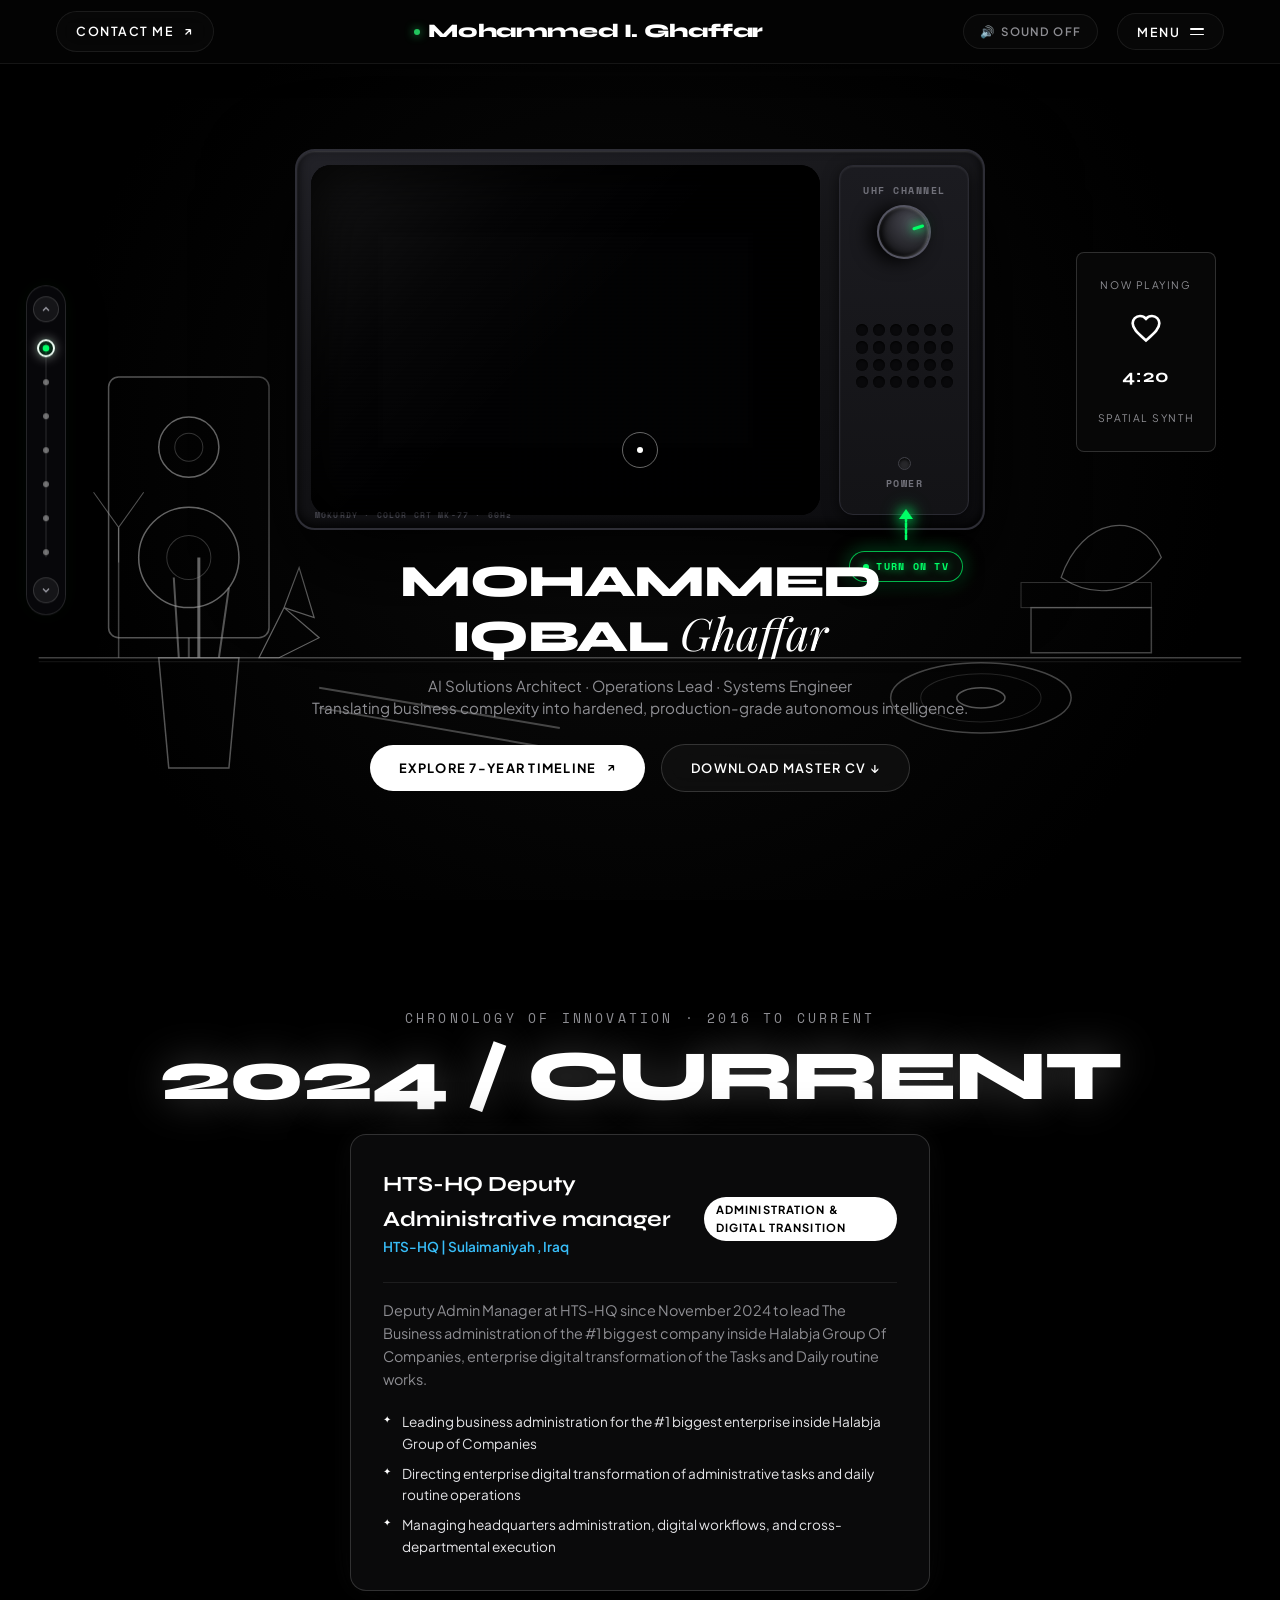
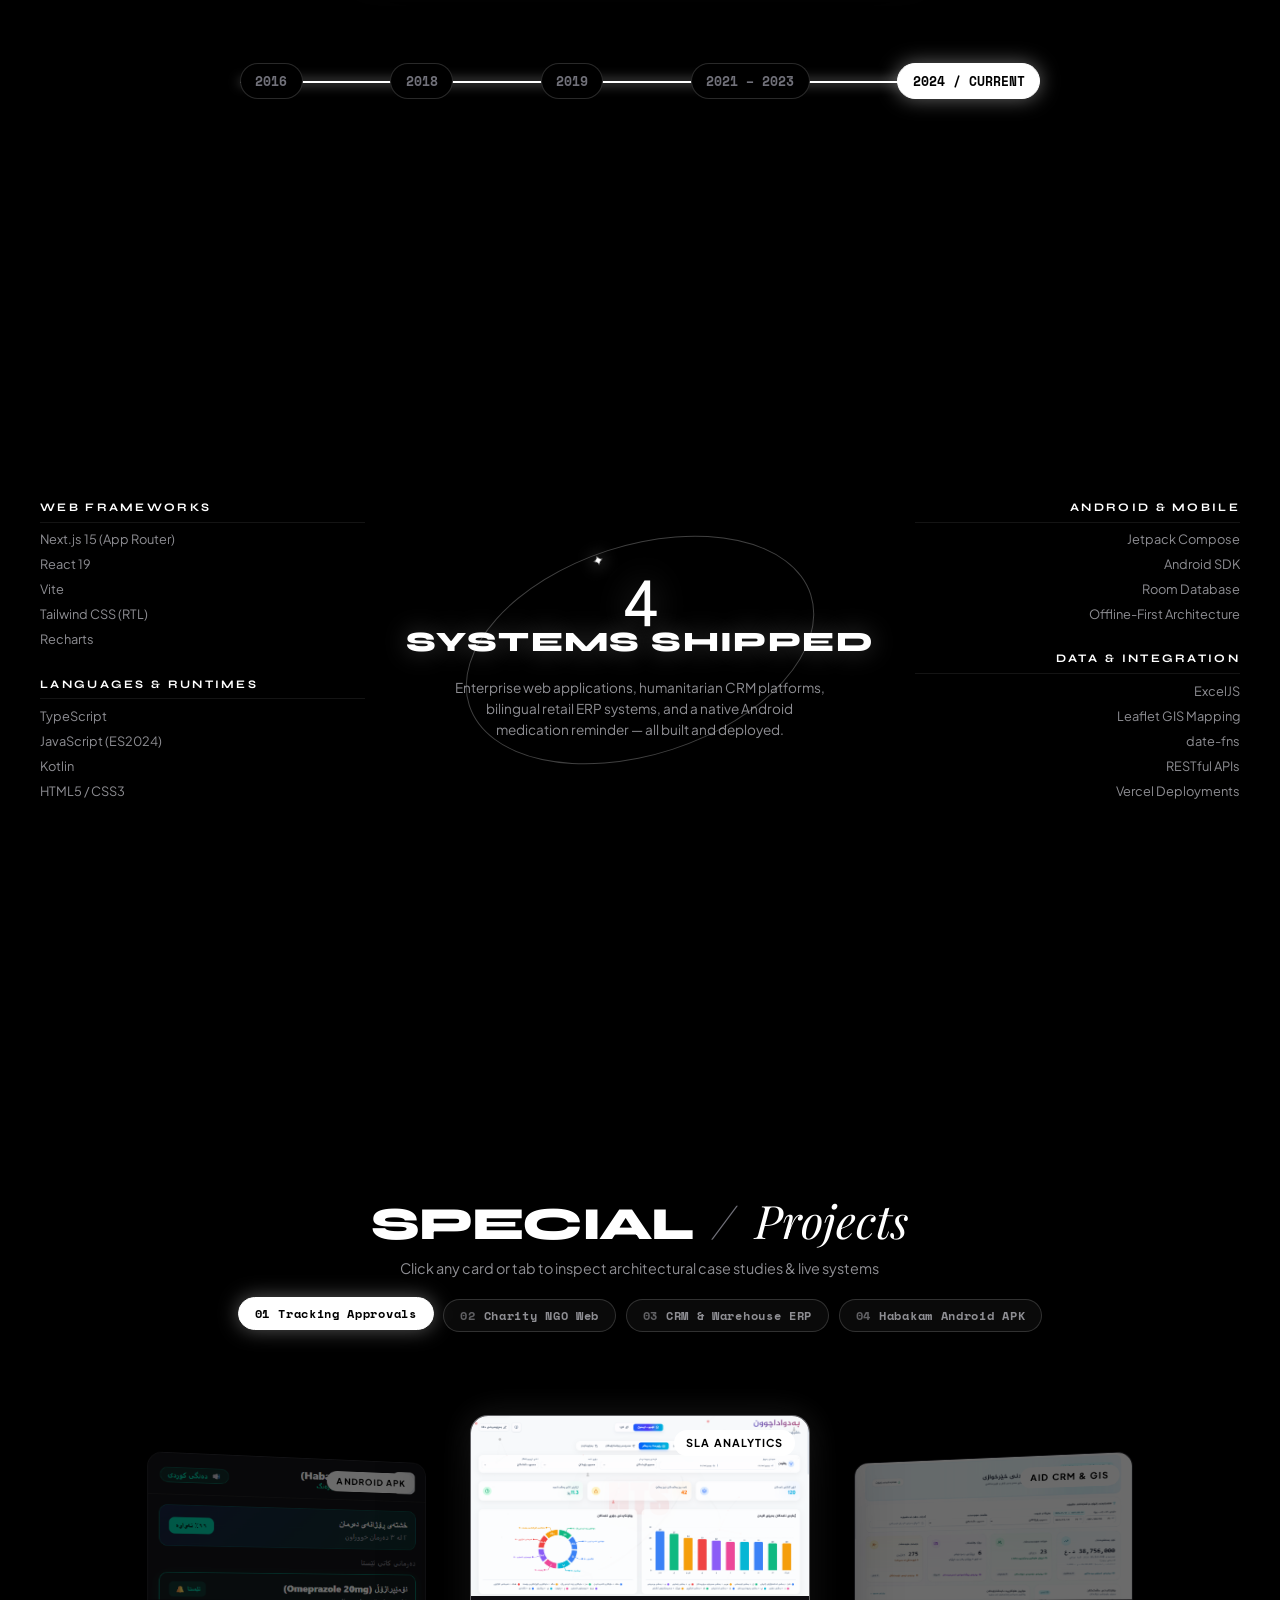
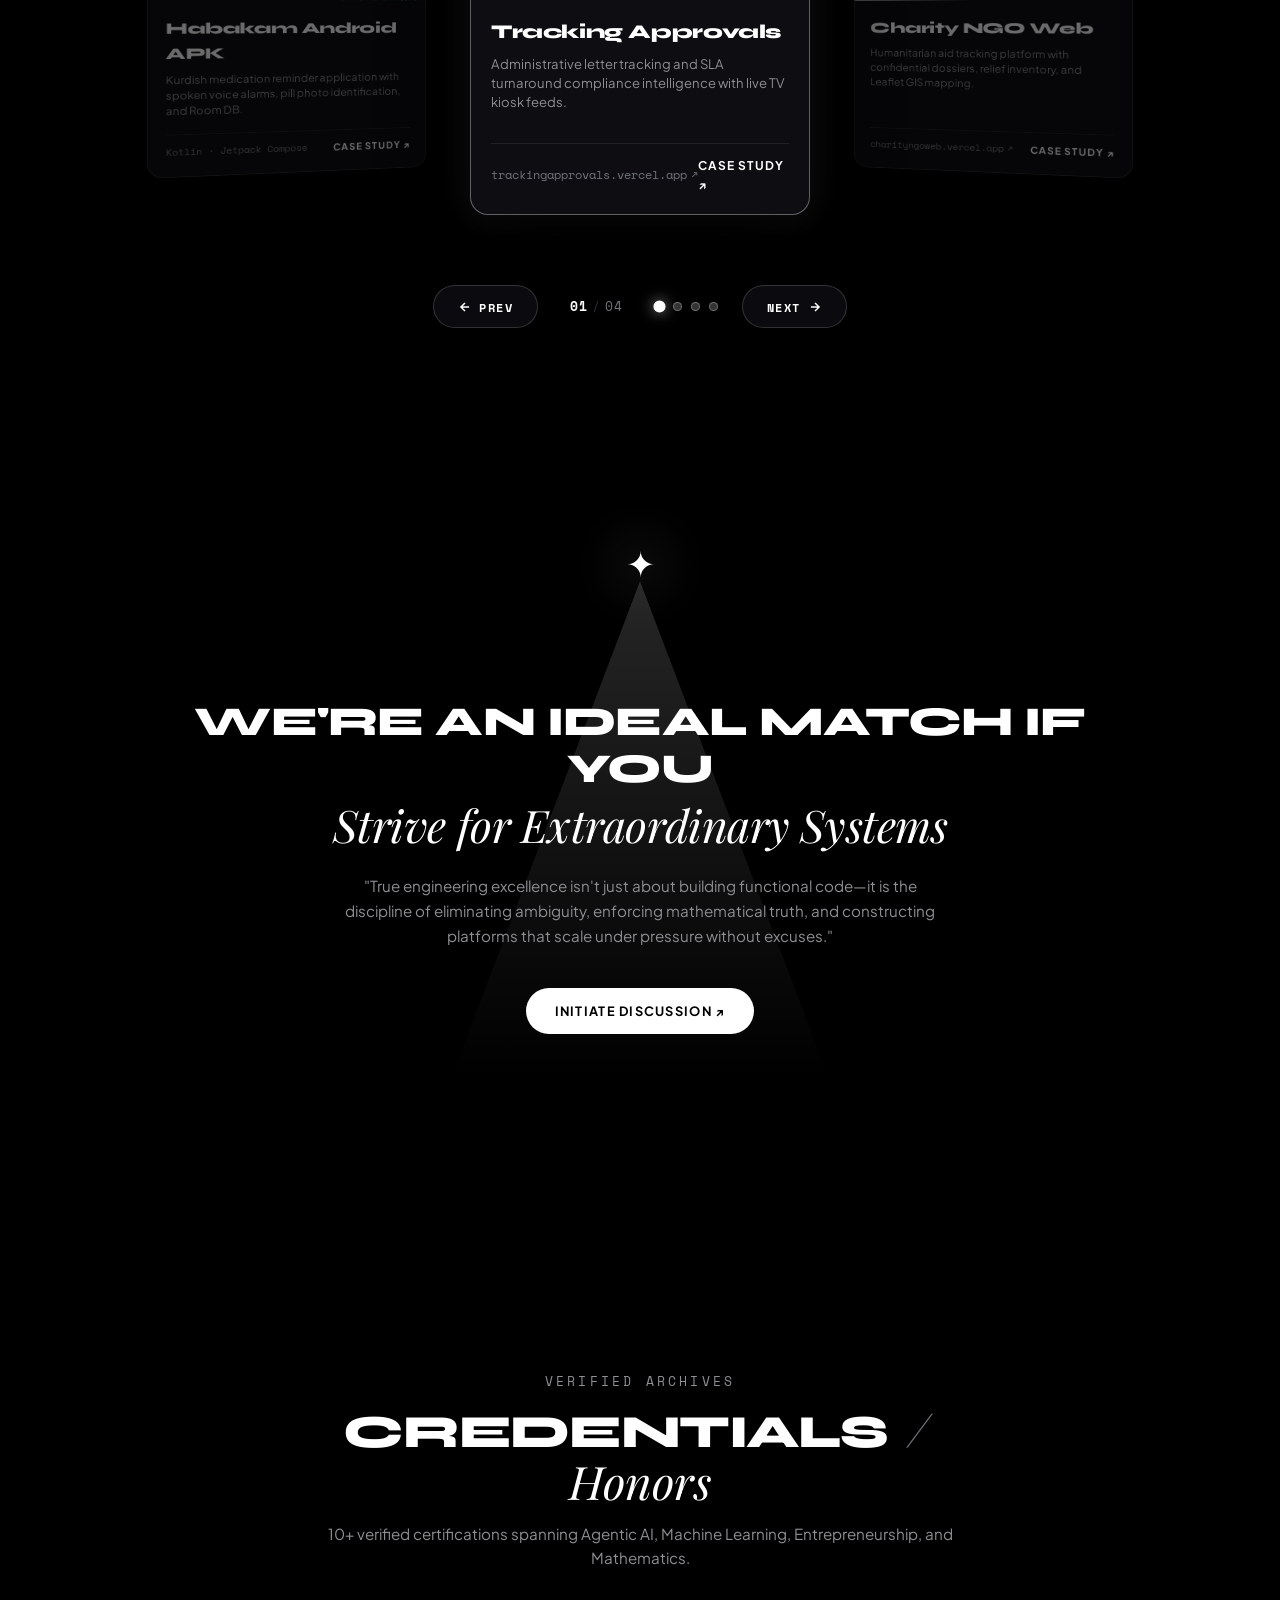
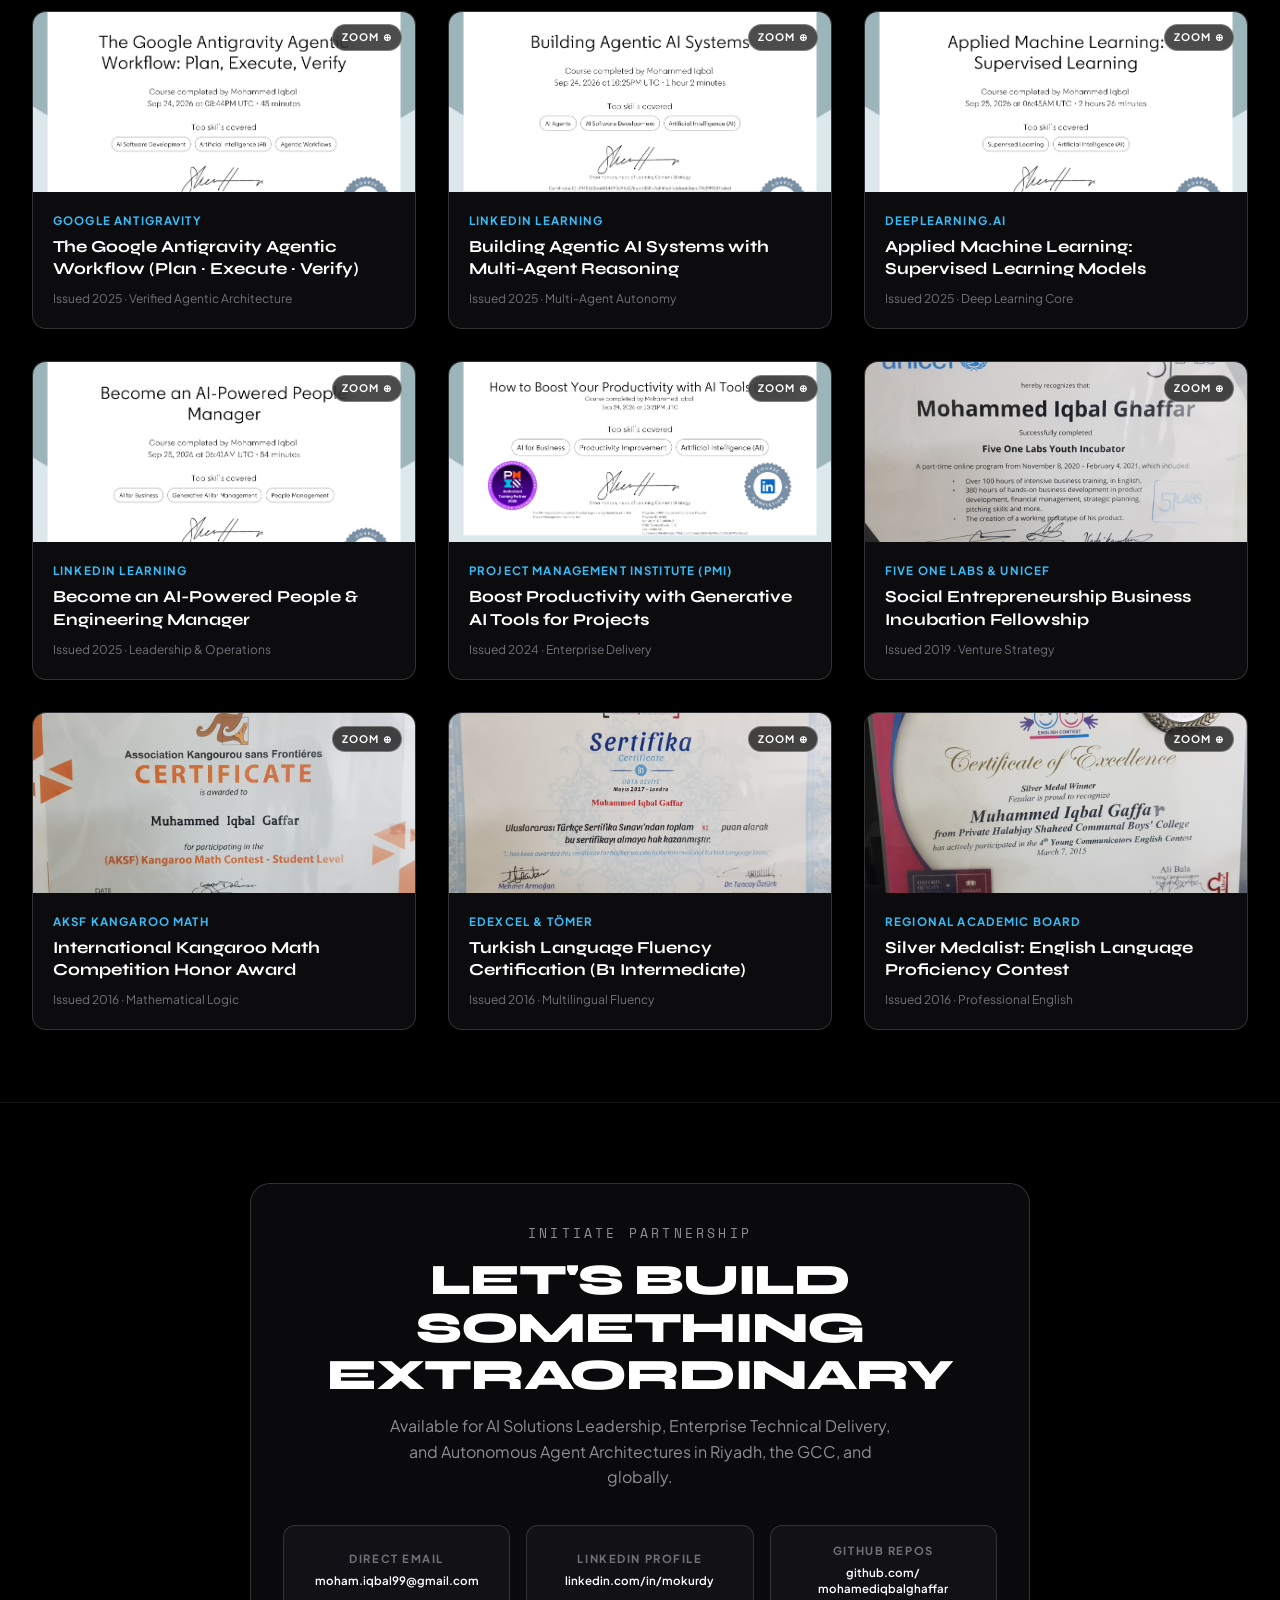
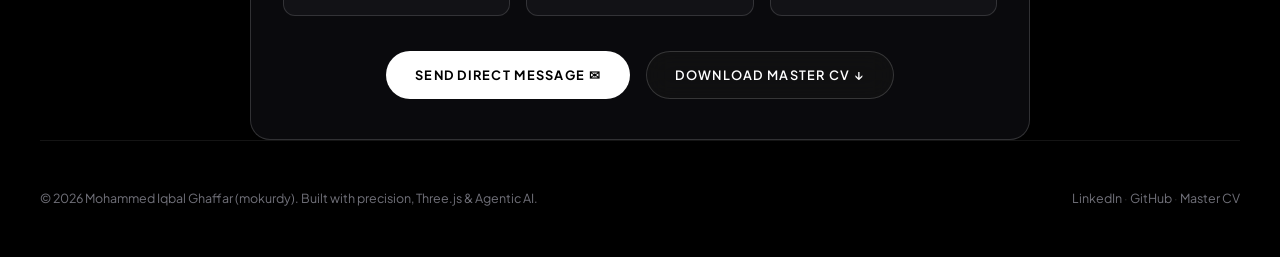
==== commit 22fbf89f: "feat(nav): add fixed left-side 7-scene section changer and update hero guide card" ====
--- a/index.html
+++ b/index.html
@@ -17,7 +17,7 @@
   <link rel="preconnect" href="https://fonts.gstatic.com" crossorigin>
   <link href="https://fonts.googleapis.com/css2?family=Cinzel:wght@400;600;700;900&family=Playfair+Display:ital,wght@0,400;0,700;1,400;1,700&family=Plus+Jakarta+Sans:wght@300;400;500;600;700;800&family=Space+Mono:wght@400;700&family=Syne:wght@400;600;700;800&display=swap" rel="stylesheet">
 
-  <link rel="stylesheet" href="assets/css/style.css?v=4.1">
+  <link rel="stylesheet" href="assets/css/style.css?v=4.5">
   
   <!-- Three.js & GSAP CDNs -->
   <script src="https://cdnjs.cloudflare.com/ajax/libs/three.js/r128/three.min.js"></script>
@@ -60,6 +60,58 @@
       </button>
     </div>
   </nav>
+
+  <!-- Fixed Left-Side Section Changer (7-Scene Rail Navigator) -->
+  <aside class="side-section-changer" id="side-section-nav" aria-label="Section Navigator">
+    <button class="section-changer-btn prev" id="section-nav-up" aria-label="Previous Section (Up)" title="Previous Section">
+      <svg width="12" height="12" viewBox="0 0 24 24" fill="none" stroke="currentColor" stroke-width="2.5"><path d="M18 15l-6-6-6 6"/></svg>
+    </button>
+
+    <div class="section-track" role="tablist" aria-orientation="vertical" aria-label="7 Section Indicators">
+      <div class="section-track-line">
+        <div class="section-track-fill"></div>
+      </div>
+      <button class="section-node-btn active" role="tab" aria-selected="true" data-index="0" data-target="hero" aria-label="Scene 1: Workspace Showreel">
+        <span class="node-ring"></span>
+        <span class="node-dot"></span>
+        <span class="node-tooltip">01 Showreel</span>
+      </button>
+      <button class="section-node-btn" role="tab" aria-selected="false" data-index="1" data-target="journey" aria-label="Scene 2: 7-Year Warp Timeline">
+        <span class="node-ring"></span>
+        <span class="node-dot"></span>
+        <span class="node-tooltip">02 Timeline</span>
+      </button>
+      <button class="section-node-btn" role="tab" aria-selected="false" data-index="2" data-target="deployments" aria-label="Scene 3: 4 Systems Shipped">
+        <span class="node-ring"></span>
+        <span class="node-dot"></span>
+        <span class="node-tooltip">03 4 Systems</span>
+      </button>
+      <button class="section-node-btn" role="tab" aria-selected="false" data-index="3" data-target="projects" aria-label="Scene 4: Special Projects 3D">
+        <span class="node-ring"></span>
+        <span class="node-dot"></span>
+        <span class="node-tooltip">04 Projects 3D</span>
+      </button>
+      <button class="section-node-btn" role="tab" aria-selected="false" data-index="4" data-target="philosophy" aria-label="Scene 5: Architectural Philosophy">
+        <span class="node-ring"></span>
+        <span class="node-dot"></span>
+        <span class="node-tooltip">05 Philosophy</span>
+      </button>
+      <button class="section-node-btn" role="tab" aria-selected="false" data-index="5" data-target="certifications" aria-label="Scene 6: Verified Credentials">
+        <span class="node-ring"></span>
+        <span class="node-dot"></span>
+        <span class="node-tooltip">06 Credentials</span>
+      </button>
+      <button class="section-node-btn" role="tab" aria-selected="false" data-index="6" data-target="contact" aria-label="Scene 7: Direct Reach">
+        <span class="node-ring"></span>
+        <span class="node-dot"></span>
+        <span class="node-tooltip">07 Contact</span>
+      </button>
+    </div>
+
+    <button class="section-changer-btn next" id="section-nav-down" aria-label="Next Section (Down)" title="Next Section">
+      <svg width="12" height="12" viewBox="0 0 24 24" fill="none" stroke="currentColor" stroke-width="2.5"><path d="M6 9l6 6 6-6"/></svg>
+    </button>
+  </aside>
 
   <!-- Fullscreen Brutalist Navigation Drawer -->
   <div class="fullscreen-nav-drawer" id="nav-drawer" role="dialog" aria-modal="true" aria-label="Site Navigation Menu" aria-hidden="true">
@@ -234,22 +286,23 @@
 
     </div>
 
-    <!-- Animated Guide Arrow 3: Informs user on left side (desktop) or below TV (mobile/tablet) to explore -->
+    <!-- Animated Guide Arrow 3: Informs user to navigate via sidebar section changer or next button -->
     <div class="hero-scroll-guide" id="crt-guide-3">
       <div class="scroll-guide-card">
         <div class="guide-card-header">
           <span class="guide-pulse-dot"></span>
-          <span class="guide-card-tag">SYSTEM READY · CH 00</span>
-        </div>
-        <div class="guide-card-title">SCROLL DOWN TO EXPLORE</div>
-        <div class="guide-card-desc">or choose one of the buttons below</div>
+          <span class="guide-card-tag">SECTION CONTROLLER · READY</span>
+        </div>
+        <div class="guide-card-title">SWITCH SCENES VIA SIDEBAR</div>
+        <div class="guide-card-desc">Click the left section changer or the button below to traverse all 7 scenes</div>
         <div class="guide-card-shortcuts">
-          <a href="#journey" class="guide-pill-link">Explore Timeline ↗</a>
-          <a href="assets/Mohammed_Iqbal_CV.pdf" download class="guide-pill-link">Master CV ↓</a>
+          <button type="button" class="guide-pill-link highlight-pill" onclick="window.sectionNav && window.sectionNav.next()" aria-label="Go to next scene">Next Scene ↓</button>
+          <a href="#journey" class="guide-pill-link">Timeline ↗</a>
         </div>
       </div>
       
-      <div class="scroll-guide-arrow-container" title="Click to scroll down">
+      <div class="scroll-guide-arrow-container" onclick="window.sectionNav && window.sectionNav.next()" title="Click to advance to next scene">
+        <span class="guide-arrow-label">NEXT SCENE</span>
         <svg class="scroll-down-svg" width="40" height="150" viewBox="0 0 40 150" fill="none">
           <line class="flowing-arrow-line" x1="20" y1="6" x2="20" y2="124" stroke="#00ff66" stroke-width="3" stroke-linecap="round" stroke-dasharray="8 6"/>
           <polygon class="arrow-head-down" points="8,120 20,144 32,120" fill="#00ff66"/>
@@ -832,7 +885,7 @@
   </section>
 
   <!-- Core Interactive Script -->
-  <script src="assets/js/main.js?v=4.0"></script>
+  <script src="assets/js/main.js?v=4.5"></script>
 
 </body>
 </html>
--- a/assets/css/style.css
+++ b/assets/css/style.css
@@ -366,6 +366,190 @@
   transition: transform 0.3s ease;
 }
 
+/* ==========================================================================
+   FIXED LEFT-SIDE SECTION CHANGER (7-SCENE RAIL NAVIGATOR)
+   ========================================================================== */
+.side-section-changer {
+  position: fixed;
+  left: clamp(0.85rem, 2vw, 2.2rem);
+  top: 50%;
+  transform: translateY(-50%);
+  z-index: 900;
+  display: flex;
+  flex-direction: column;
+  align-items: center;
+  gap: 0.65rem;
+  background: rgba(10, 10, 14, 0.75);
+  backdrop-filter: blur(18px);
+  -webkit-backdrop-filter: blur(18px);
+  border: 1px solid rgba(255, 255, 255, 0.12);
+  border-radius: 9999px;
+  padding: 0.65rem 0.38rem;
+  box-shadow: 0 15px 35px rgba(0, 0, 0, 0.8), 0 0 20px rgba(0, 255, 102, 0.05);
+  transition: opacity 0.35s ease, transform 0.35s ease, border-color 0.3s ease, box-shadow 0.3s ease;
+  user-select: none;
+}
+
+.side-section-changer:hover {
+  border-color: rgba(255, 255, 255, 0.28);
+  box-shadow: 0 20px 45px rgba(0, 0, 0, 0.9), 0 0 25px rgba(0, 255, 102, 0.12);
+}
+
+.section-changer-btn {
+  width: 26px;
+  height: 26px;
+  border-radius: 50%;
+  background: rgba(255, 255, 255, 0.06);
+  border: 1px solid rgba(255, 255, 255, 0.14);
+  color: #a1a1aa;
+  display: flex;
+  align-items: center;
+  justify-content: center;
+  cursor: pointer;
+  transition: all 0.25s ease;
+  padding: 0;
+  outline: none;
+}
+
+.section-changer-btn:hover:not(:disabled) {
+  background: #ffffff;
+  color: #000000;
+  border-color: #ffffff;
+  transform: scale(1.12);
+  box-shadow: 0 0 15px rgba(255, 255, 255, 0.5);
+}
+
+.section-changer-btn:disabled,
+.section-changer-btn[aria-disabled="true"] {
+  opacity: 0.22;
+  cursor: default;
+  pointer-events: none;
+}
+
+.section-changer-btn:focus-visible {
+  outline: 2px solid var(--accent-phosphor);
+  outline-offset: 3px;
+}
+
+.section-track {
+  position: relative;
+  display: flex;
+  flex-direction: column;
+  align-items: center;
+  gap: 0.75rem;
+  padding: 0.25rem 0;
+}
+
+.section-track-line {
+  position: absolute;
+  top: 10px;
+  bottom: 10px;
+  left: 50%;
+  width: 1px;
+  transform: translateX(-50%);
+  background: rgba(255, 255, 255, 0.15);
+  z-index: 1;
+  pointer-events: none;
+}
+
+.section-track-fill {
+  position: absolute;
+  top: 0;
+  left: 0;
+  width: 100%;
+  height: 0%;
+  background: var(--accent-phosphor);
+  box-shadow: 0 0 6px var(--accent-phosphor);
+  transition: height 0.4s var(--ease-cinematic);
+}
+
+.section-node-btn {
+  position: relative;
+  width: 22px;
+  height: 22px;
+  display: flex;
+  align-items: center;
+  justify-content: center;
+  background: transparent;
+  border: none;
+  cursor: pointer;
+  z-index: 2;
+  padding: 0;
+  outline: none;
+}
+
+.section-node-btn .node-dot {
+  width: 6px;
+  height: 6px;
+  border-radius: 50%;
+  background: rgba(255, 255, 255, 0.4);
+  transition: all 0.3s var(--ease-cinematic);
+}
+
+.section-node-btn .node-ring {
+  position: absolute;
+  width: 18px;
+  height: 18px;
+  border-radius: 50%;
+  border: 2px solid #ffffff;
+  background: transparent;
+  opacity: 0;
+  transform: scale(0.5);
+  transition: all 0.3s var(--ease-cinematic);
+}
+
+.section-node-btn:hover .node-dot {
+  background: #ffffff;
+  transform: scale(1.4);
+  box-shadow: 0 0 8px rgba(255, 255, 255, 0.8);
+}
+
+.section-node-btn.active .node-ring {
+  opacity: 1;
+  transform: scale(1);
+  box-shadow: 0 0 12px rgba(255, 255, 255, 0.5);
+}
+
+.section-node-btn.active .node-dot {
+  background: var(--accent-phosphor);
+  box-shadow: 0 0 8px var(--accent-phosphor);
+  transform: scale(1.1);
+}
+
+.section-node-btn .node-tooltip {
+  position: absolute;
+  left: calc(100% + 14px);
+  top: 50%;
+  transform: translateY(-50%) translateX(-6px);
+  font-family: var(--font-mono);
+  font-size: 0.68rem;
+  font-weight: 700;
+  letter-spacing: 0.08em;
+  text-transform: uppercase;
+  color: #ffffff;
+  background: #141418;
+  border: 1px solid rgba(255, 255, 255, 0.16);
+  border-radius: 6px;
+  padding: 0.3rem 0.65rem;
+  white-space: nowrap;
+  pointer-events: none;
+  opacity: 0;
+  transition: opacity 0.25s ease, transform 0.25s ease;
+  box-shadow: 0 8px 20px rgba(0, 0, 0, 0.7);
+}
+
+.section-node-btn:hover .node-tooltip,
+.section-node-btn:focus-visible .node-tooltip {
+  opacity: 1;
+  transform: translateY(-50%) translateX(0);
+}
+
+.section-node-btn:focus-visible {
+  outline: 2px solid var(--accent-phosphor);
+  outline-offset: 4px;
+  border-radius: 50%;
+}
+
 /* --- Fullscreen Brutalist Navigation Drawer --- */
 .fullscreen-nav-drawer {
   position: fixed;
@@ -379,7 +563,7 @@
   display: flex;
   flex-direction: column;
   justify-content: space-between;
-  padding: 4rem 6rem;
+  padding: clamp(2rem, 4.5vh, 4rem) clamp(2rem, 6vw, 6rem);
   opacity: 0;
   pointer-events: none;
   transform: translateY(-20px);
@@ -421,32 +605,41 @@
   list-style: none;
   display: flex;
   flex-direction: column;
-  gap: 1rem;
+  gap: clamp(0.6rem, 1.6vh, 1.2rem);
+  margin: auto 0;
 }
 
 .drawer-link-item a {
-  font-family: var(--font-display);
-  font-size: clamp(1.6rem, 3.8vw, 3.2rem);
-  font-weight: 800;
+  font-family: var(--font-sans);
+  font-size: clamp(1.15rem, 2.3vw, 1.95rem);
+  font-weight: 700;
   text-transform: uppercase;
-  letter-spacing: -0.02em;
+  letter-spacing: 0.02em;
   color: var(--text-secondary);
   display: flex;
   align-items: baseline;
-  gap: 1.5rem;
-  transition: all 0.4s var(--ease-cinematic);
+  gap: clamp(0.75rem, 1.5vw, 1.5rem);
+  line-height: 1.25;
+  transition: color 0.3s ease, transform 0.3s var(--ease-cinematic);
 }
 
 .drawer-link-item a span.num {
   font-family: var(--font-mono);
-  font-size: 1.1rem;
-  font-weight: 400;
+  font-size: clamp(0.82rem, 1vw, 0.95rem);
+  font-weight: 500;
   color: var(--text-muted);
+  min-width: 2.2ch;
 }
 
 .drawer-link-item a:hover {
   color: #ffffff;
-  transform: translateX(25px);
+  transform: translateX(18px);
+}
+
+.drawer-link-item a:focus-visible {
+  outline: 2px solid var(--accent-phosphor);
+  outline-offset: 4px;
+  border-radius: 4px;
 }
 
 .drawer-footer {
@@ -1372,6 +1565,32 @@
   border-color: #00ff66;
   color: #00ff66;
   box-shadow: 0 0 10px rgba(0, 255, 102, 0.4);
+}
+
+.guide-pill-link.highlight-pill {
+  background: rgba(0, 255, 102, 0.18);
+  border-color: rgba(0, 255, 102, 0.55);
+  color: #00ff66;
+  font-weight: 700;
+  cursor: pointer;
+  outline: none;
+}
+
+.guide-pill-link.highlight-pill:hover {
+  background: #00ff66;
+  color: #000000;
+  border-color: #00ff66;
+  box-shadow: 0 0 16px rgba(0, 255, 102, 0.6);
+}
+
+.guide-arrow-label {
+  font-family: var(--font-mono);
+  font-size: 0.6rem;
+  font-weight: 700;
+  letter-spacing: 0.15em;
+  color: #00ff66;
+  margin-bottom: 0.25rem;
+  text-shadow: 0 0 6px rgba(0, 255, 102, 0.6);
 }
 
 .scroll-guide-arrow-container {
@@ -2564,23 +2783,30 @@
 }
 
 .case-pill-badge {
-  display: inline-block;
-  font-size: 0.75rem;
+  display: inline-flex;
+  align-items: center;
+  font-family: var(--font-mono);
+  font-size: 0.72rem;
   font-weight: 700;
-  letter-spacing: 0.12em;
+  letter-spacing: 0.14em;
   text-transform: uppercase;
   color: var(--accent-cyan);
-  margin-bottom: 1rem;
+  background: rgba(56, 189, 248, 0.08);
+  border: 1px solid rgba(56, 189, 248, 0.25);
+  border-radius: 9999px;
+  padding: 0.35rem 0.85rem;
+  margin-bottom: 1.25rem;
 }
 
 .case-study-title {
   font-family: var(--font-display);
-  font-size: clamp(2.5rem, 5.5vw, 4.5rem);
+  font-size: clamp(1.4rem, 2.6vw, 2.15rem);
   font-weight: 800;
-  letter-spacing: -0.03em;
+  letter-spacing: -0.02em;
   color: #ffffff;
-  line-height: 1.1;
-  margin-bottom: 1.5rem;
+  line-height: 1.22;
+  margin-bottom: 1.8rem;
+  max-width: 900px;
 }
 
 .case-meta-grid {
@@ -2591,6 +2817,14 @@
   border-bottom: 1px solid var(--border-medium);
   padding: 1.5rem 0;
   margin-bottom: 3rem;
+  align-items: center;
+}
+
+.case-meta-item.live-link-box {
+  border: 1px solid rgba(0, 255, 102, 0.35);
+  background: rgba(0, 255, 102, 0.05);
+  border-radius: 10px;
+  padding: 0.65rem 0.9rem;
 }
 
 .case-meta-item .meta-heading {
@@ -3130,9 +3364,15 @@
     gap: 0.5rem;
   }
 
+  .side-section-changer {
+    left: 0.4rem;
+    transform: translateY(-50%) scale(0.85);
+    transform-origin: left center;
+  }
+
   /* --- 2. Fullscreen Brutalist Navigation Drawer --- */
   .fullscreen-nav-drawer {
-    padding: max(2rem, env(safe-area-inset-top)) 1.25rem 2rem;
+    padding: max(1.5rem, env(safe-area-inset-top)) 1.25rem max(1.5rem, env(safe-area-inset-bottom));
     overflow-y: auto;
   }
 
@@ -3143,19 +3383,20 @@
   }
 
   .drawer-links-list {
-    gap: 0.75rem;
-    margin: 2rem 0;
+    gap: 0.65rem;
+    margin: 1.5rem 0;
   }
 
   .drawer-link-item a {
-    font-size: clamp(1.15rem, 5vw, 1.75rem);
+    font-size: clamp(1.05rem, 4.5vw, 1.4rem);
     gap: 0.75rem;
     white-space: normal;
     word-break: break-word;
+    line-height: 1.25;
   }
 
   .drawer-link-item a span.num {
-    font-size: 0.82rem;
+    font-size: 0.8rem;
   }
 
   .drawer-footer {
@@ -3510,9 +3751,9 @@
   }
 
   .case-study-title {
-    font-size: clamp(1.4rem, 5.8vw, 2.2rem);
+    font-size: clamp(1.2rem, 5vw, 1.65rem);
     word-break: break-word;
-    line-height: 1.2;
+    line-height: 1.22;
     margin-bottom: 1.2rem;
   }
 
@@ -3658,6 +3899,29 @@
     padding: 0 1.5rem;
   }
 
+  .fullscreen-nav-drawer {
+    padding: clamp(1.2rem, 3vh, 2rem) clamp(1.5rem, 5vw, 4rem);
+  }
+
+  .drawer-links-list {
+    gap: clamp(0.35rem, 1.2vh, 0.75rem);
+  }
+
+  .drawer-link-item a {
+    font-size: clamp(1rem, 2.8vh, 1.45rem);
+    gap: 0.9rem;
+  }
+
+  .drawer-link-item a span.num {
+    font-size: 0.8rem;
+  }
+
+  .case-study-title {
+    font-size: clamp(1.25rem, 2.2vw, 1.75rem);
+    line-height: 1.2;
+    margin-bottom: 1.2rem;
+  }
+
   .hero-scene {
     padding: 3.4rem 1.25rem 0.75rem;
     justify-content: center;
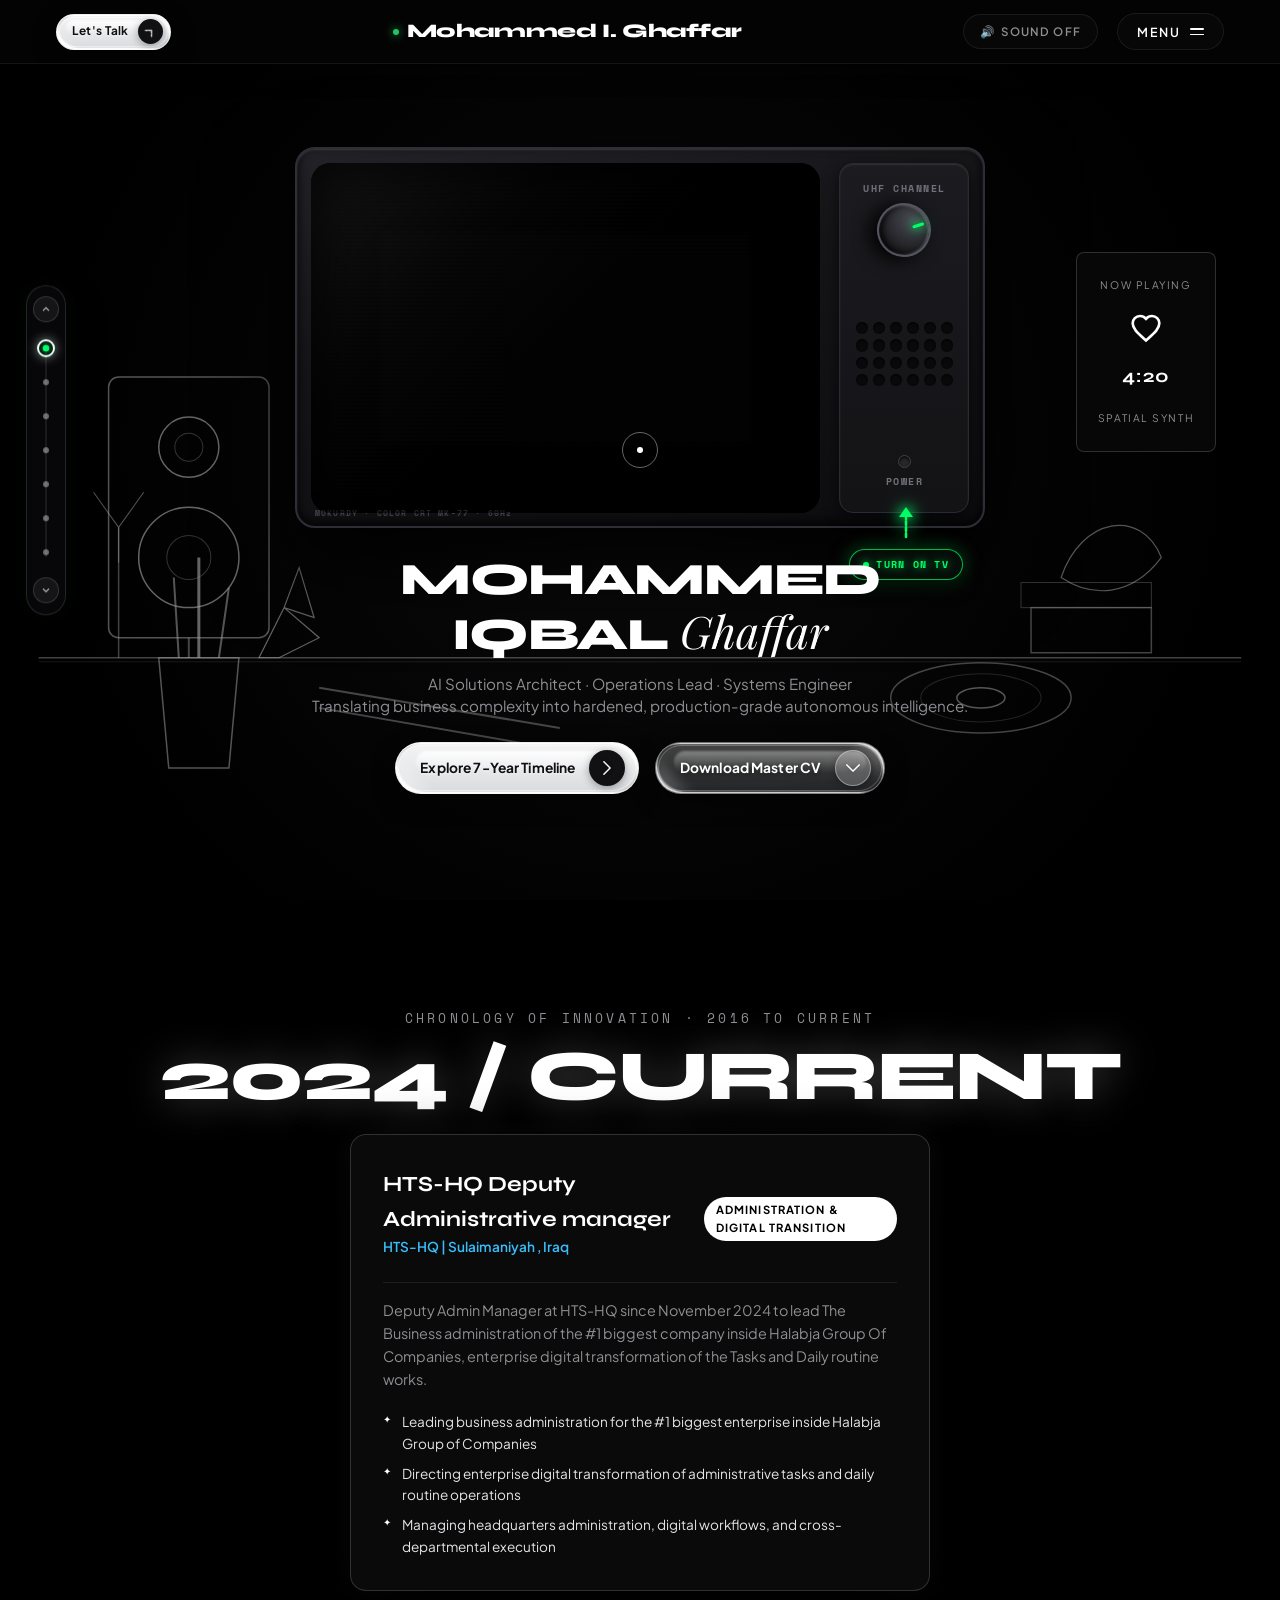
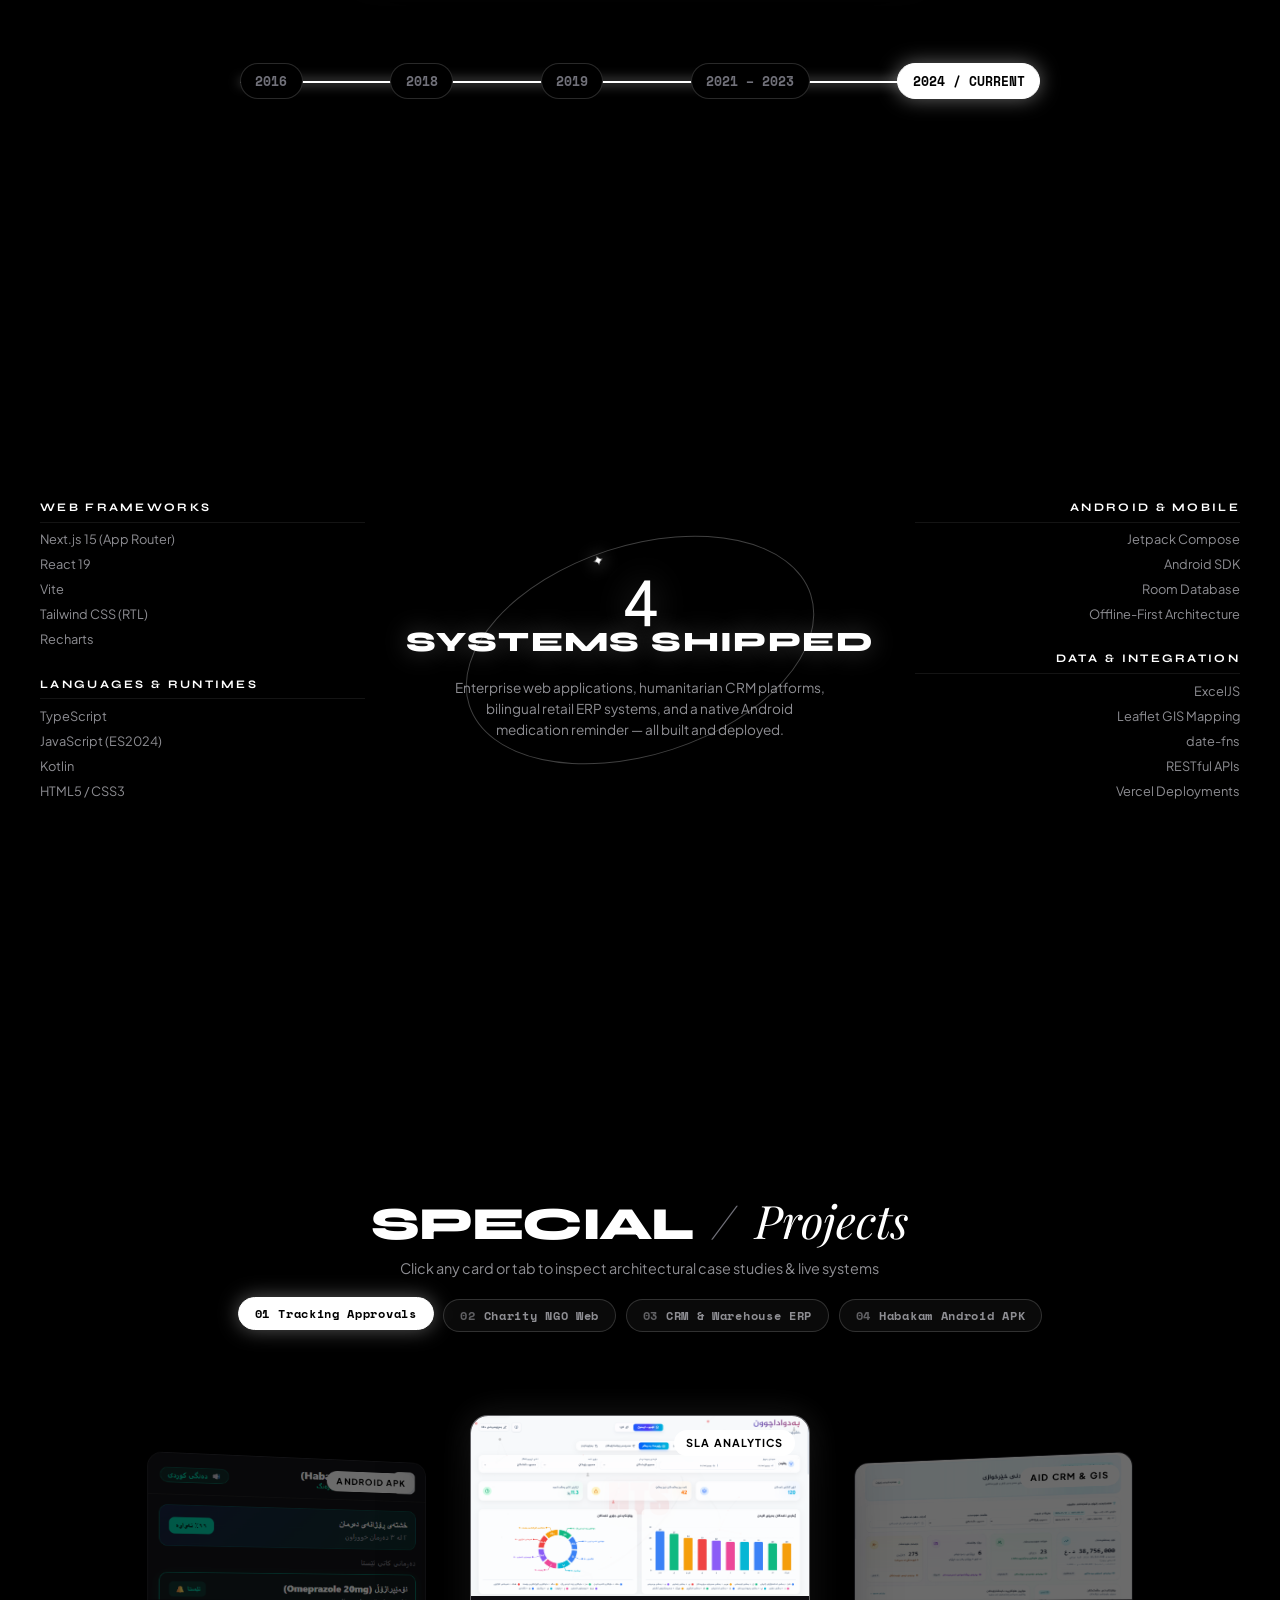
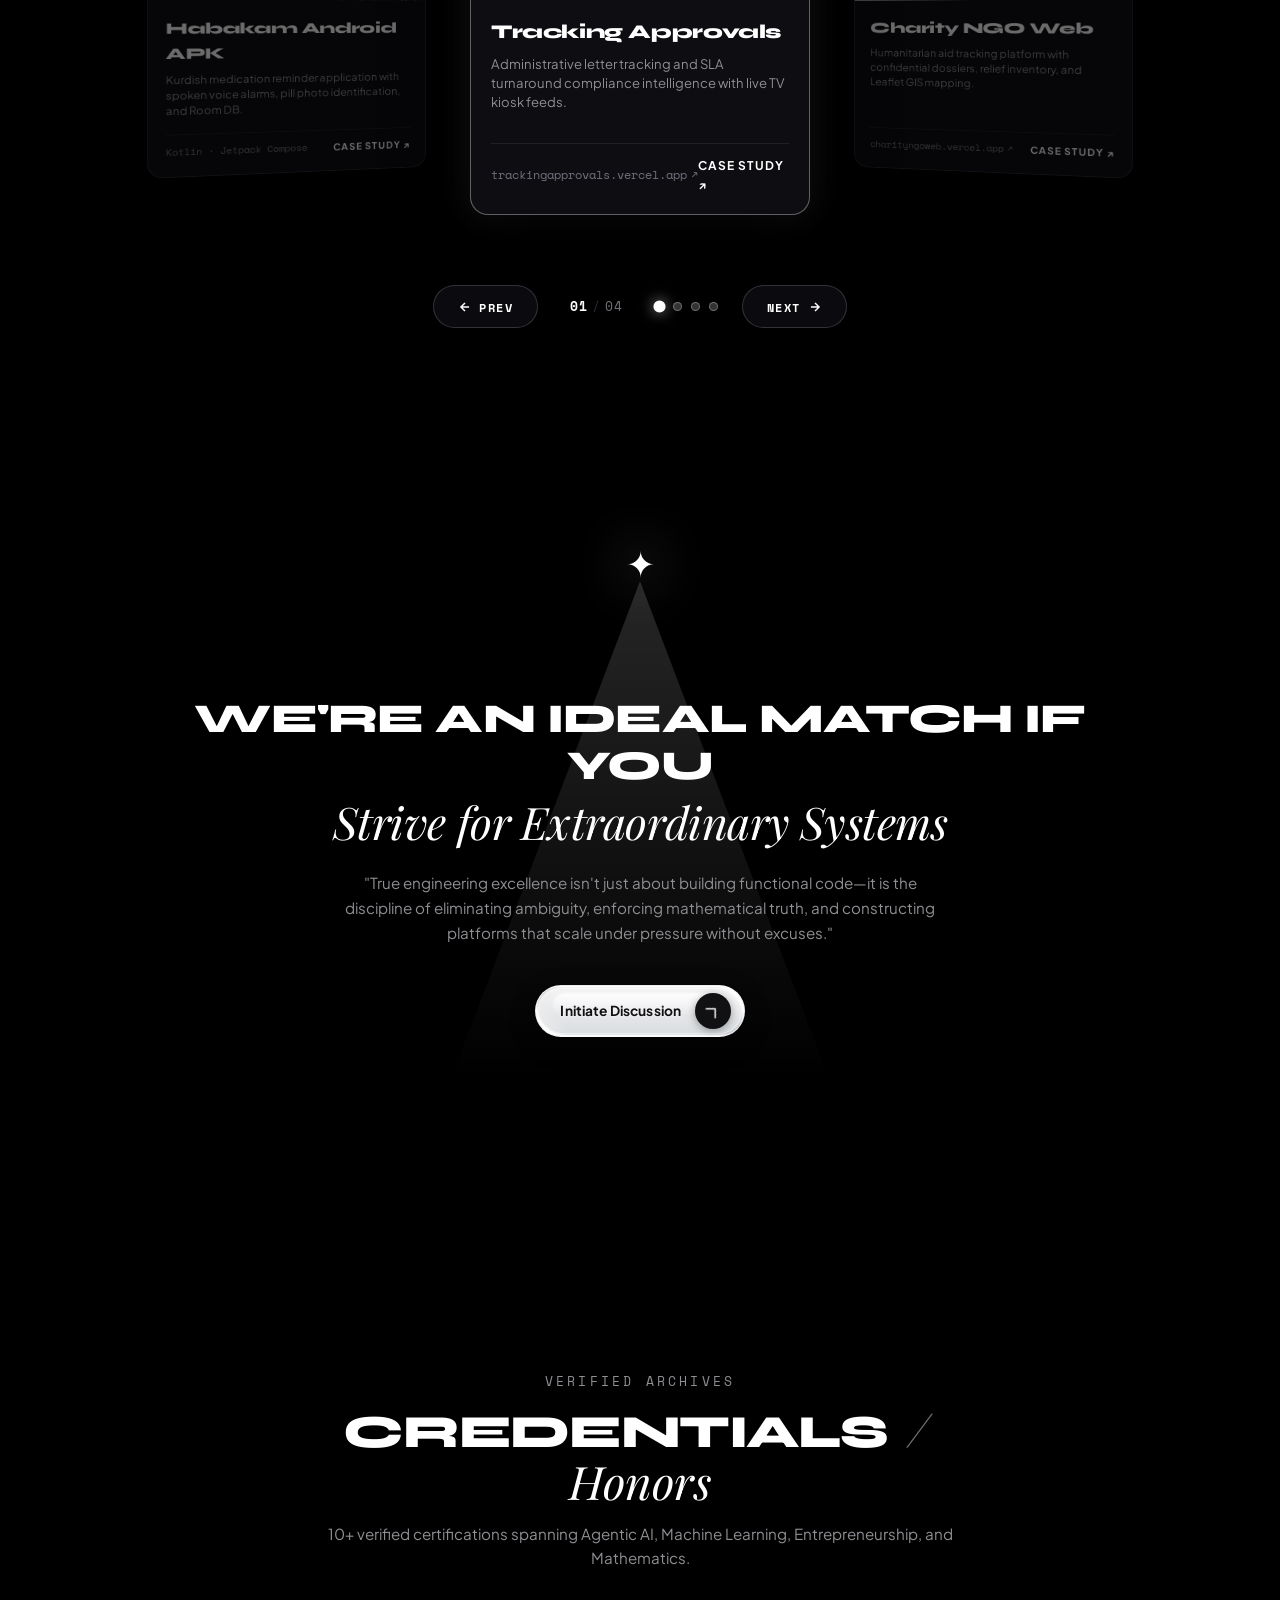
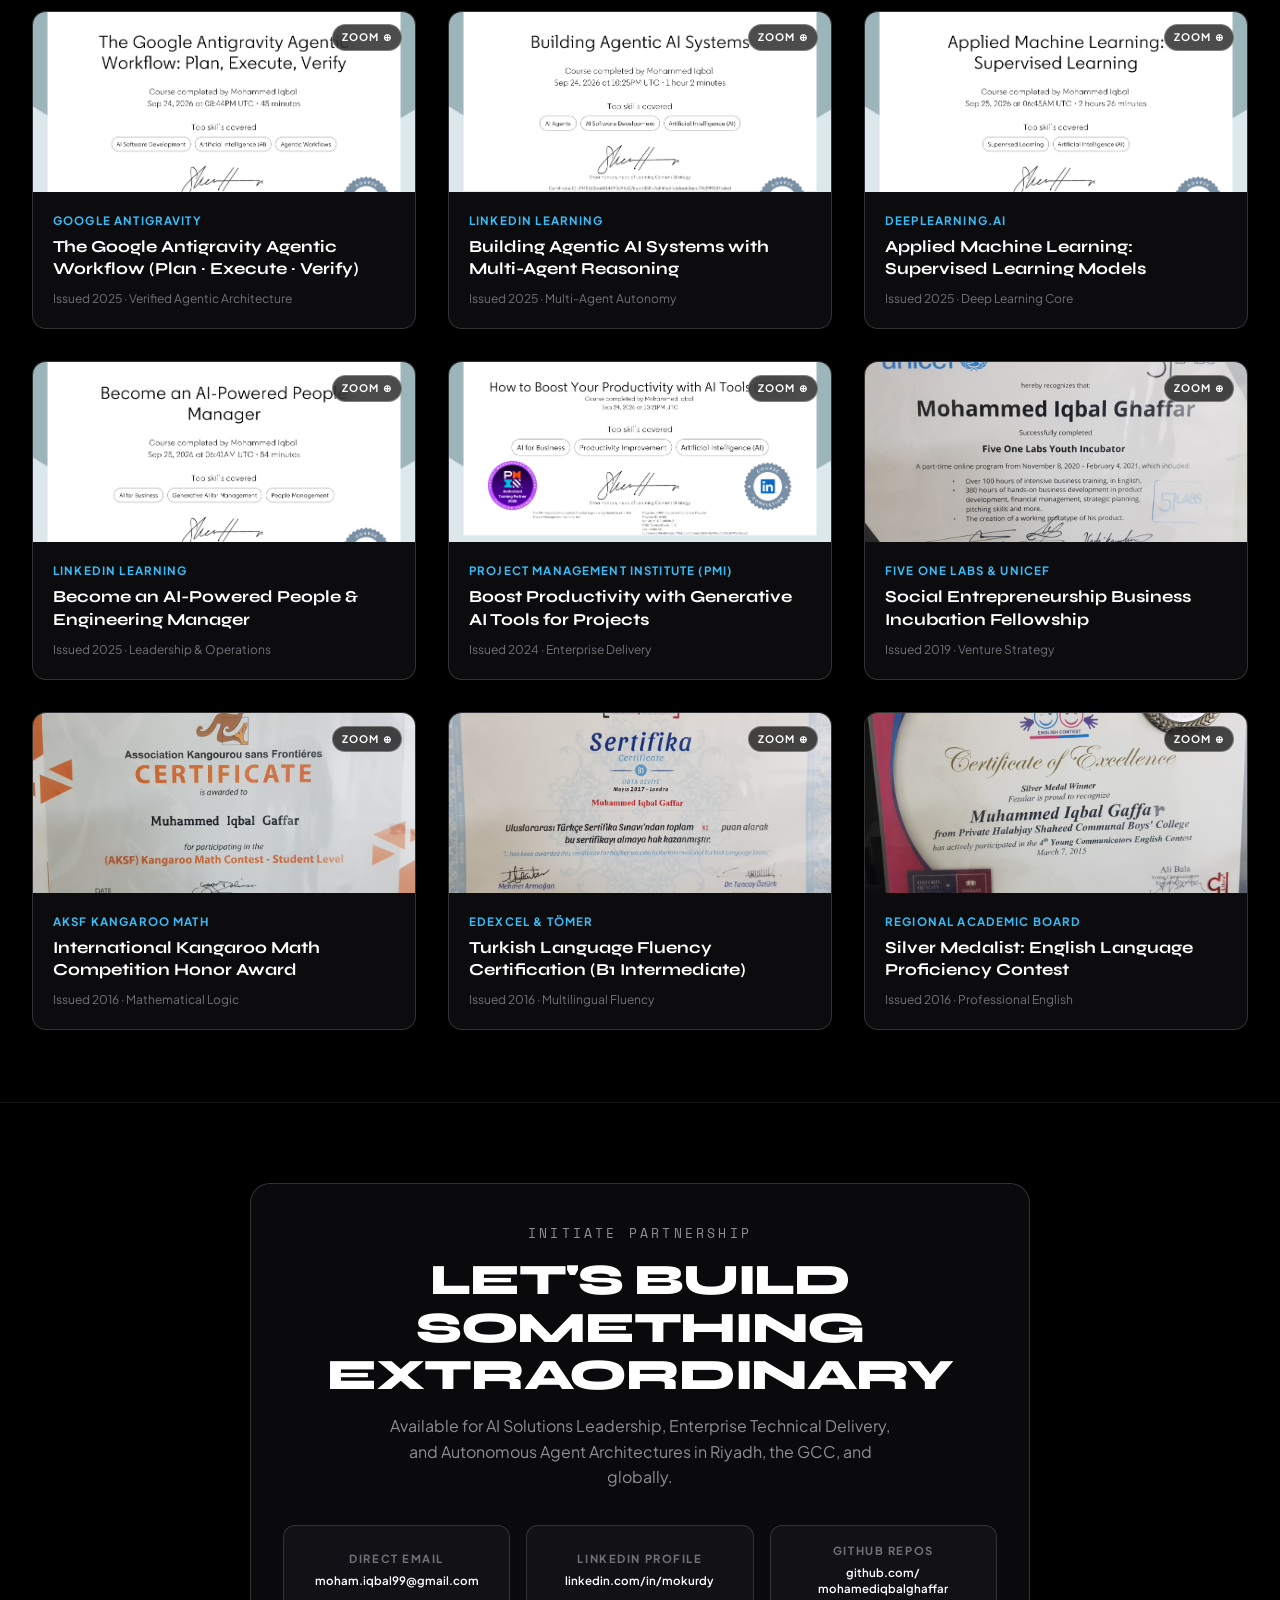
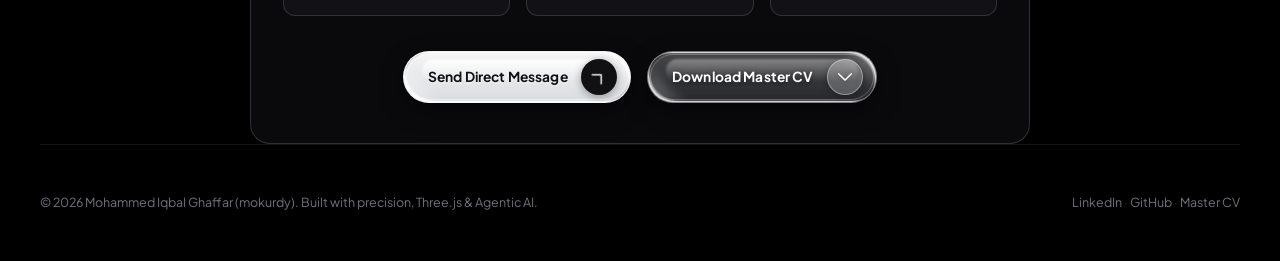
==== commit 37f7aacf: "feat(ui): upgrade all action buttons to liquid glass lens button with directional badges" ====
--- a/index.html
+++ b/index.html
@@ -17,7 +17,7 @@
   <link rel="preconnect" href="https://fonts.gstatic.com" crossorigin>
   <link href="https://fonts.googleapis.com/css2?family=Cinzel:wght@400;600;700;900&family=Playfair+Display:ital,wght@0,400;0,700;1,400;1,700&family=Plus+Jakarta+Sans:wght@300;400;500;600;700;800&family=Space+Mono:wght@400;700&family=Syne:wght@400;600;700;800&display=swap" rel="stylesheet">
 
-  <link rel="stylesheet" href="assets/css/style.css?v=4.5">
+  <link rel="stylesheet" href="assets/css/style.css?v=4.6">
   
   <!-- Three.js & GSAP CDNs -->
   <script src="https://cdnjs.cloudflare.com/ajax/libs/three.js/r128/three.min.js"></script>
@@ -32,9 +32,12 @@
   <!-- Fixed 3-Point Floating Navigation Bar -->
   <nav class="site-nav" aria-label="Main Navigation">
     <div class="nav-left">
-      <a href="#contact" class="contact-btn">
-        <span>Contact Me</span>
-        <svg width="12" height="12" viewBox="0 0 24 24" fill="none" stroke="currentColor" stroke-width="2.5"><path d="M7 17L17 7M17 7H7M17 7V17"/></svg>
+      <a href="#contact" class="box start-btn contact-btn nav-liquid-btn" style="--w: auto; --h: 36px; --tr: 15%;" title="Initiate Contact">
+        <span class="text">Let's Talk</span>
+        <div class="btn-icon">
+          <svg class="svg" viewBox="0 0 1024 1024" version="1.1" xmlns="http://www.w3.org/2000/svg" style="transform: rotate(-45deg);"><path d="M779.180132 473.232045 322.354755 16.406668c-21.413706-21.413706-56.121182-21.413706-77.534887 0-21.413706 21.413706-21.413706 56.122205 0 77.534887l418.057421 418.057421L244.819868 930.057421c-21.413706 21.413706-21.413706 56.122205 0 77.534887 10.706853 10.706853 24.759917 16.059767 38.767955 16.059767s28.061103-5.353938 38.767955-16.059767L779.180132 550.767955C800.593837 529.35425 800.593837 494.64575 779.180132 473.232045z"></path></svg>
+        </div>
+        <div class="circle-overlay"></div>
       </a>
     </div>
 
@@ -321,12 +324,19 @@
       </p>
 
       <div class="hero-actions-row">
-        <a href="#journey" class="pill-btn-white">
-          <span>Explore 7-Year Timeline</span>
-          <svg width="12" height="12" viewBox="0 0 24 24" fill="none" stroke="currentColor" stroke-width="2.5"><path d="M7 17L17 7M17 7H7M17 7V17"/></svg>
+        <a href="#journey" class="box start-btn pill-btn-white" style="--w: auto; --h: 52px; --tr: 15%;">
+          <span class="text">Explore 7-Year Timeline</span>
+          <div class="btn-icon">
+            <svg class="svg" viewBox="0 0 1024 1024" version="1.1" xmlns="http://www.w3.org/2000/svg"><path d="M779.180132 473.232045 322.354755 16.406668c-21.413706-21.413706-56.121182-21.413706-77.534887 0-21.413706 21.413706-21.413706 56.122205 0 77.534887l418.057421 418.057421L244.819868 930.057421c-21.413706 21.413706-21.413706 56.122205 0 77.534887 10.706853 10.706853 24.759917 16.059767 38.767955 16.059767s28.061103-5.353938 38.767955-16.059767L779.180132 550.767955C800.593837 529.35425 800.593837 494.64575 779.180132 473.232045z"></path></svg>
+          </div>
+          <div class="circle-overlay"></div>
         </a>
-        <a href="assets/Mohammed_Iqbal_CV.pdf" download="Mohammed_Iqbal_CV.pdf" class="pill-btn-glass">
-          <span>Download Master CV ↓</span>
+        <a href="assets/Mohammed_Iqbal_CV.pdf" download="Mohammed_Iqbal_CV.pdf" class="box start-btn pill-btn-glass" style="--w: auto; --h: 52px; --tr: 15%;">
+          <span class="text">Download Master CV</span>
+          <div class="btn-icon">
+            <svg class="svg" viewBox="0 0 1024 1024" version="1.1" xmlns="http://www.w3.org/2000/svg" style="transform: rotate(90deg);"><path d="M779.180132 473.232045 322.354755 16.406668c-21.413706-21.413706-56.121182-21.413706-77.534887 0-21.413706 21.413706-21.413706 56.122205 0 77.534887l418.057421 418.057421L244.819868 930.057421c-21.413706 21.413706-21.413706 56.122205 0 77.534887 10.706853 10.706853 24.759917 16.059767 38.767955 16.059767s28.061103-5.353938 38.767955-16.059767L779.180132 550.767955C800.593837 529.35425 800.593837 494.64575 779.180132 473.232045z"></path></svg>
+          </div>
+          <div class="circle-overlay"></div>
         </a>
       </div>
     </div>
@@ -673,7 +683,13 @@
       </p>
 
       <div style="display: flex; justify-content: center; gap: 1rem;">
-        <a href="#contact" class="pill-btn-white">Initiate Discussion ↗</a>
+        <a href="#contact" class="box start-btn pill-btn-white" style="--w: auto; --h: 52px; --tr: 15%;">
+          <span class="text">Initiate Discussion</span>
+          <div class="btn-icon">
+            <svg class="svg" viewBox="0 0 1024 1024" version="1.1" xmlns="http://www.w3.org/2000/svg" style="transform: rotate(-45deg);"><path d="M779.180132 473.232045 322.354755 16.406668c-21.413706-21.413706-56.121182-21.413706-77.534887 0-21.413706 21.413706-21.413706 56.122205 0 77.534887l418.057421 418.057421L244.819868 930.057421c-21.413706 21.413706-21.413706 56.122205 0 77.534887 10.706853 10.706853 24.759917 16.059767 38.767955 16.059767s28.061103-5.353938 38.767955-16.059767L779.180132 550.767955C800.593837 529.35425 800.593837 494.64575 779.180132 473.232045z"></path></svg>
+          </div>
+          <div class="circle-overlay"></div>
+        </a>
       </div>
     </div>
 
@@ -860,11 +876,19 @@
       </div>
 
       <div style="display: flex; justify-content: center; gap: 1rem; flex-wrap: wrap;">
-        <a href="mailto:moham.iqbal99@gmail.com?subject=Executive%20Opportunity%20-%20Mohammed%20Iqbal" class="pill-btn-white">
-          <span>Send Direct Message ✉</span>
+        <a href="mailto:moham.iqbal99@gmail.com?subject=Executive%20Opportunity%20-%20Mohammed%20Iqbal" class="box start-btn pill-btn-white" style="--w: auto; --h: 52px; --tr: 15%;">
+          <span class="text">Send Direct Message</span>
+          <div class="btn-icon">
+            <svg class="svg" viewBox="0 0 1024 1024" version="1.1" xmlns="http://www.w3.org/2000/svg" style="transform: rotate(-45deg);"><path d="M779.180132 473.232045 322.354755 16.406668c-21.413706-21.413706-56.121182-21.413706-77.534887 0-21.413706 21.413706-21.413706 56.122205 0 77.534887l418.057421 418.057421L244.819868 930.057421c-21.413706 21.413706-21.413706 56.122205 0 77.534887 10.706853 10.706853 24.759917 16.059767 38.767955 16.059767s28.061103-5.353938 38.767955-16.059767L779.180132 550.767955C800.593837 529.35425 800.593837 494.64575 779.180132 473.232045z"></path></svg>
+          </div>
+          <div class="circle-overlay"></div>
         </a>
-        <a href="assets/Mohammed_Iqbal_CV.pdf" download="Mohammed_Iqbal_CV.pdf" class="pill-btn-glass">
-          <span>Download Master CV ↓</span>
+        <a href="assets/Mohammed_Iqbal_CV.pdf" download="Mohammed_Iqbal_CV.pdf" class="box start-btn pill-btn-glass" style="--w: auto; --h: 52px; --tr: 15%;">
+          <span class="text">Download Master CV</span>
+          <div class="btn-icon">
+            <svg class="svg" viewBox="0 0 1024 1024" version="1.1" xmlns="http://www.w3.org/2000/svg" style="transform: rotate(90deg);"><path d="M779.180132 473.232045 322.354755 16.406668c-21.413706-21.413706-56.121182-21.413706-77.534887 0-21.413706 21.413706-21.413706 56.122205 0 77.534887l418.057421 418.057421L244.819868 930.057421c-21.413706 21.413706-21.413706 56.122205 0 77.534887 10.706853 10.706853 24.759917 16.059767 38.767955 16.059767s28.061103-5.353938 38.767955-16.059767L779.180132 550.767955C800.593837 529.35425 800.593837 494.64575 779.180132 473.232045z"></path></svg>
+          </div>
+          <div class="circle-overlay"></div>
         </a>
       </div>
     </div>
@@ -885,7 +909,7 @@
   </section>
 
   <!-- Core Interactive Script -->
-  <script src="assets/js/main.js?v=4.5"></script>
+  <script src="assets/js/main.js?v=4.6"></script>
 
 </body>
 </html>
--- a/assets/css/style.css
+++ b/assets/css/style.css
@@ -250,6 +250,30 @@
   background: rgba(10, 10, 10, 0.6);
   backdrop-filter: blur(12px);
   transition: all 0.3s var(--ease-cinematic);
+}
+
+.nav-left .contact-btn.box.start-btn {
+  --h: 36px;
+  padding: 0 0.45rem 0 0.95rem;
+  gap: 0.55rem;
+  border: 1px double rgba(255, 255, 255, 0.45);
+}
+
+.nav-left .contact-btn.box.start-btn .text {
+  font-size: 0.74rem;
+  font-weight: 700;
+  letter-spacing: 0.04em;
+  color: #111113;
+}
+
+.nav-left .contact-btn.box.start-btn .btn-icon {
+  width: 25px;
+  height: 25px;
+}
+
+.nav-left .contact-btn.box.start-btn .btn-icon .svg {
+  width: 10px;
+  height: 10px;
 }
 
 .nav-left .contact-btn:hover {
@@ -1679,7 +1703,13 @@
 
 /* Step 3 CTA Button Pulse Highlight */
 .hero-scene[data-guide-state="3"] .hero-actions-row .pill-btn-white {
-  box-shadow: 0 0 25px rgba(255, 255, 255, 0.7), 0 0 40px rgba(0, 255, 102, 0.35);
+  box-shadow:
+    inset 2px -2px 1px -1px rgba(255, 255, 255, 1),
+    inset -2px 2px 1px -1px rgba(255, 255, 255, 1),
+    inset 6px -6px 2px -4px rgba(255, 255, 255, 0.95),
+    inset -6px 6px 2px -4px rgba(255, 255, 255, 0.95),
+    0 0 25px rgba(255, 255, 255, 0.7),
+    0 0 40px rgba(0, 255, 102, 0.35);
   animation: cta-attention 2s infinite ease-in-out;
 }
 
@@ -1798,7 +1828,199 @@
   flex-wrap: wrap;
 }
 
-.pill-btn-white {
+/* ==========================================================================
+   LIQUID GLASS BUTTON ENGINE (Inspired by Liquid Glass Lens Button in CSS/SVG)
+   ========================================================================== */
+.box.start-btn {
+  --w: auto;
+  --h: 52px;
+  --r: 9999px;
+  --tr: 15%;
+  z-index: 10;
+  position: relative;
+  display: inline-flex;
+  justify-content: center;
+  align-items: center;
+  gap: 0.85rem;
+  padding: 0 0.8rem 0 1.5rem;
+  height: var(--h);
+  border-radius: var(--r);
+  border: 1px double rgba(255, 255, 255, 0.5);
+  box-shadow:
+    inset 2px -2px 1px -1px rgba(255, 255, 255, 0.95),
+    inset -2px 2px 1px -1px rgba(255, 255, 255, 0.95),
+    inset 6px -6px 2px -5px rgba(255, 255, 255, 0.85),
+    inset -6px 6px 2px -5px rgba(255, 255, 255, 0.85),
+    inset 0 0 2px rgba(0, 0, 0, 0.35),
+    0 8px 24px rgba(0, 0, 0, 0.4),
+    0 2px 6px rgba(0, 0, 0, 0.25);
+  background: linear-gradient(180deg, rgba(255, 255, 255, 0.96) 0%, rgba(235, 238, 242, 0.92) 100%);
+  backdrop-filter: blur(8px);
+  -webkit-backdrop-filter: blur(8px);
+  cursor: pointer;
+  user-select: none;
+  text-decoration: none;
+  touch-action: manipulation;
+  transition: transform 0.25s cubic-bezier(0.16, 1, 0.3, 1), box-shadow 0.25s, background 0.25s;
+  overflow: hidden;
+}
+
+.box.start-btn .text {
+  font-family: var(--font-sans);
+  font-size: 0.86rem;
+  font-weight: 700;
+  color: #111113;
+  letter-spacing: 0.01em;
+  text-transform: none;
+  z-index: 2;
+  white-space: nowrap;
+  filter: drop-shadow(0 1px 1px rgba(255, 255, 255, 0.6));
+}
+
+.box.start-btn .btn-icon {
+  width: 36px;
+  height: 36px;
+  display: flex;
+  justify-content: center;
+  align-items: center;
+  background: #111113;
+  border-radius: 50%;
+  box-shadow: 0 2px 8px rgba(0, 0, 0, 0.35);
+  transition: transform 0.25s cubic-bezier(0.16, 1, 0.3, 1);
+  z-index: 4;
+  flex-shrink: 0;
+}
+
+.box.start-btn .btn-icon .svg {
+  width: 14px;
+  height: 14px;
+  fill: #f5f5f5;
+  filter: drop-shadow(0 1px 2px rgba(0, 0, 0, 0.25));
+}
+
+.box.start-btn:before {
+  content: "";
+  position: absolute;
+  z-index: 1;
+  top: 15%;
+  left: 8%;
+  right: 8%;
+  height: 45%;
+  border-radius: var(--r);
+  background: linear-gradient(180deg, rgba(255, 255, 255, 0.85) 0%, rgba(255, 255, 255, 0) 100%);
+  pointer-events: none;
+  filter: blur(1px);
+}
+
+.box.start-btn:after {
+  z-index: 3;
+  content: "";
+  position: absolute;
+  inset: 0;
+  border-radius: var(--r);
+  filter: blur(4px);
+  background: linear-gradient(
+    45deg,
+    rgba(255, 255, 255, 0.7) 0%,
+    transparent var(--tr),
+    transparent calc(100% - var(--tr)),
+    rgba(255, 255, 255, 0.7) 100%
+  );
+  pointer-events: none;
+}
+
+.box.start-btn .circle-overlay {
+  position: absolute;
+  inset: 2px;
+  border: 1px solid rgba(255, 255, 255, 0.45);
+  border-radius: var(--r);
+  pointer-events: none;
+  z-index: 2;
+}
+
+.box.start-btn:hover {
+  transform: translateY(-2.5px) scale(1.02);
+  box-shadow:
+    inset 2px -2px 1px -1px rgba(255, 255, 255, 1),
+    inset -2px 2px 1px -1px rgba(255, 255, 255, 1),
+    inset 6px -6px 2px -4px rgba(255, 255, 255, 0.95),
+    inset -6px 6px 2px -4px rgba(255, 255, 255, 0.95),
+    0 12px 32px rgba(255, 255, 255, 0.25),
+    0 4px 12px rgba(0, 0, 0, 0.35);
+}
+
+.box.start-btn:hover .btn-icon {
+  transform: scale(1.12);
+}
+
+.box.start-btn:active {
+  transform: scale(0.96);
+}
+
+.box.start-btn:active .btn-icon {
+  transform: scale(0.94);
+}
+
+/* Secondary Liquid Glass (Translucent Ice variant for glass actions) */
+.box.start-btn.pill-btn-glass {
+  border: 1px double rgba(255, 255, 255, 0.35);
+  box-shadow:
+    inset 2px -2px 1px -1px rgba(255, 255, 255, 0.75),
+    inset -2px 2px 1px -1px rgba(255, 255, 255, 0.75),
+    inset 6px -6px 2px -5px rgba(255, 255, 255, 0.45),
+    inset -6px 6px 2px -5px rgba(255, 255, 255, 0.45),
+    inset 0 0 2px rgba(0, 0, 0, 0.5),
+    0 8px 24px rgba(0, 0, 0, 0.45);
+  background: linear-gradient(180deg, rgba(255, 255, 255, 0.25) 0%, rgba(210, 218, 230, 0.15) 100%);
+  backdrop-filter: blur(14px);
+  -webkit-backdrop-filter: blur(14px);
+}
+
+.box.start-btn.pill-btn-glass .text {
+  color: #ffffff;
+  filter: drop-shadow(0 1px 3px rgba(0, 0, 0, 0.6));
+}
+
+.box.start-btn.pill-btn-glass .btn-icon {
+  background: rgba(255, 255, 255, 0.22);
+  border: 1px solid rgba(255, 255, 255, 0.35);
+  box-shadow: 0 2px 8px rgba(0, 0, 0, 0.3);
+}
+
+.box.start-btn.pill-btn-glass .btn-icon .svg {
+  fill: #ffffff;
+}
+
+.box.start-btn.pill-btn-glass:before {
+  background: linear-gradient(180deg, rgba(255, 255, 255, 0.35) 0%, rgba(255, 255, 255, 0) 100%);
+}
+
+.box.start-btn.pill-btn-glass:after {
+  background: linear-gradient(
+    45deg,
+    rgba(255, 255, 255, 0.45) 0%,
+    transparent var(--tr),
+    transparent calc(100% - var(--tr)),
+    rgba(255, 255, 255, 0.45) 100%
+  );
+}
+
+.box.start-btn.pill-btn-glass .circle-overlay {
+  border: 1px solid rgba(255, 255, 255, 0.25);
+}
+
+.box.start-btn.pill-btn-glass:hover {
+  background: linear-gradient(180deg, rgba(255, 255, 255, 0.38) 0%, rgba(210, 218, 230, 0.25) 100%);
+  border-color: rgba(255, 255, 255, 0.65);
+  box-shadow:
+    inset 2px -2px 1px -1px rgba(255, 255, 255, 0.9),
+    inset -2px 2px 1px -1px rgba(255, 255, 255, 0.9),
+    0 12px 32px rgba(255, 255, 255, 0.15),
+    0 4px 12px rgba(0, 0, 0, 0.5);
+}
+
+/* Backward compatibility aliases */
+.pill-btn-white:not(.box) {
   display: inline-flex;
   align-items: center;
   gap: 0.5rem;
@@ -1814,12 +2036,7 @@
   transition: all 0.3s var(--ease-cinematic);
 }
 
-.pill-btn-white:hover {
-  transform: scale(1.05);
-  box-shadow: 0 0 30px rgba(255, 255, 255, 0.4);
-}
-
-.pill-btn-glass {
+.pill-btn-glass:not(.box) {
   display: inline-flex;
   align-items: center;
   gap: 0.5rem;
@@ -1835,11 +2052,6 @@
   border-radius: 9999px;
   backdrop-filter: blur(12px);
   transition: all 0.3s var(--ease-cinematic);
-}
-
-.pill-btn-glass:hover {
-  border-color: #ffffff;
-  background: rgba(40, 40, 40, 0.8);
 }
 
 /* ==========================================================================
@@ -3660,10 +3872,30 @@
     gap: 0.75rem;
   }
 
+  .hero-actions-row .box.start-btn {
+    width: 100%;
+    justify-content: space-between;
+    padding: 0 0.85rem 0 1.25rem;
+    --h: 50px;
+  }
+
+  .hero-actions-row .box.start-btn .text {
+    font-size: 0.8rem;
+  }
+
+  .hero-actions-row .box.start-btn .btn-icon {
+    width: 34px;
+    height: 34px;
+  }
+
+  .hero-actions-row .box.start-btn .btn-icon .svg {
+    width: 13px;
+    height: 13px;
+  }
+
   .hero-actions-row .pill-btn-white,
   .hero-actions-row .pill-btn-glass {
     width: 100%;
-    justify-content: center;
     min-height: 48px;
     font-size: 0.78rem;
   }
@@ -4017,6 +4249,26 @@
     margin-bottom: 0.55rem;
   }
 
+  .box.start-btn {
+    --h: 44px;
+    padding: 0 0.65rem 0 1.2rem;
+    gap: 0.65rem;
+  }
+
+  .box.start-btn .text {
+    font-size: 0.78rem;
+  }
+
+  .box.start-btn .btn-icon {
+    width: 30px;
+    height: 30px;
+  }
+
+  .box.start-btn .btn-icon .svg {
+    width: 12px;
+    height: 12px;
+  }
+
   .pill-btn-white, .pill-btn-glass {
     padding: 0.48rem 1.2rem;
     font-size: 0.7rem;
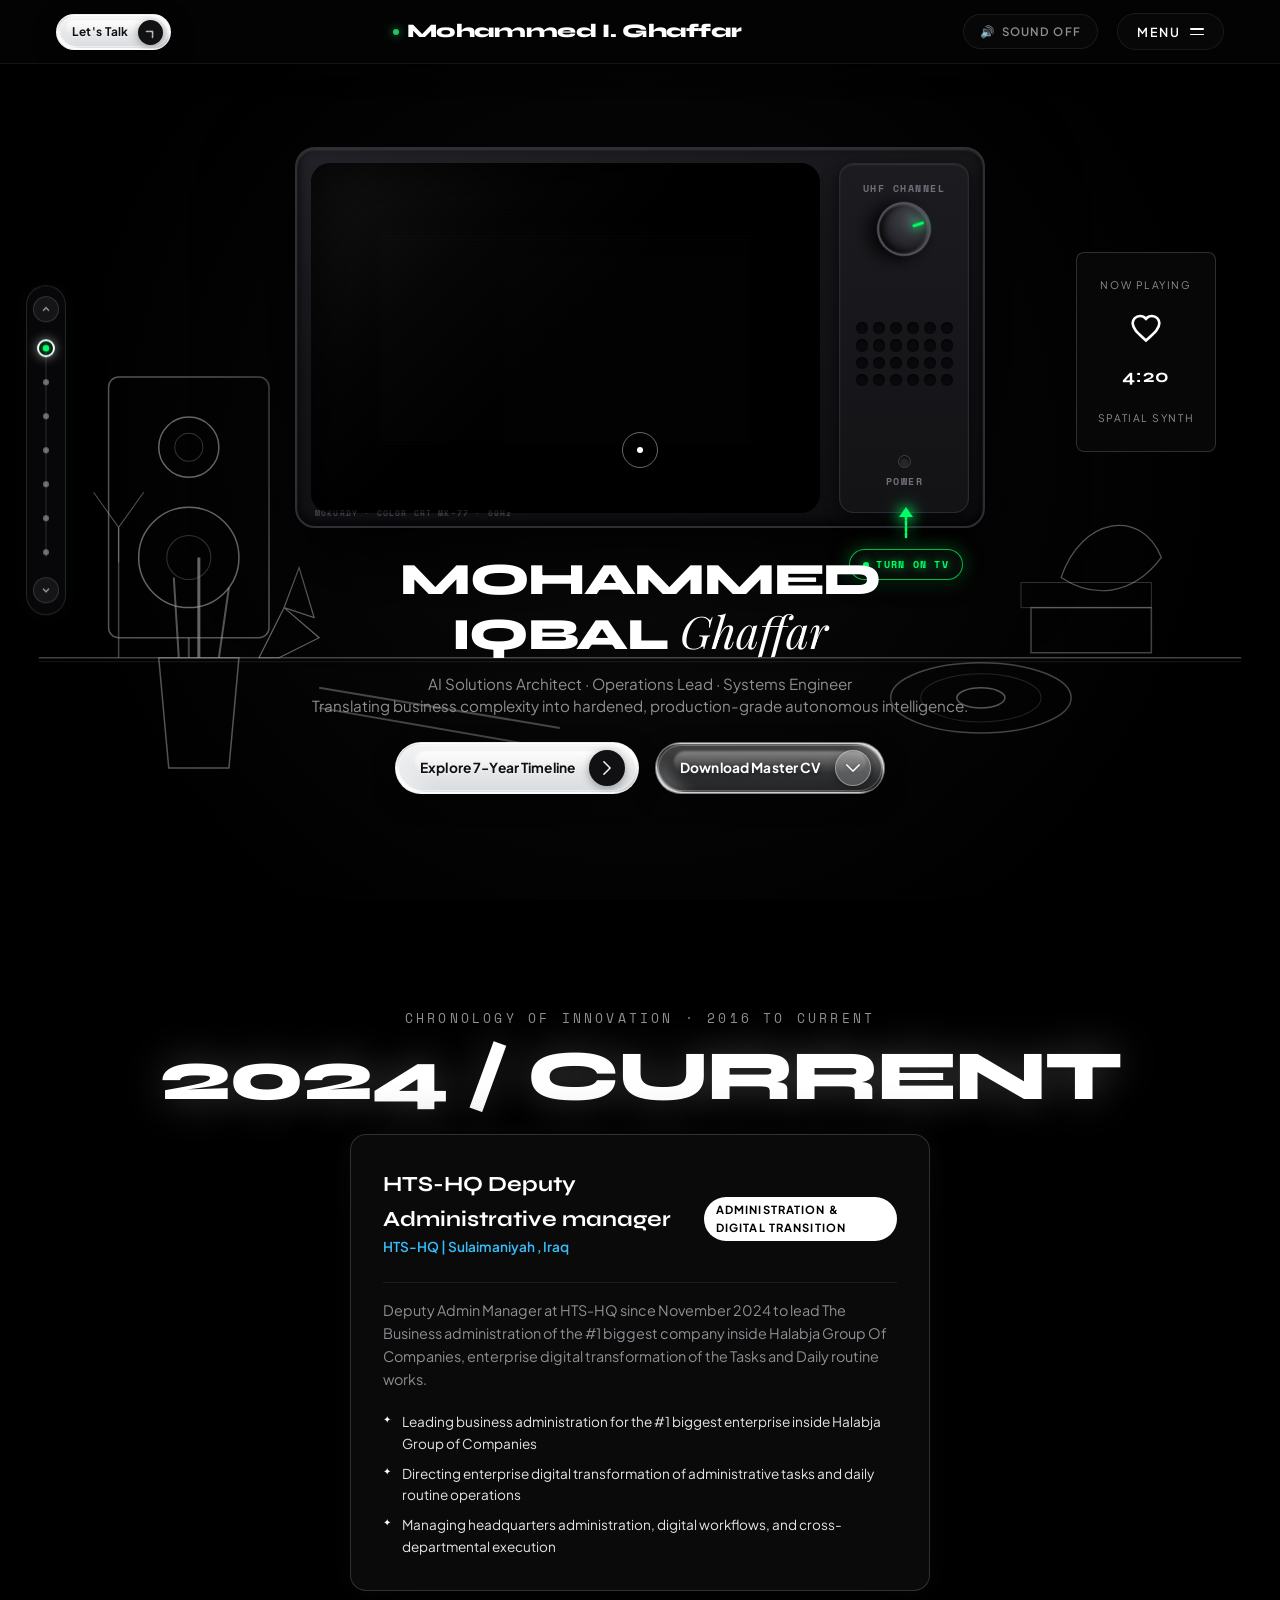
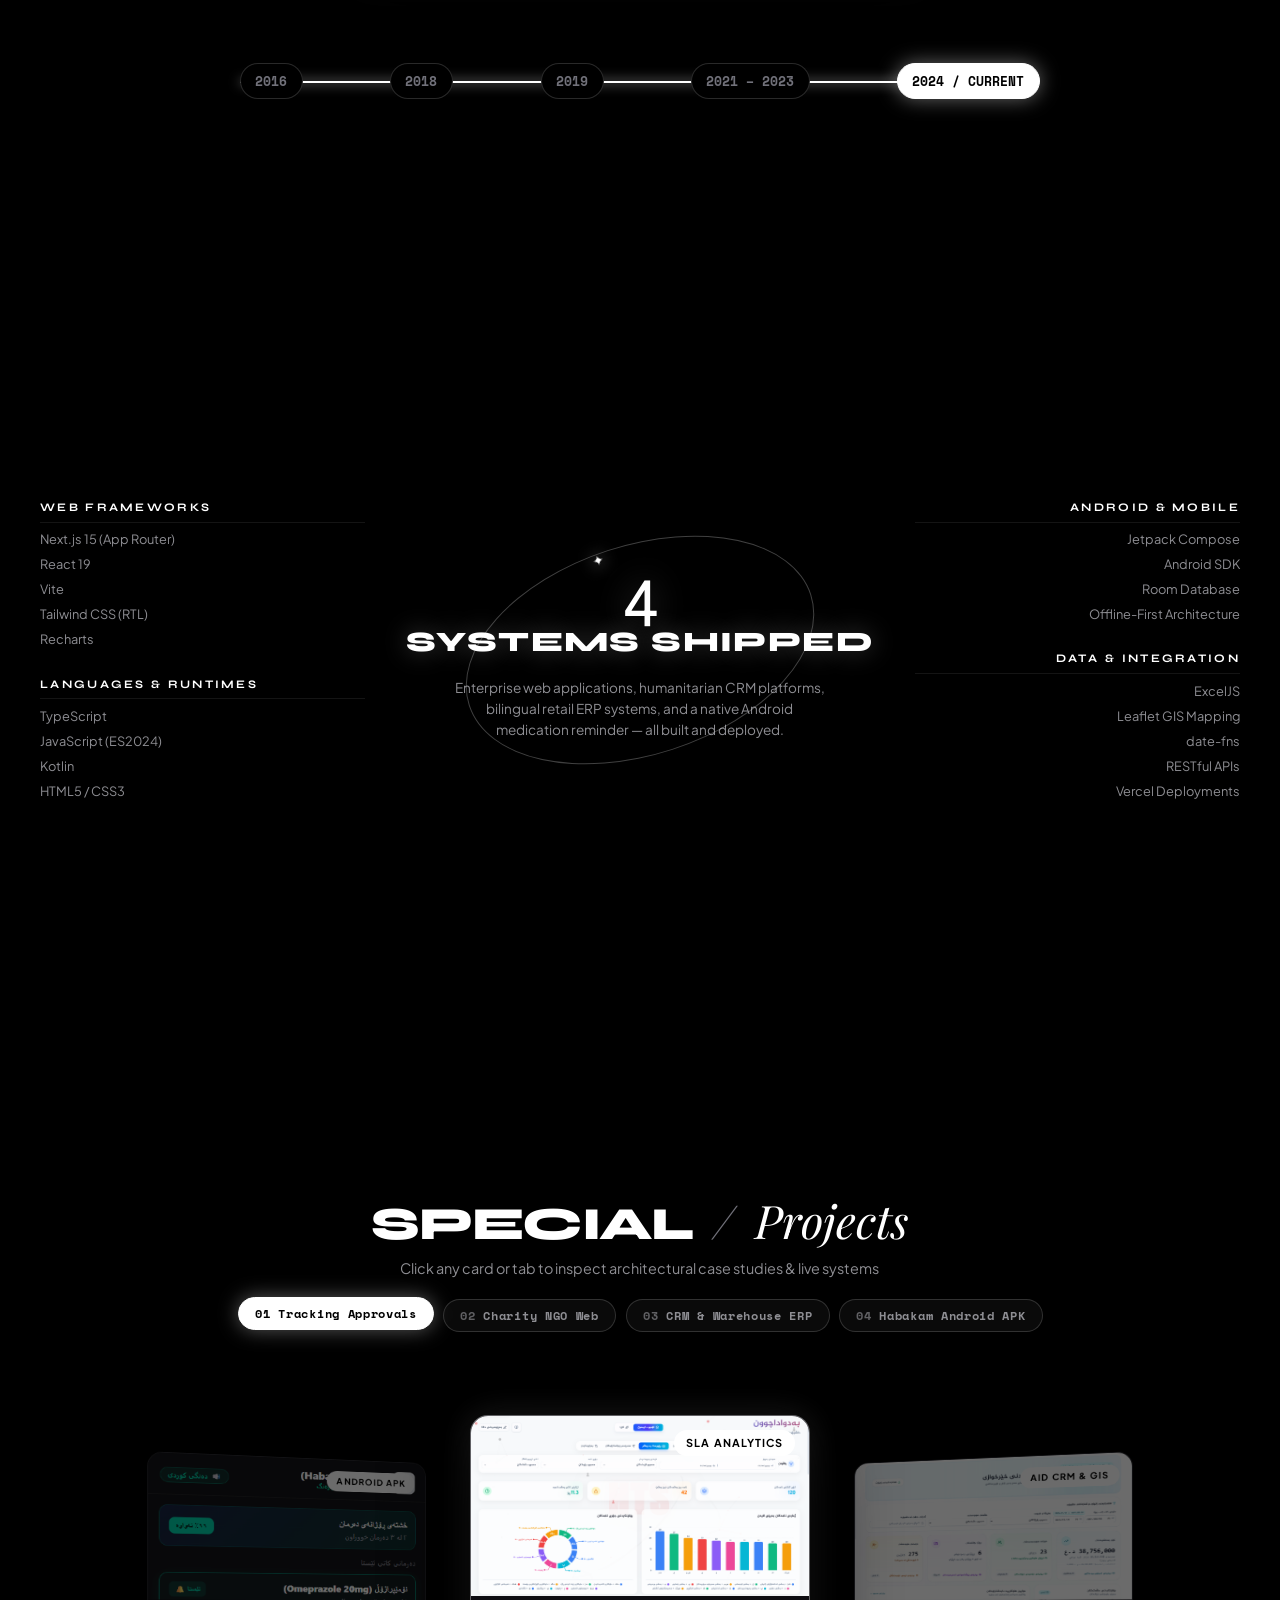
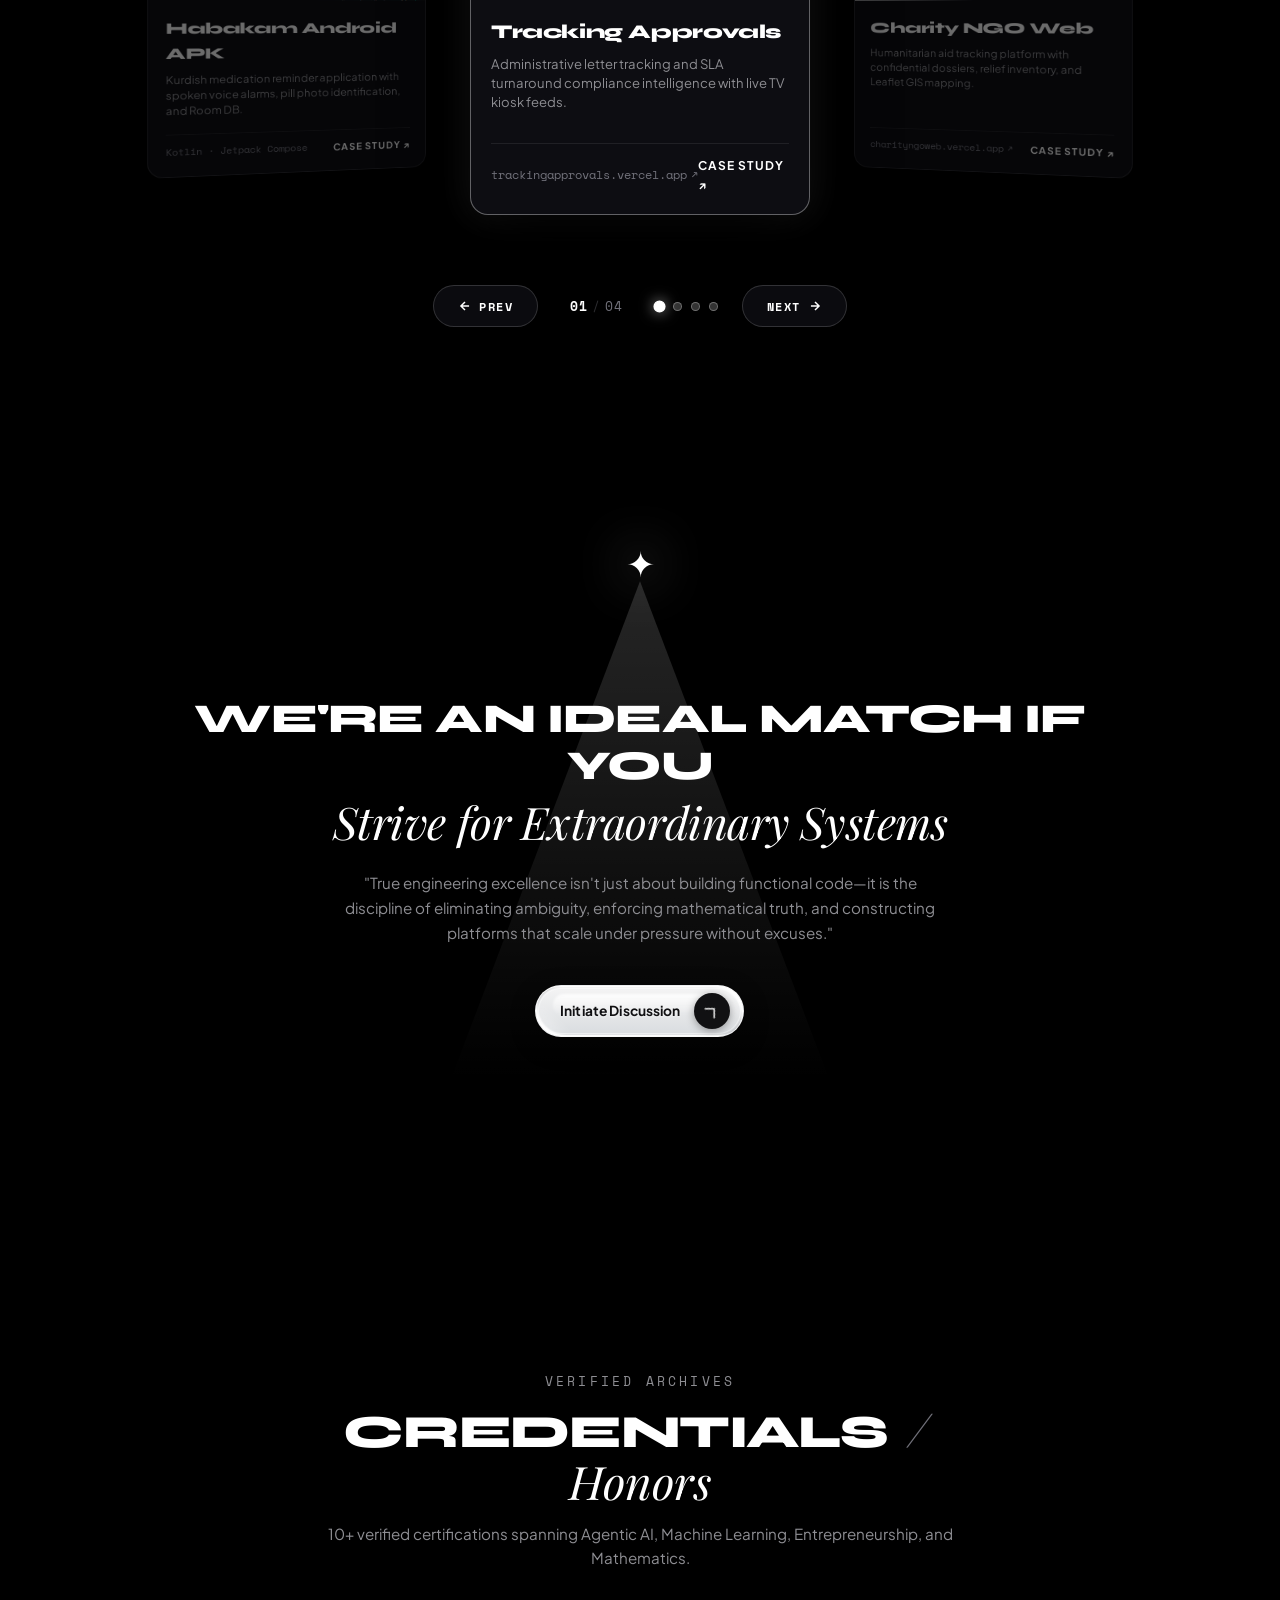
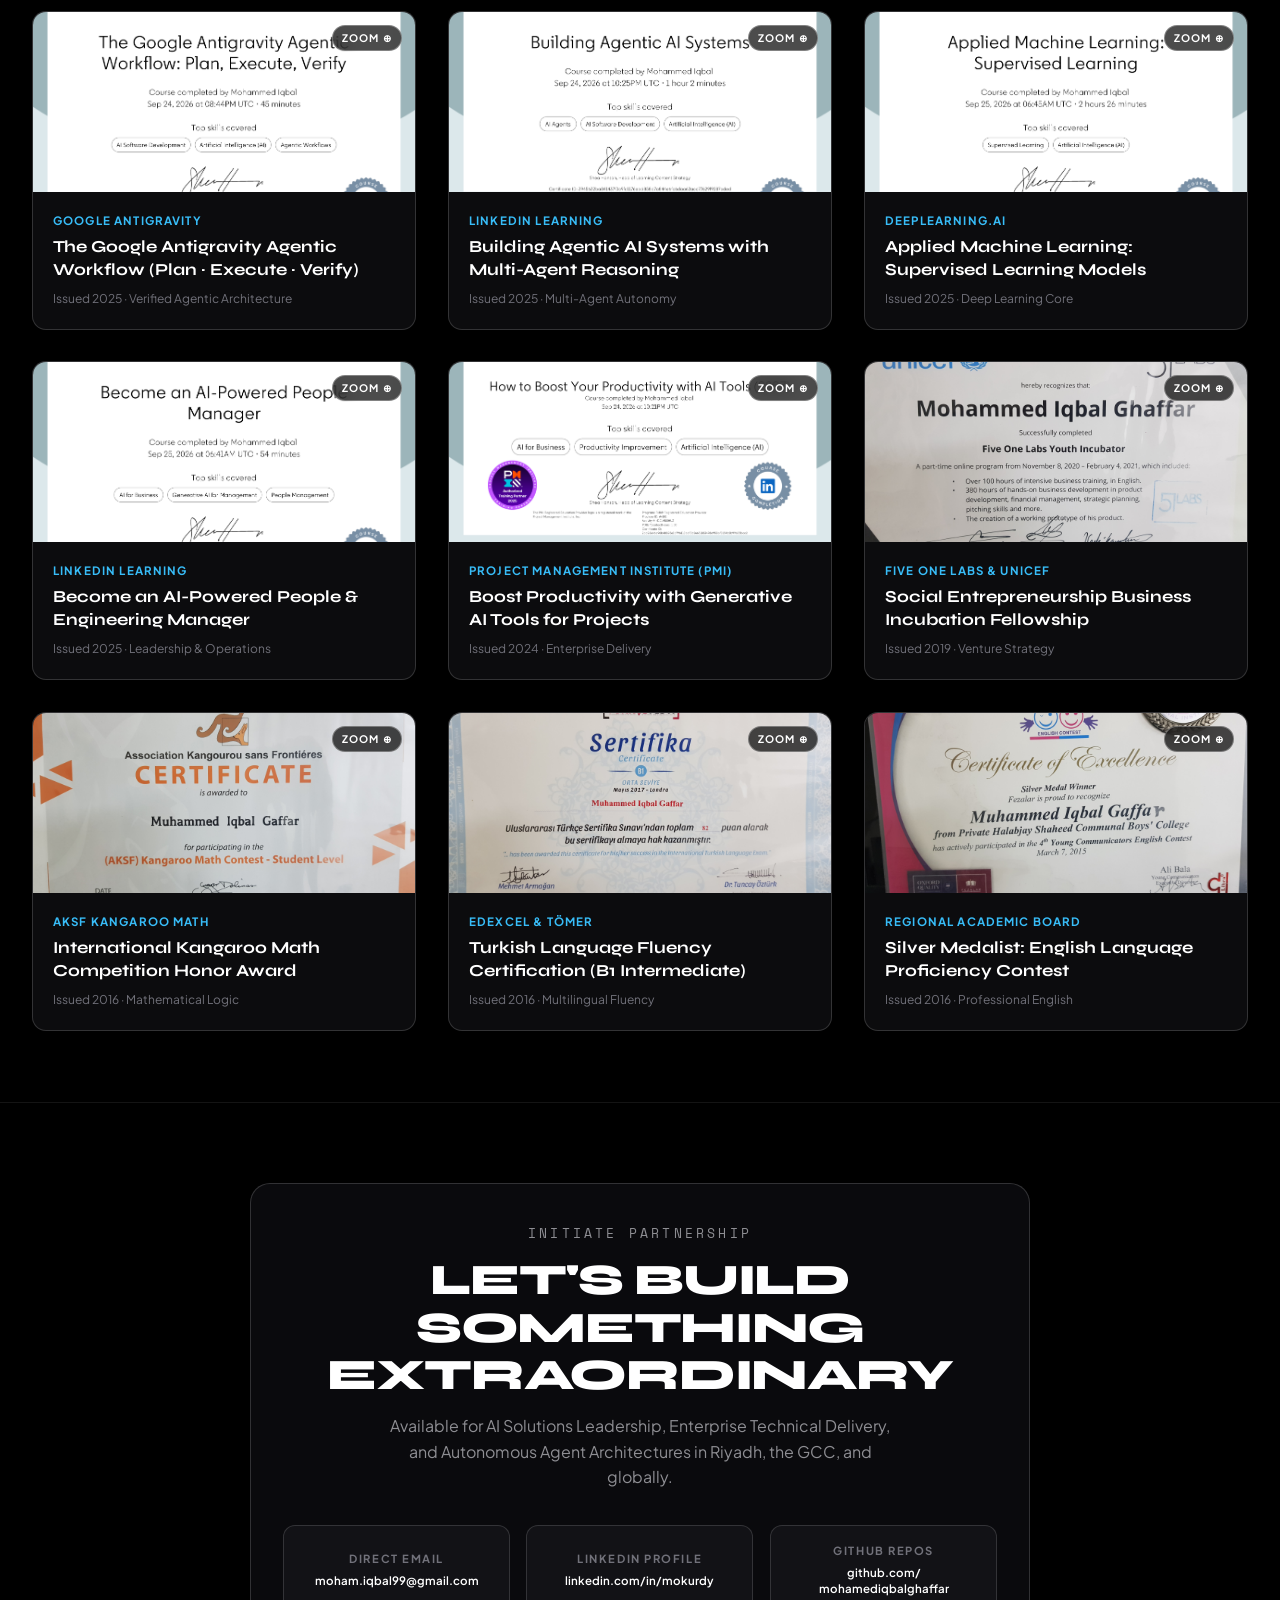
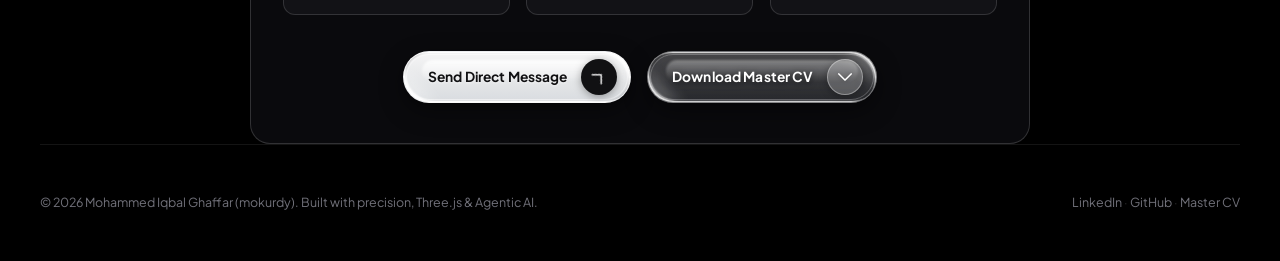
==== commit bbb253d2: "feat(ui): implement liquid spring physics button responses across all portfolio controls" ====
--- a/index.html
+++ b/index.html
@@ -17,7 +17,7 @@
   <link rel="preconnect" href="https://fonts.gstatic.com" crossorigin>
   <link href="https://fonts.googleapis.com/css2?family=Cinzel:wght@400;600;700;900&family=Playfair+Display:ital,wght@0,400;0,700;1,400;1,700&family=Plus+Jakarta+Sans:wght@300;400;500;600;700;800&family=Space+Mono:wght@400;700&family=Syne:wght@400;600;700;800&display=swap" rel="stylesheet">
 
-  <link rel="stylesheet" href="assets/css/style.css?v=4.6">
+  <link rel="stylesheet" href="assets/css/style.css?v=4.7">
   
   <!-- Three.js & GSAP CDNs -->
   <script src="https://cdnjs.cloudflare.com/ajax/libs/three.js/r128/three.min.js"></script>
@@ -908,8 +908,19 @@
 
   </section>
 
+  <!-- Liquid Glass Spring Physics Filters (SVG Filter Defs) -->
+  <svg color-interpolation-filters="sRGB" style="position: absolute; width: 0; height: 0; pointer-events: none; opacity: 0;" aria-hidden="true">
+    <filter id="round">
+      <feGaussianBlur in="SourceGraphic" stdDeviation="6" result="blur"></feGaussianBlur>
+      <feComponentTransfer in="blur" result="threshold">
+        <feFuncA type="gamma" amplitude="60" exponent="8" offset="-2"></feFuncA>
+      </feComponentTransfer>
+      <feComposite in="SourceGraphic" operator="atop"></feComposite>
+    </filter>
+  </svg>
+
   <!-- Core Interactive Script -->
-  <script src="assets/js/main.js?v=4.6"></script>
+  <script src="assets/js/main.js?v=4.7"></script>
 
 </body>
 </html>
--- a/assets/css/style.css
+++ b/assets/css/style.css
@@ -38,6 +38,11 @@
   --ease-expo: cubic-bezier(0.87, 0, 0.13, 1);
   --ease-bounce: cubic-bezier(0.34, 1.56, 0.64, 1);
 
+  /* --- Liquid Physics Spring Response Tokens (from liquid CSS.txt) --- */
+  --liquid-physics-spring: linear(0, 0.038 1.6%, 0.154 3.4%, 1.026 12.6%, 1.166 15.2%, 1.234 18%, 1.221 21.6%, 1.005 31.2%, 0.944 37%, 1.013 56%, 1);
+  --liquid-physics-duration: 1s;
+  --liquid-physics-compress: 130ms cubic-bezier(0.2, 0, 0, 1);
+
   /* --- Screen Ratio & Adaptive Layout Tokens --- */
   --app-aspect-ratio: 1.7778;
   --hero-scale-factor: 1;
@@ -119,6 +124,83 @@
 .project-tab-btn, .year-node-btn, .crt-action-btn, .power-toggle-btn, .rotary-knob, .carousel-nav-btn, .carousel-dot {
   touch-action: manipulation;
   -webkit-tap-highlight-color: transparent;
+}
+
+/* ==========================================================================
+   LIQUID BUTTON SPRING PHYSICS ENGINE
+   Physical Response: 130ms snappy compression + 1s linear() elastic rebound
+   (Source: liquid CSS.txt & physics preview.mp4)
+   ========================================================================== */
+button,
+[role="button"],
+.box.start-btn,
+.pill-btn-white,
+.pill-btn-glass,
+.contact-btn,
+.sound-toggle-btn,
+.menu-toggle-btn,
+.section-changer-btn,
+.section-node-btn,
+.power-toggle-btn,
+.rotary-knob,
+.crt-action-btn,
+.guide-pill-link,
+.year-node-btn,
+.project-tab-btn,
+.carousel-nav-btn,
+.drawer-close-btn,
+.drawer-back-btn,
+.lightbox-close-btn,
+.channel-link-card {
+  touch-action: manipulation;
+  -webkit-tap-highlight-color: transparent;
+  will-change: transform, scale;
+  transition: 
+    scale var(--liquid-physics-duration) var(--liquid-physics-spring),
+    transform var(--liquid-physics-duration) var(--liquid-physics-spring),
+    box-shadow 0.28s var(--ease-cinematic),
+    background 0.28s var(--ease-cinematic),
+    border-color 0.28s var(--ease-cinematic),
+    color 0.28s var(--ease-cinematic);
+}
+
+/* Quick liquid compression on active/pressed */
+button:active:not(:disabled),
+button.liquid-pressed:not(:disabled),
+[role="button"]:active:not(:disabled),
+[role="button"].liquid-pressed:not(:disabled),
+.box.start-btn:active,
+.box.start-btn.liquid-pressed,
+.contact-btn:active,
+.contact-btn.liquid-pressed,
+.sound-toggle-btn:active,
+.sound-toggle-btn.liquid-pressed,
+.menu-toggle-btn:active,
+.menu-toggle-btn.liquid-pressed,
+.section-changer-btn:active:not(:disabled),
+.section-changer-btn.liquid-pressed:not(:disabled),
+.power-toggle-btn:active,
+.power-toggle-btn.liquid-pressed,
+.rotary-knob:active,
+.rotary-knob.liquid-pressed,
+.crt-action-btn:active,
+.crt-action-btn.liquid-pressed,
+.guide-pill-link:active,
+.guide-pill-link.liquid-pressed,
+.year-node-btn:active,
+.year-node-btn.liquid-pressed,
+.project-tab-btn:active,
+.project-tab-btn.liquid-pressed,
+.carousel-nav-btn:active,
+.carousel-nav-btn.liquid-pressed,
+.drawer-close-btn:active,
+.drawer-close-btn.liquid-pressed,
+.drawer-back-btn:active,
+.drawer-back-btn.liquid-pressed,
+.lightbox-close-btn:active,
+.lightbox-close-btn.liquid-pressed {
+  transition-timing-function: ease-out !important;
+  transition-duration: var(--liquid-physics-compress) !important;
 }
 
 img, video {
@@ -340,6 +422,12 @@
 .sound-toggle-btn:hover {
   color: #ffffff;
   border-color: var(--border-medium);
+  scale: 1.06;
+}
+
+.sound-toggle-btn:active,
+.sound-toggle-btn.liquid-pressed {
+  scale: 0.84 !important;
 }
 
 .sound-toggle-btn.active {
@@ -364,7 +452,6 @@
   backdrop-filter: blur(12px);
   cursor: pointer !important;
   pointer-events: auto !important;
-  transition: all 0.3s var(--ease-cinematic);
   user-select: none;
 }
 
@@ -372,6 +459,12 @@
   border-color: var(--border-bright);
   background: #ffffff;
   color: #000000;
+  scale: 1.06;
+}
+
+.menu-toggle-btn:active,
+.menu-toggle-btn.liquid-pressed {
+  scale: 0.84 !important;
 }
 
 .menu-bars {
@@ -439,8 +532,13 @@
   background: #ffffff;
   color: #000000;
   border-color: #ffffff;
-  transform: scale(1.12);
+  scale: 1.15;
   box-shadow: 0 0 15px rgba(255, 255, 255, 0.5);
+}
+
+.section-changer-btn:active:not(:disabled),
+.section-changer-btn.liquid-pressed:not(:disabled) {
+  scale: 0.75 !important;
 }
 
 .section-changer-btn:disabled,
@@ -500,6 +598,15 @@
   z-index: 2;
   padding: 0;
   outline: none;
+}
+
+.section-node-btn:hover {
+  scale: 1.25;
+}
+
+.section-node-btn:active,
+.section-node-btn.liquid-pressed {
+  scale: 0.75 !important;
 }
 
 .section-node-btn .node-dot {
@@ -621,8 +728,13 @@
 }
 
 .drawer-close-btn:hover {
-  transform: scale(1.05);
+  scale: 1.08;
   box-shadow: 0 0 25px rgba(255, 255, 255, 0.5);
+}
+
+.drawer-close-btn:active,
+.drawer-close-btn.liquid-pressed {
+  scale: 0.82 !important;
 }
 
 .drawer-links-list {
@@ -732,14 +844,24 @@
   justify-content: space-between;
   padding: 1.5rem 1rem;
   z-index: 10;
-  transition: all 0.4s var(--ease-cinematic);
+  will-change: transform, scale;
+  transition: scale var(--liquid-physics-duration) var(--liquid-physics-spring), transform var(--liquid-physics-duration) var(--liquid-physics-spring), border-color 0.3s, box-shadow 0.3s;
   cursor: pointer;
 }
 
 .floating-player-card:hover {
   border-color: var(--border-bright);
   transform: translateY(-6px);
+  scale: 1.04;
   box-shadow: 0 10px 30px rgba(0, 0, 0, 0.8), 0 0 20px rgba(255, 255, 255, 0.1);
+}
+
+.floating-player-card:active,
+.floating-player-card.liquid-pressed {
+  transition-timing-function: ease-out !important;
+  transition-duration: var(--liquid-physics-compress) !important;
+  scale: 0.92 !important;
+  transform: translateY(-2px) scale(0.92) !important;
 }
 
 .player-heart-icon {
@@ -1106,10 +1228,17 @@
 }
 
 .crt-action-btn:hover {
-  transform: translateY(-2px) scale(1.04);
+  transform: translateY(-2px);
+  scale: 1.06;
   box-shadow: 0 0 20px rgba(255, 255, 255, 0.7);
   background: #00ff66;
   color: #000000;
+}
+
+.crt-action-btn:active,
+.crt-action-btn.liquid-pressed {
+  scale: 0.88 !important;
+  transform: translateY(0) scale(0.88) !important;
 }
 
 /* CRT Showreel Profile Slide (Channel 00) */
@@ -1274,6 +1403,15 @@
   transition: transform 0.3s cubic-bezier(0.34, 1.56, 0.64, 1);
 }
 
+.rotary-knob:hover {
+  scale: 1.06;
+}
+
+.rotary-knob:active,
+.rotary-knob.liquid-pressed {
+  scale: 0.85 !important;
+}
+
 .knob-marker {
   position: absolute;
   top: 4px;
@@ -1329,7 +1467,13 @@
 }
 
 .power-toggle-btn:hover {
-  background: rgba(255, 255, 255, 0.05);
+  background: rgba(255, 255, 255, 0.08);
+  scale: 1.06;
+}
+
+.power-toggle-btn:active,
+.power-toggle-btn.liquid-pressed {
+  scale: 0.85 !important;
 }
 
 .power-switch-led {
@@ -1588,7 +1732,13 @@
   background: rgba(0, 255, 102, 0.25);
   border-color: #00ff66;
   color: #00ff66;
+  scale: 1.06;
   box-shadow: 0 0 10px rgba(0, 255, 102, 0.4);
+}
+
+.guide-pill-link:active,
+.guide-pill-link.liquid-pressed {
+  scale: 0.88 !important;
 }
 
 .guide-pill-link.highlight-pill {
@@ -1861,7 +2011,7 @@
   user-select: none;
   text-decoration: none;
   touch-action: manipulation;
-  transition: transform 0.25s cubic-bezier(0.16, 1, 0.3, 1), box-shadow 0.25s, background 0.25s;
+  transition: scale var(--liquid-physics-duration) var(--liquid-physics-spring), transform var(--liquid-physics-duration) var(--liquid-physics-spring), box-shadow 0.25s, background 0.25s;
   overflow: hidden;
 }
 
@@ -1886,7 +2036,8 @@
   background: #111113;
   border-radius: 50%;
   box-shadow: 0 2px 8px rgba(0, 0, 0, 0.35);
-  transition: transform 0.25s cubic-bezier(0.16, 1, 0.3, 1);
+  will-change: transform, scale;
+  transition: scale var(--liquid-physics-duration) var(--liquid-physics-spring), transform var(--liquid-physics-duration) var(--liquid-physics-spring);
   z-index: 4;
   flex-shrink: 0;
 }
@@ -1939,7 +2090,8 @@
 }
 
 .box.start-btn:hover {
-  transform: translateY(-2.5px) scale(1.02);
+  transform: translateY(-2.5px);
+  scale: 1.03;
   box-shadow:
     inset 2px -2px 1px -1px rgba(255, 255, 255, 1),
     inset -2px 2px 1px -1px rgba(255, 255, 255, 1),
@@ -1950,15 +2102,22 @@
 }
 
 .box.start-btn:hover .btn-icon {
-  transform: scale(1.12);
-}
-
-.box.start-btn:active {
-  transform: scale(0.96);
-}
-
-.box.start-btn:active .btn-icon {
-  transform: scale(0.94);
+  scale: 1.18;
+}
+
+.box.start-btn:active,
+.box.start-btn.liquid-pressed {
+  transition-timing-function: ease-out !important;
+  transition-duration: var(--liquid-physics-compress) !important;
+  scale: 0.90 !important;
+  transform: translateY(0px) scale(0.90) !important;
+}
+
+.box.start-btn:active .btn-icon,
+.box.start-btn.liquid-pressed .btn-icon {
+  transition-timing-function: ease-out !important;
+  transition-duration: var(--liquid-physics-compress) !important;
+  scale: 0.75 !important;
 }
 
 /* Secondary Liquid Glass (Translucent Ice variant for glass actions) */
@@ -2250,6 +2409,12 @@
 .year-node-btn:hover {
   color: #ffffff;
   border-color: var(--border-bright);
+  scale: 1.08;
+}
+
+.year-node-btn:active,
+.year-node-btn.liquid-pressed {
+  scale: 0.86 !important;
 }
 
 .year-node-btn.active {
@@ -2570,6 +2735,13 @@
   border-color: rgba(255, 255, 255, 0.4);
   color: #ffffff;
   transform: translateY(-2px);
+  scale: 1.05;
+}
+
+.project-tab-btn:active,
+.project-tab-btn.liquid-pressed {
+  scale: 0.88 !important;
+  transform: translateY(0) scale(0.88) !important;
 }
 
 .project-tab-btn.active {
@@ -2806,7 +2978,14 @@
   color: #000000;
   border-color: #ffffff;
   transform: translateY(-2px);
+  scale: 1.08;
   box-shadow: 0 0 20px rgba(255, 255, 255, 0.3);
+}
+
+.carousel-nav-btn:active,
+.carousel-nav-btn.liquid-pressed {
+  scale: 0.82 !important;
+  transform: translateY(0) scale(0.82) !important;
 }
 
 .carousel-counter-wrap {
@@ -2986,8 +3165,13 @@
 }
 
 .drawer-back-btn:hover {
-  transform: scale(1.06);
+  scale: 1.08;
   box-shadow: 0 0 25px rgba(255, 255, 255, 0.4);
+}
+
+.drawer-back-btn:active,
+.drawer-back-btn.liquid-pressed {
+  scale: 0.82 !important;
 }
 
 .case-study-hero {
@@ -3343,6 +3527,17 @@
   text-transform: uppercase;
   padding: 0.5rem 1.2rem;
   border-radius: 9999px;
+  cursor: pointer;
+}
+
+.lightbox-close-btn:hover {
+  scale: 1.08;
+  box-shadow: 0 0 20px rgba(255, 255, 255, 0.4);
+}
+
+.lightbox-close-btn:active,
+.lightbox-close-btn.liquid-pressed {
+  scale: 0.82 !important;
 }
 
 .lightbox-img-wrap {
@@ -3445,7 +3640,14 @@
   border-color: rgba(255, 255, 255, 0.45);
   background: #1a1a22;
   transform: translateY(-3px);
+  scale: 1.02;
   box-shadow: 0 8px 24px rgba(0, 0, 0, 0.5), 0 0 16px rgba(255, 255, 255, 0.04);
+}
+
+.channel-link-card:active,
+.channel-link-card.liquid-pressed {
+  scale: 0.94 !important;
+  transform: translateY(0) scale(0.94) !important;
 }
 
 .channel-link-card:focus-visible {
@@ -3667,8 +3869,9 @@
     border-radius: 8px;
   }
 
-  .knob-section:active .rotary-knob {
-    transform: scale(0.94);
+  .knob-section:active .rotary-knob,
+  .knob-section.liquid-pressed .rotary-knob {
+    scale: 0.85 !important;
   }
 
   .rotary-knob {
@@ -3689,8 +3892,9 @@
     cursor: pointer;
   }
 
-  .power-toggle-btn:active {
-    transform: scale(0.94);
+  .power-toggle-btn:active,
+  .power-toggle-btn.liquid-pressed {
+    scale: 0.85 !important;
     background: rgba(255, 255, 255, 0.12);
   }
 
